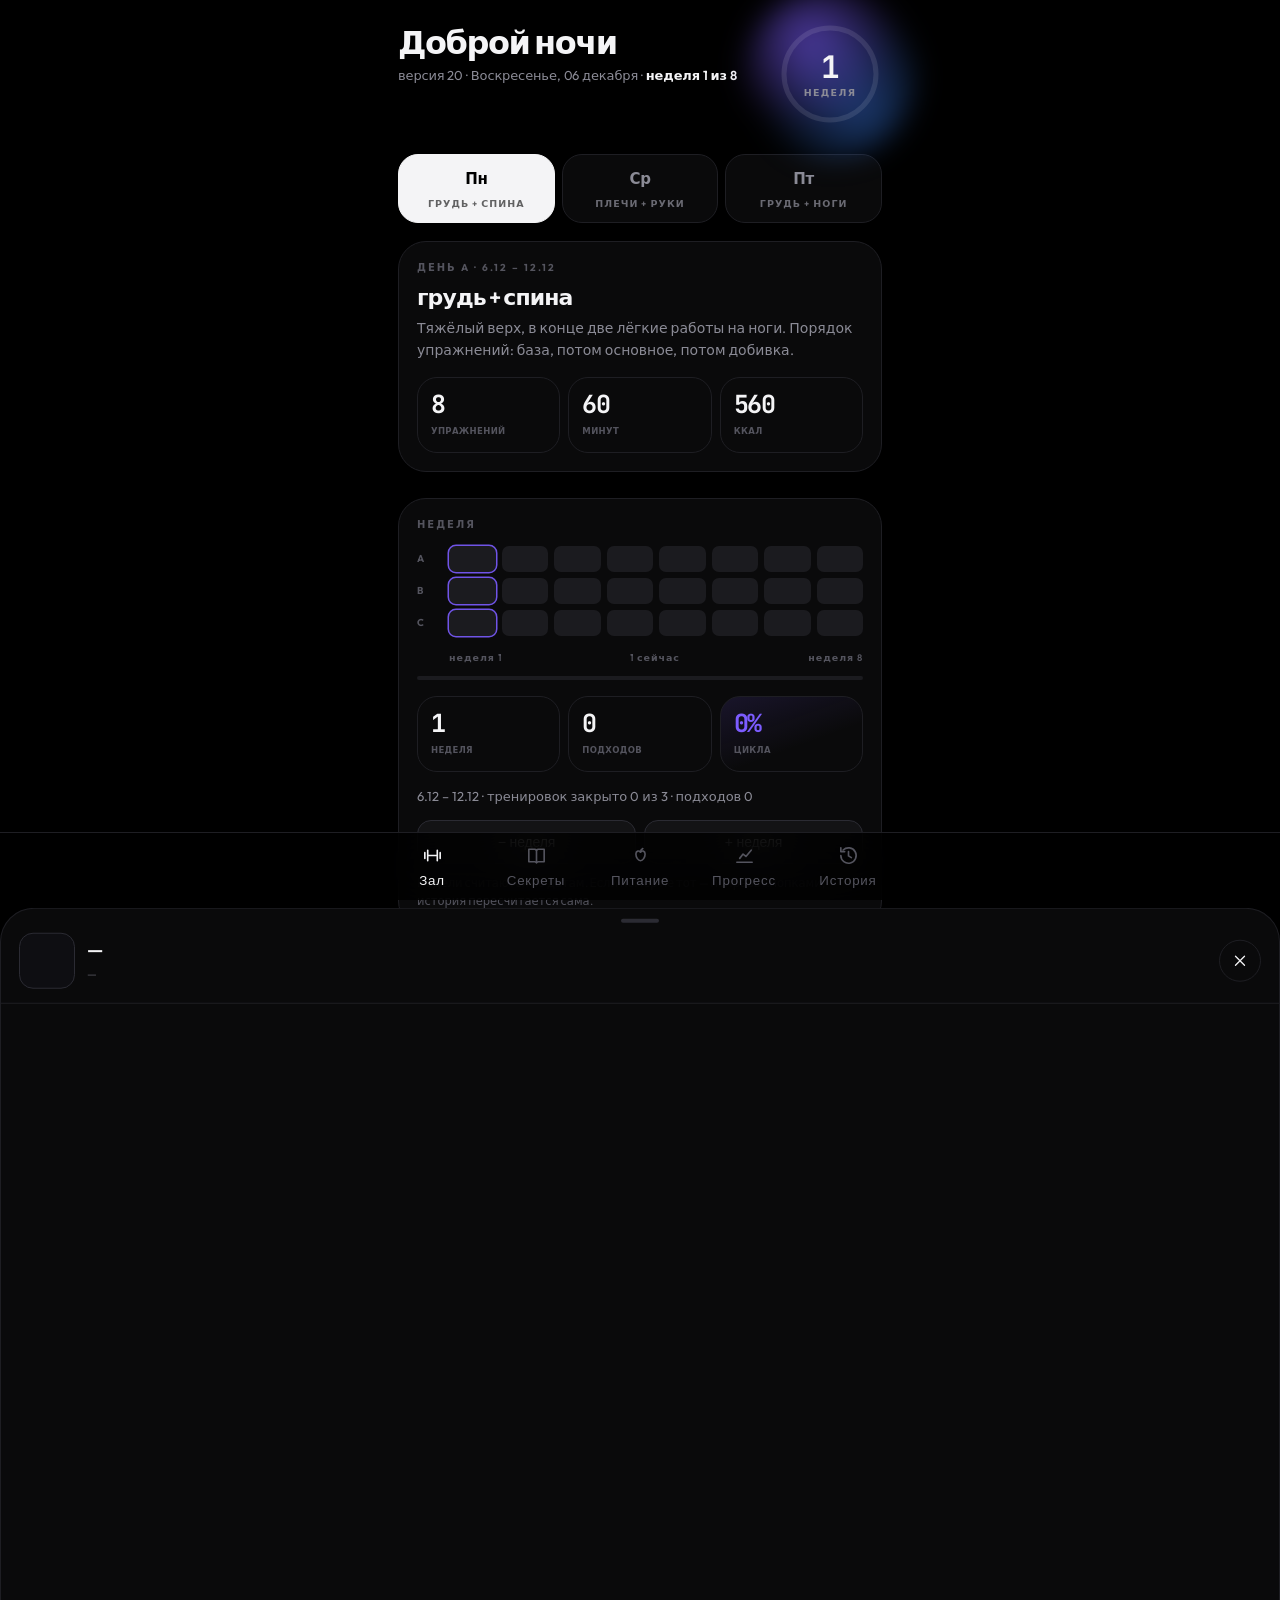
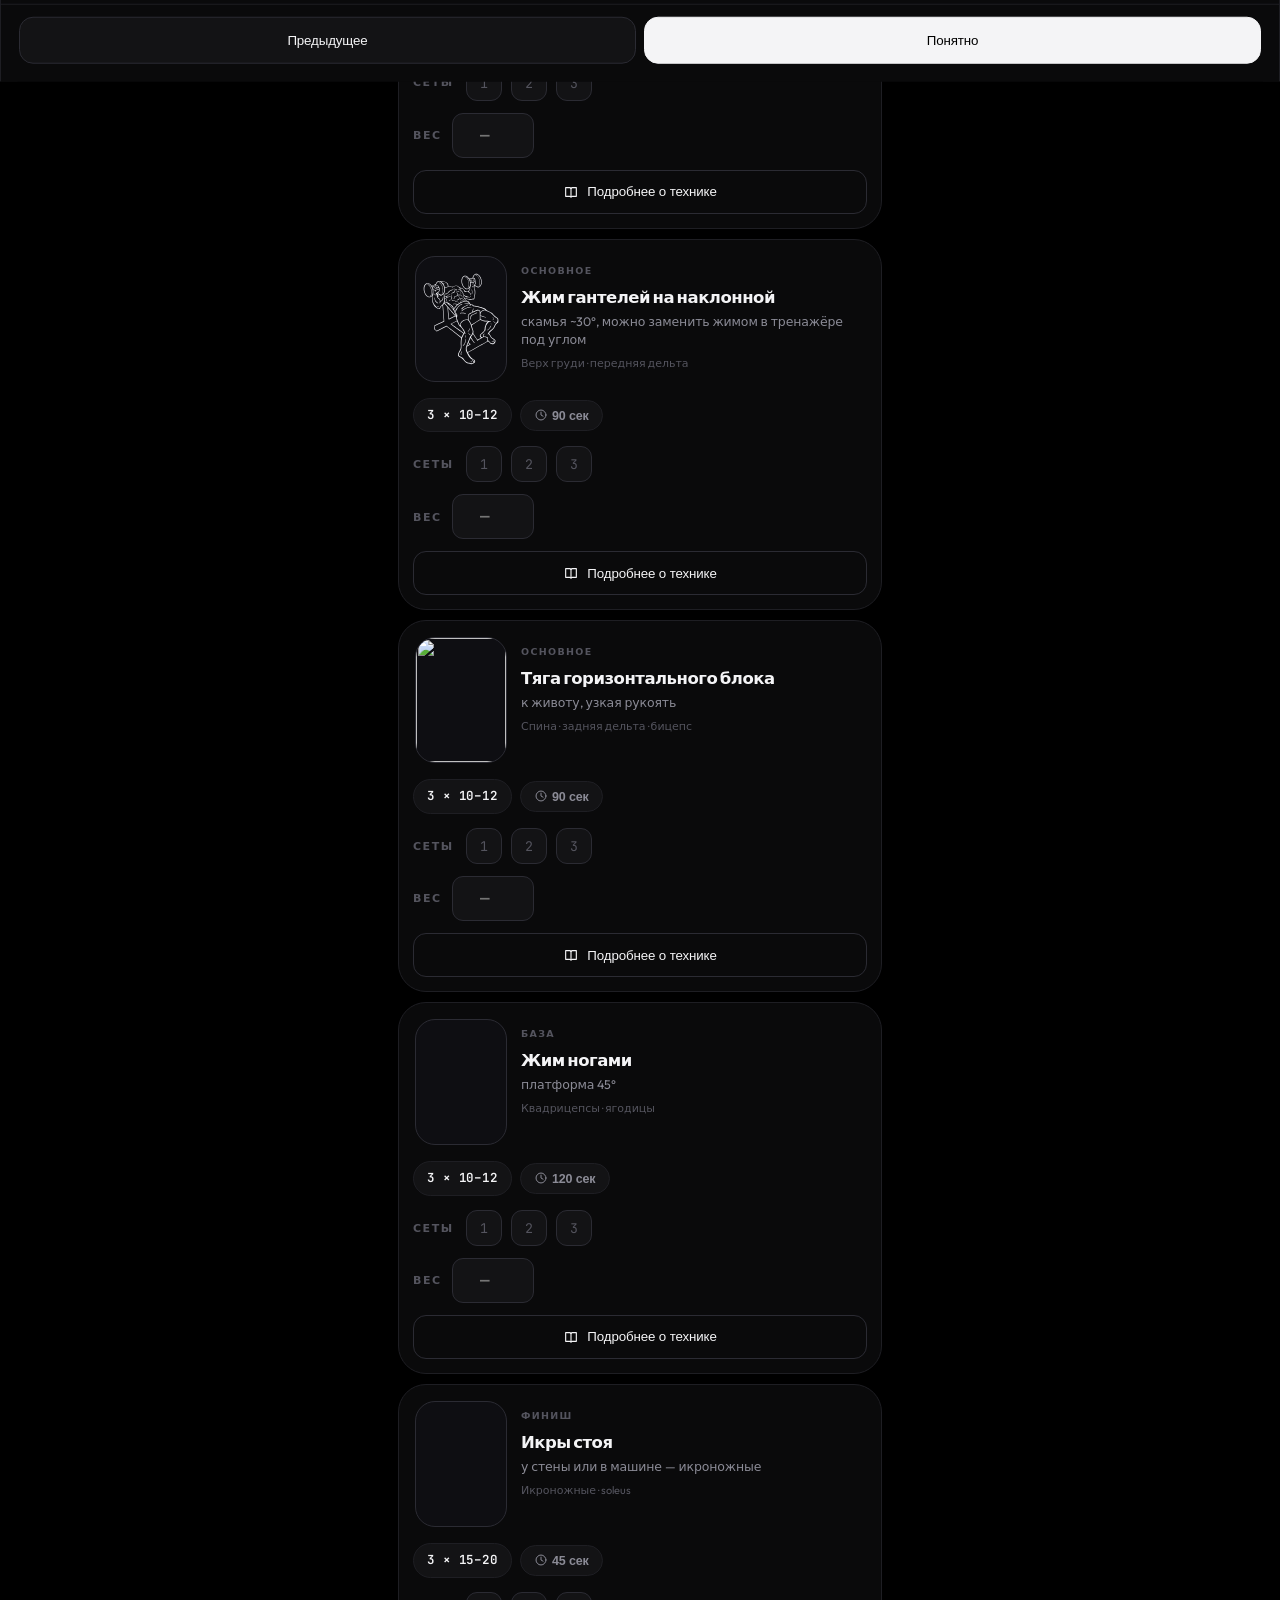
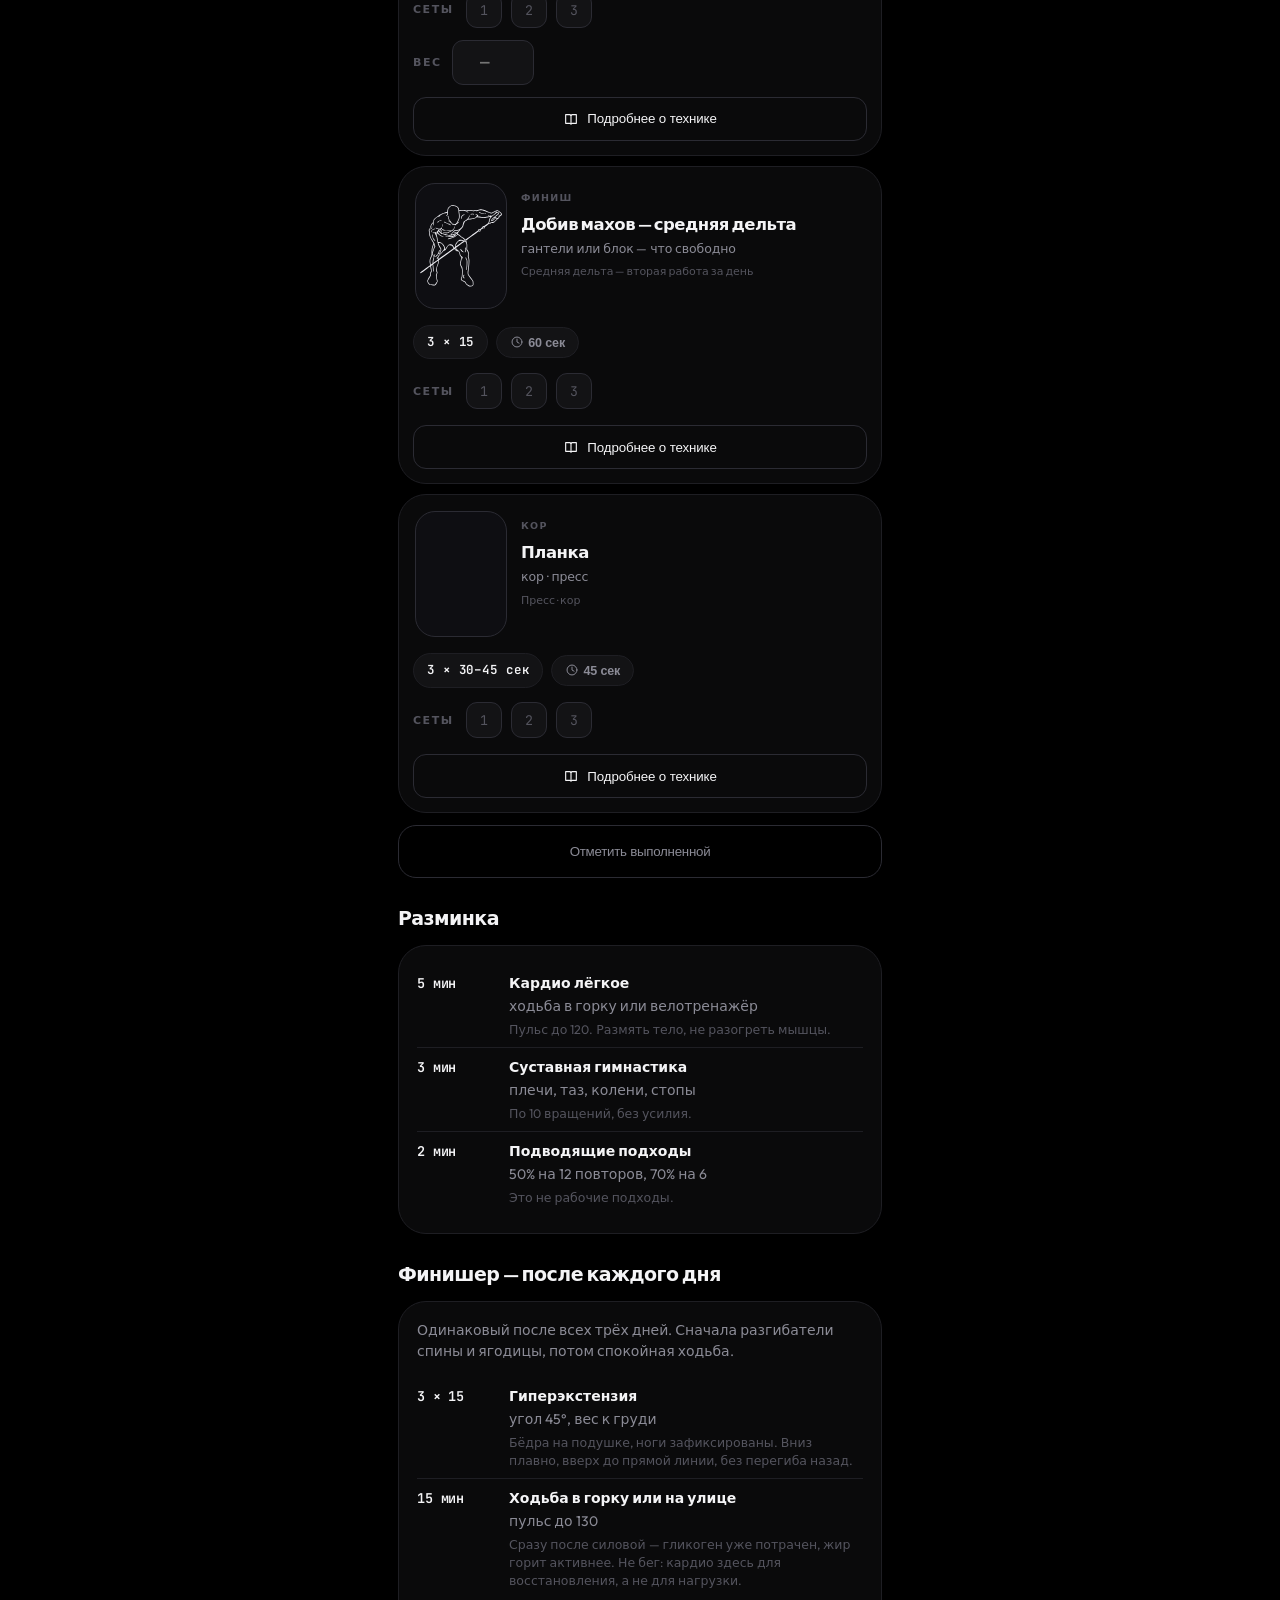
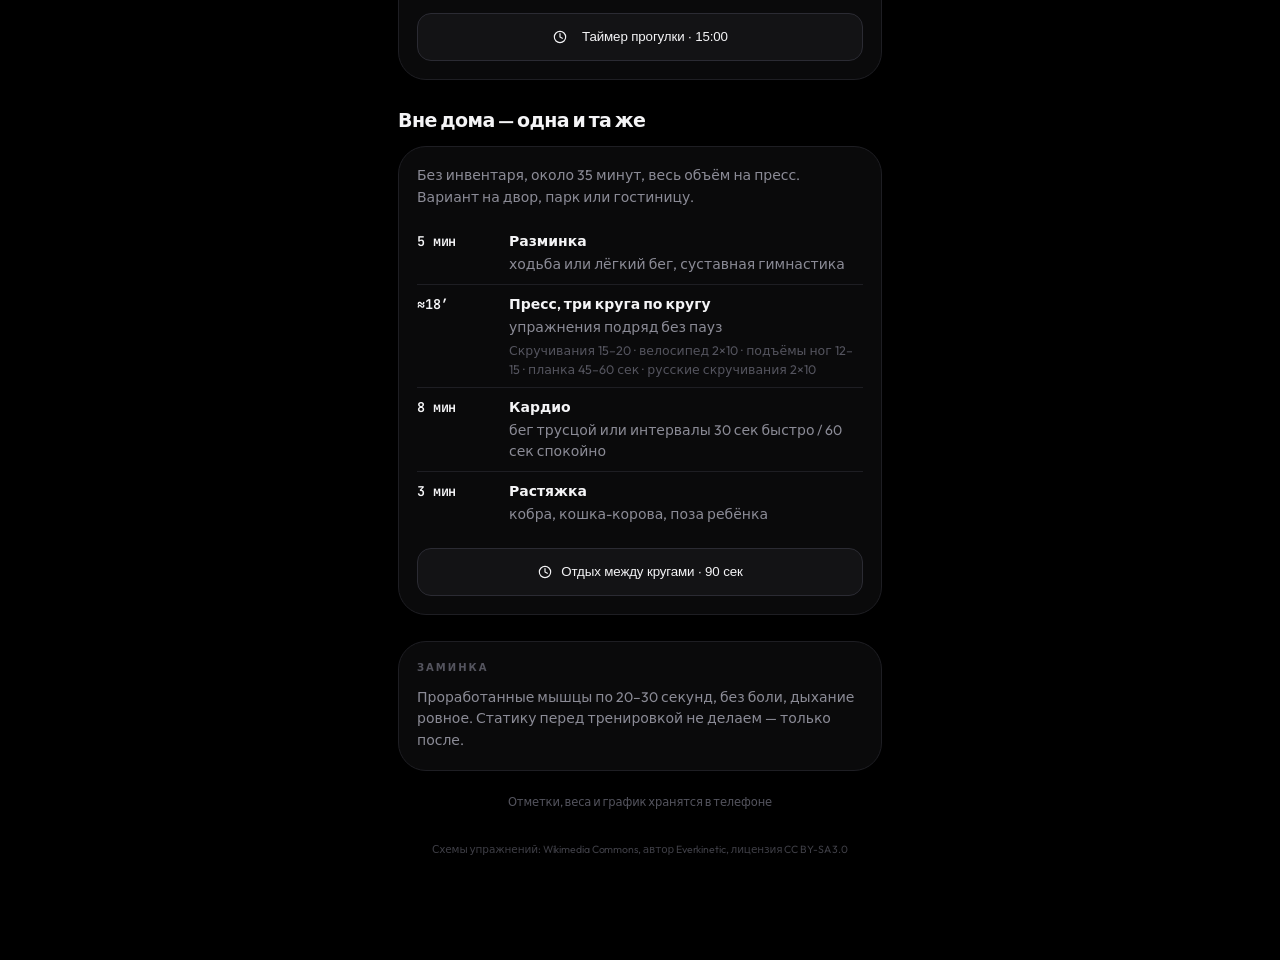
==== index.html @ 139bc6c7 "v21: Wikimedia Commons exercise diagrams (Everkinetic, CC BY-SA) with two-phase animation" ====
<!DOCTYPE html>
<html lang="ru">
<head>
<meta charset="UTF-8">
<meta name="viewport" content="width=device-width, initial-scale=1, viewport-fit=cover">
<meta name="theme-color" content="#000000">
<meta name="apple-mobile-web-app-capable" content="yes">
<meta name="apple-mobile-web-app-status-bar-style" content="black-translucent">
<title>Зал</title>
<link rel="apple-touch-icon" href="icon.png">
<meta name="apple-mobile-web-app-title" content="Зал">
<link rel="preconnect" href="https://fonts.googleapis.com">
<link rel="preconnect" href="https://fonts.gstatic.com" crossorigin>
<link href="https://fonts.googleapis.com/css2?family=Outfit:wght@300;400;500;600;700&family=JetBrains+Mono:wght@400;500;700&display=swap" rel="stylesheet">
<link rel="stylesheet" href="panel.css?v=20">
<meta http-equiv="Cache-Control" content="no-cache, no-store, must-revalidate">
<meta http-equiv="Pragma" content="no-cache">
<meta http-equiv="Expires" content="0">
</head>
<body>

<svg style="display:none" aria-hidden="true">
  <symbol id="i-play" viewBox="0 0 24 24"><path d="M7 4.5 19 12 7 19.5z"/></symbol>
  <symbol id="i-check" viewBox="0 0 24 24"><path d="m5 12.5 4.5 4.5L19 7"/></symbol>
  <symbol id="i-x" viewBox="0 0 24 24"><path d="M6 6l12 12M18 6 6 18"/></symbol>
  <symbol id="i-left" viewBox="0 0 24 24"><path d="m14.5 5-7 7 7 7"/></symbol>
  <symbol id="i-right" viewBox="0 0 24 24"><path d="m9.5 5 7 7-7 7"/></symbol>
  <symbol id="i-skip" viewBox="0 0 24 24"><path d="m5 5 7 7-7 7M14 5l7 7-7 7"/></symbol>
  <symbol id="i-clock" viewBox="0 0 24 24"><circle cx="12" cy="12" r="8.5"/><path d="M12 7v5l3.5 2"/></symbol>
  <symbol id="i-book" viewBox="0 0 24 24"><path d="M4 5.5h6a2.5 2.5 0 0 1 2 1 2.5 2.5 0 0 1 2-1h6v13h-6a2.5 2.5 0 0 0-2 1 2.5 2.5 0 0 0-2-1H4z"/><path d="M12 6.5v13"/></symbol>
  <symbol id="i-lift" viewBox="0 0 24 24"><path d="M4 9v6M7 6.5v11M17 6.5v11M20 9v6M7 12h10"/></symbol>
  <symbol id="i-food" viewBox="0 0 24 24"><path d="M12 8.5c-1.4-1.9-4.8-1.6-4.8 1.9 0 3.6 2.4 7.1 4.8 7.1s4.8-3.5 4.8-7.1c0-3.5-3.4-3.8-4.8-1.9z"/><path d="M12 8.5c0-1.9.8-3 2.4-3.8"/></symbol>
  <symbol id="i-chart" viewBox="0 0 24 24"><path d="M4 19h16M7 15l3.5-4.5 3 2.5L19 6.5"/></symbol>
  <symbol id="i-hist" viewBox="0 0 24 24"><path d="M4 12a8 8 0 1 0 2.4-5.7"/><path d="M4 4v4h4M12 8v4.4l3 1.8"/></symbol>
  <symbol id="i-flame" viewBox="0 0 24 24"><path d="M12 3.5c3.5 3.6 5.5 6 5.5 9.2A5.5 5.5 0 0 1 12 18.5a5.5 5.5 0 0 1-5.5-5.8c0-3.2 2-5.6 5.5-9.2z"/><path d="M12 20.5a3 3 0 0 0 3-3"/></symbol>
  <symbol id="i-dl" viewBox="0 0 24 24"><path d="M12 4v11m0 0 4-4m-4 4-4-4M5 19h14"/></symbol>
  <symbol id="i-ul" viewBox="0 0 24 24"><path d="M12 20V9m0 0 4 4m-4-4-4 4M5 5h14"/></symbol>
  <symbol id="i-plus" viewBox="0 0 24 24"><path d="M12 5v14M5 12h14"/></symbol>
  <symbol id="i-reset" viewBox="0 0 24 24"><path d="M4 12a8 8 0 1 1 2.4 5.7"/><path d="M4 20v-4h4"/></symbol>
  <symbol id="i-arrow" viewBox="0 0 24 24"><path d="M5 12h14m0 0-5-5m5 5-5 5"/></symbol>
</svg>

<div class="wrap">
<header>
  <div class="hd">
    <div class="hd-l">
      <h1 id="greet">Доброе утро</h1>
      <div class="date" id="dline">версия 20 · <span id="dline2">—</span></div>
    </div>
    <div class="orb">
      <div class="orb-glow"></div>
      <svg class="orb-ring" viewBox="0 0 104 104"><circle class="bg" cx="52" cy="52" r="46"/><circle class="fg" id="orbArc" cx="52" cy="52" r="46" stroke-dasharray="289" stroke-dashoffset="289"/></svg>
      <div class="orb-in"><b class="num" id="orbNum">1</b><span id="orbLbl">неделя</span></div>
    </div>
  </div>
</header>

<main>

<!-- ================= ТРЕНИРОВКА ================= -->
<section class="page on" id="p-today">
  <div class="daysel" id="daysel">
    <button data-day="A" class="on"><b>Пн</b><span>Грудь + спина</span></button>
    <button data-day="B"><b>Ср</b><span>Плечи + руки</span></button>
    <button data-day="C"><b>Пт</b><span>Грудь + ноги</span></button>
  </div>

  <div class="sect" style="margin-top:18px">
    <div class="tile">
      <div class="eyebrow" id="dTag">День A</div>
      <h3 id="dTitle" style="font-size:22px;font-weight:600;letter-spacing:-.04em;line-height:1.14;margin:10px 0 8px">Грудь и спина</h3>
      <p id="dDesc">—</p>
      <div class="mets" id="dMets" style="margin-top:16px"></div>
    </div>
  </div>

  <div class="sect">
    <div class="tile">
      <div class="eyebrow">Неделя</div>
      <div class="wkgrid" id="wkDots" style="margin-top:14px"></div>
      <div class="wkbar"><i id="wkBar" style="width:12.5%"></i></div>
      <div class="mets" style="margin-top:16px">
        <div class="met"><b class="num" id="wkIdx">1</b><span>неделя</span></div>
        <div class="met"><b class="num" id="wkSets">0</b><span>подходов</span></div>
        <div class="met hi"><b class="num" id="wkPct">0%</b><span>цикла</span></div>
      </div>
      <p style="margin-top:14px;font-size:13px" id="wkMsg">—</p>
      <div style="display:flex;gap:8px;margin-top:14px">
        <button class="btn alt" style="flex:1;font-size:14px;padding:13px" onclick="shiftWeek(-1)">− неделя</button>
        <button class="btn alt" style="flex:1;font-size:14px;padding:13px" onclick="shiftWeek(1)">+ неделя</button>
      </div>
      <p style="margin-top:10px;font-size:11.5px;color:var(--fg3)">Недели считаются по датам. Если номер не тот — поправь кнопками, история пересчитается сама.</p>
    </div>
  </div>

  <div class="sect">
    <button class="cta" onclick="runStart()"><svg class="ic s18"><use href="#i-play"/></svg><span id="ctaTxt">Начать тренировку</span><span class="num" id="ctaMin" style="font-size:13px;opacity:.55;margin-left:4px"></span></button>
  </div>

  <div class="sect">
    <div class="sect-hd"><h2>Упражнения</h2><span class="more" id="exCount"></span></div>
    <div id="exlist"></div>
    <button class="cta alt" id="doneBtn" style="margin-top:12px" onclick="markDone()">Отметить выполненной</button>
  </div>

  <div class="sect">
    <div class="sect-hd"><h2>Разминка</h2></div>
    <div class="tile">
      <div class="tl">
        <div class="row"><div class="k num">5 мин</div><div class="v"><b>Кардио лёгкое</b>ходьба в горку или велотренажёр<small>Пульс до 120. Размять тело, не разогреть мышцы.</small></div></div>
        <div class="row"><div class="k num">3 мин</div><div class="v"><b>Суставная гимнастика</b>плечи, таз, колени, стопы<small>По 10 вращений, без усилия.</small></div></div>
        <div class="row"><div class="k num">2 мин</div><div class="v"><b>Подводящие подходы</b>50% на 12 повторов, 70% на 6<small>Это не рабочие подходы.</small></div></div>
      </div>
    </div>
  </div>

  <div class="sect">
    <div class="sect-hd"><h2>Финишер — после каждого дня</h2></div>
    <div class="tile">
      <p style="margin-bottom:14px">Одинаковый после всех трёх дней. Сначала разгибатели спины и ягодицы, потом спокойная ходьба.</p>
      <div class="tl">
        <div class="row"><div class="k num">3 × 15</div><div class="v"><b>Гиперэкстензия</b>угол 45°, вес к груди<small>Бёдра на подушке, ноги зафиксированы. Вниз плавно, вверх до прямой линии, без перегиба назад.</small></div></div>
        <div class="row"><div class="k num">15 мин</div><div class="v"><b>Ходьба в горку или на улице</b>пульс до 130<small>Сразу после силовой — гликоген уже потрачен, жир горит активнее. Не бег: кардио здесь для восстановления, а не для нагрузки.</small></div></div>
      </div>
      <div style="margin-top:14px"><button class="btn" style="width:100%" onclick="tStart(900)"><svg class="ic s16" style="display:inline-block;vertical-align:-3px;margin-right:6px"><use href="#i-clock"/></svg>Таймер прогулки · 15:00</button></div>
    </div>
  </div>

<div class="sect">
    <div class="sect-hd"><h2>Вне дома — одна и та же</h2></div>
    <div class="tile">
      <p style="margin-bottom:14px">Без инвентаря, около 35 минут, весь объём на пресс. Вариант на двор, парк или гостиницу.</p>
      <div class="tl">
        <div class="row"><div class="k num">5 мин</div><div class="v"><b>Разминка</b>ходьба или лёгкий бег, суставная гимнастика</div></div>
        <div class="row"><div class="k num">≈18′</div><div class="v"><b>Пресс, три круга по кругу</b>упражнения подряд без пауз<small>Скручивания 15–20 · велосипед 2×10 · подъёмы ног 12–15 · планка 45–60 сек · русские скручивания 2×10</small></div></div>
        <div class="row"><div class="k num">8 мин</div><div class="v"><b>Кардио</b>бег трусцой или интервалы 30 сек быстро / 60 сек спокойно</div></div>
        <div class="row"><div class="k num">3 мин</div><div class="v"><b>Растяжка</b>кобра, кошка-корова, поза ребёнка</div></div>
      </div>
      <div style="margin-top:14px"><button class="btn" style="width:100%" onclick="tStart(90)"><svg class="ic s16"><use href="#i-clock"/></svg>Отдых между кругами · 90 сек</button></div>
    </div>
  </div>

  <div class="sect">
    <div class="tile">
      <div class="eyebrow" style="margin-bottom:12px">Заминка</div>
      <p>Проработанные мышцы по 20–30 секунд, без боли, дыхание ровное. Статику перед тренировкой не делаем — только после.</p>
    </div>
  </div>
  <p class="ft">Отметки, веса и график хранятся в телефоне</p>
  <p class="ft" style="font-size:10.5px;opacity:.75">Схемы упражнений: Wikimedia Commons, автор Everkinetic, лицензия CC BY-SA 3.0</p>
</section>

<!-- ================= СЕКРЕТЫ ================= -->
<section class="page" id="p-secrets">
  <div class="sect" style="margin-top:20px">
    <div class="tile">
      <h3>Как устроена программа</h3>
      <div class="tl" style="margin-top:6px">
        <div class="row"><div class="k">A → B → C</div><div class="v"><b>Три дня по кругу</b>верх, спина и руки, ноги<small>Каждая мышца получает 2 стимуса за 2 недели.</small></div></div>
        <div class="row"><div class="k">6–8 нед</div><div class="v"><b>Неделя разгрузки</b>те же упражнения, вес на 40% ниже<small>Суставы и нервная система восстанавливаются, сила растёт.</small></div></div>
        <div class="row"><div class="k">−0.5 кг</div><div class="v"><b>Цель по весу в неделю</b>жир уходит, мышцы остаются</div></div>
      </div>
    </div>
  </div>

  <div class="sect">
    <div class="sect-hd"><h2>Почему отдельного дня ног нет</h2></div>
    <div class="tile">
      <p style="margin-bottom:14px">Ноги разложены по два упражнения в каждом дне. Это не компромисс, а как раз рекомендуемый вариант: порог в одну тренировку — <b>10–12 подходов на мышцу</b>, дальше активация мотонейронов падает. При 18 подходах в неделю нужны минимум два стимуля, при 25–30 — три.</p>
      <div class="tl">
        <div class="row"><div class="k">18 подходов</div><div class="v"><b>Ноги в неделю, 3 стимуля</b>жим ногами и икры стоя в понедельник<small>В среду болгарский сплит-присед и икры сидя, в пятницу сгибания и разведение ног.</small></div></div>
        <div class="row"><div class="k">10–20</div><div class="v"><b>Рабочий диапазон на мышцу в неделю</b>Меньше 10 — мало, больше 20 — резерв тратится впустую</div></div>
        <div class="row"><div class="k">2–4 RIR</div><div class="v"><b>Останавливайся за 2–4 повтора до отказа</b>Лучшее соотношение стимула к усталости. До отказа — только последний подход изоляции</div></div>
        <div class="row"><div class="k">3–6 недель</div><div class="v"><b>Разгрузка раз в 3–6 недель</b>одна неделя, объём ниже на 40–60%, интенсивность та же<small>Восьмая неделя цикла у тебя уже разгрузочная.</small></div></div>
      </div>
    </div>
  </div>

<div class="sect">
    <div class="sect-hd"><h2>Двенадцать правил</h2></div>
    <div id="rules" class="tile" style="padding:0;border:0;background:transparent"></div>
  </div>

  <div class="sect">
    <div class="sect-hd"><h2>Сплиты</h2></div>
    <div class="tile">
      <p style="margin-bottom:14px">Сплит — способ разрезать тело по дням. Мышце важны две вещи за неделю: суммарный объём, 10–20 рабочих подходов на группу, и два стимуля. Название сплита вторично.</p>
      <div class="tl">
        <div class="row"><div class="k">Фулбади</div><div class="v"><b>Всё тело каждый раз, 3 раза в неделю</b>Проще всего для новичка: часто видишь технику каждого движения.</div></div>
        <div class="row"><div class="k">Верх / Низ</div><div class="v"><b>4 раза в неделю</b>Каждая половина тела работает дважды — золотая середина для среднего уровня.</div></div>
        <div class="row"><div class="k">A / B / C</div><div class="v"><b>Твой вариант: верх / спина и руки / ноги</b>Рабочий компромисс при трёх днях в зале, ноги добавлены в каждый день.</div></div>
        <div class="row"><div class="k">Главное</div><div class="v"><b>Ориентир — самочувствие, а не название</b>Если после дня C ноги не дают сделать следующий день — срежь объём.</div></div>
      </div>
    </div>
  </div>

  <div class="sect">
    <div class="sect-hd"><h2>Приёмы тренера</h2></div>
    <div class="tile">
      <div class="tl">
        <div class="row"><div class="k">01</div><div class="v"><b>Двойная прогрессия</b>Дошёл до верхней границы повторов во всех подходах — добавь 2.5 кг. Сначала растут повторы, потом вес.</div></div>
        <div class="row"><div class="k">02</div><div class="v"><b>Негатив 2–3 секунды</b>Бросил вес — потерял половину повтора. Медленное опускание даёт больше роста.</div></div>
        <div class="row"><div class="k">03</div><div class="v"><b>До отказа — только изоляция</b>На базе всегда 1–2 повтора в запасе. Отказ ломает технику.</div></div>
        <div class="row"><div class="k">04</div><div class="v"><b>Тренажёры — полноценный инструмент</b>Мета-анализ 13 работ, 1016 человек: между свободными весами и машинами на гипертрофию разницы нет. Разница только в силе.</div></div>
        <div class="row"><div class="k">05</div><div class="v"><b>Растяжка между подходами 20–30 сек</b>Свежие данные 2024–2025: добавляет гипертрофию.</div></div>
        <div class="row"><div class="k">06</div><div class="v"><b>Отдых 60–90 секунд на изоляции</b>Прокручивание телефона между подходами убивает плотность тренировки.</div></div>
        <div class="row"><div class="k">07</div><div class="v"><b>Сон 7–9 часов</b>Недосып повышает аппетит и частоту травм.</div></div>
      </div>
    </div>
  </div>

  <div class="sect">
    <div class="sect-hd"><h2>Если сил мало</h2></div>
    <div class="tile">
      <p>Сделай минимальную версию: одно упражнение на каждую крупную группу дня по 2 подхода. Двадцать минут — но день засчитан. Пропуск хуже короткой тренировки.</p>
    </div>
  </div>

  <div class="sect">
    <div class="sect-hd"><h2>Болит — это норма?</h2></div>
    <div class="tile">
      <p><b>Крепатура</b> — тупая боль в мышце через один-два дня. Тренироваться можно, разомнись. <b>Острая резкая боль в суставе</b> — стоп: убери упражнение, дай три-пять дней покоя. Не различаешь — не геройствуй.</p>
    </div>
  </div>
  <p class="ft">Программа рассчитана на 8–12 недель, потом пересмотр</p>
</section>

<!-- ================= ПИТАНИЕ ================= -->
<section class="page" id="p-food">
  <div class="sect" style="margin-top:20px">
    <div class="tile">
      <div class="eyebrow">Питание</div>
      <h3 style="font-size:22px;font-weight:600;letter-spacing:-.04em;margin:10px 0 8px">Поддержка около 3300–3400 ккал</h3>
      <p>Жир уходит только на дефиците. Всё остальное — детали.</p>
      <div class="mets" style="margin-top:16px">
        <div class="met hi"><b class="num">2700</b><span>ккал в день</span></div>
        <div class="met"><b class="num">0.5</b><span>кг в неделю</span></div>
        <div class="met"><b class="num">9k</b><span>шагов</span></div>
      </div>
    </div>
  </div>

  <div class="sect">
    <div class="sect-hd"><h2>Дневные цели</h2></div>
    <div class="tile">
      <div class="tl">
        <div class="row"><div class="k num">200 г</div><div class="v"><b>Белок</b>4 приёма по 45–55 г<small>Строит мышцы и спасает их на дефиците.</small></div></div>
        <div class="row"><div class="k num">75 г</div><div class="v"><b>Жиры</b>70–85 г<small>Гормоны: не резать ниже.</small></div></div>
        <div class="row"><div class="k num">220 г</div><div class="v"><b>Углеводы</b>200–240 г<small>Больше в дни тренировок.</small></div></div>
        <div class="row"><div class="k num">3.3 л</div><div class="v"><b>Вода</b>3–3.5 литра</div></div>
        <div class="row"><div class="k num">9 000</div><div class="v"><b>Шаги</b>8–10 тысяч<small>Это 300–400 ккал сверху — больше, чем любая тренировка.</small></div></div>
      </div>
    </div>
  </div>

  <div class="sect">
    <div class="sect-hd"><h2>Белок в граммах</h2></div>
    <div class="tile">
      <div class="tl">
        <div class="row"><div class="k num">46 г</div><div class="v">Куриная грудка 150 г</div></div>
        <div class="row"><div class="k num">34 г</div><div class="v">Творог 5%, 200 г</div></div>
        <div class="row"><div class="k num">31 г</div><div class="v">Говядина 150 г</div></div>
        <div class="row"><div class="k num">30 г</div><div class="v">Рыба 150 г</div></div>
        <div class="row"><div class="k num">24 г</div><div class="v">Протеин, 1 scoop</div></div>
        <div class="row"><div class="k num">20 г</div><div class="v">3 яйца</div></div>
      </div>
    </div>
  </div>

  <div class="sect">
    <div class="sect-hd"><h2>Правило тарелки</h2></div>
    <div class="tile"><p>Половина тарелки — овощи, четверть — белок, четверть — гарнир. Овощей 400 грамм в день: сытое брюхо при малых калориях и клетчатка 30–40 грамм.</p></div>
  </div>

  <div class="sect">
    <div class="sect-hd"><h2>Добавки</h2></div>
    <div class="tile">
      <div class="tl">
        <div class="row"><div class="k">Креатин</div><div class="v"><b>5 г каждый день</b>Больше силы и объёма, быстрее восстановление. Время не важно. Без загрузок и циклов.</div></div>
        <div class="row"><div class="k">Кофеин</div><div class="v"><b>200–300 мг за 30–45 минут</b>Не позже 16:00 — иначе испортишь сон. Больше 400 мг в день нельзя.</div></div>
        <div class="row"><div class="k">Протеин</div><div class="v"><b>1–2 scoop, когда не добрал белок едой</b>Это просто удобная еда. Окно в 30 минут — миф.</div></div>
        <div class="row"><div class="k">Витамин D3</div><div class="v"><b>2000 МЕ утром с едой</b>Жирорастворимый: натощак почти не усваивается. Курс с осени по весну.</div></div>
        <div class="row"><div class="k">Омега-3</div><div class="v"><b>1–2 г с едой</b>Обязательно, если рыба реже двух раз в неделю.</div></div>
      </div>
    </div>
  </div>

  <div class="sect">
    <div class="sect-hd"><h2>Не трать деньги</h2></div>
    <div class="tile">
      <div class="tl">
        <div class="row"><div class="k">BCAA</div><div class="v">Избыточны, если белка в еде хватает</div></div>
        <div class="row"><div class="k">Жиросжигатели</div><div class="v">Жир горит только на дефиците калорий</div></div>
        <div class="row"><div class="k">Тестобустеры</div><div class="v">Не работают. Если работают — это допинг</div></div>
        <div class="row"><div class="k">Глютамин</div><div class="v">Бесполезен здоровому человеку</div></div>
        <div class="row"><div class="k">Детоксы</div><div class="v">Маркетинг, а не медицина</div></div>
      </div>
      <p style="margin-top:14px;font-size:12.5px;color:var(--fg3)">Принимаешь лекарства или есть хронические болезни — сначала врач.</p>
    </div>
  </div>
  <p class="ft">Цель: −0.5 кг в неделю, белок 200 г, 9 000 шагов</p>
</section>

<!-- ================= ПРОГРЕСС ================= -->
<section class="page" id="p-progress">
  <div class="mets" style="margin-top:20px">
    <div class="met hi"><b class="num" id="mTrain">0</b><span>тренировок</span></div>
    <div class="met"><b class="num" id="mWeek">0</b><span>за 7 дней</span></div>
    <div class="met"><b class="num" id="mAvg">—</b><span>средняя</span></div>
  </div>

  <div class="sect">
    <div class="sect-hd"><h2>Вес тела</h2><span class="more" id="wDelta">—</span></div>
    <div class="tile">
      <input id="wIn" type="number" inputmode="decimal" step="0.1" placeholder="Вес утром, кг"
        style="width:100%;background:var(--s2);border:1.5px solid var(--line2);border-radius:14px;color:var(--fg);font:600 20px/1 'JetBrains Mono',monospace;padding:16px;text-align:center;outline:none">
      <div style="height:10px"></div>
      <button class="btn pri" style="width:100%" onclick="addWeight()"><svg class="ic s16"><use href="#i-plus"/></svg>Записать вес</button>
      <svg id="chart" viewBox="0 0 300 150" preserveAspectRatio="none"></svg>
      <div class="tl" id="wlist" style="margin-top:8px"></div>
    </div>
  </div>

  <div class="sect">
    <div class="sect-hd"><h2>Резервная копия</h2></div>
    <div class="tile">
      <p id="dataStatus" style="margin-bottom:14px">Считаю…</p>
      <div style="display:flex;gap:8px">
        <button class="btn" style="flex:1" onclick="exportData()"><svg class="ic s16"><use href="#i-dl"/></svg>Скачать</button>
        <label class="btn" style="flex:1;text-align:center;cursor:pointer"><svg class="ic s16" style="display:inline-block;vertical-align:-3px;margin-right:6px"><use href="#i-ul"/></svg>Восстановить<input type="file" accept=".json,application/json" style="display:none" onchange="importData(this)"></label>
      </div>
      <p style="margin-top:12px;font-size:12.5px;color:var(--fg3)">Данные живут в браузере телефона. Раз в пару недель выгружай файл — иначе при смене телефона потеряешь историю.</p>
    </div>
  </div>

  <div class="sect">
    <div class="sect-hd"><h2>Данные</h2></div>
    <div style="display:flex;flex-direction:column;gap:8px">
      <button class="btn alt" style="width:100%" onclick="freshUpdate()">Проверить обновления</button>
      <button class="btn alt" style="width:100%" onclick="clearToday()">Очистить отметки за сегодня</button>
      <button class="btn alt" style="width:100%" onclick="wipe()">Сбросить весь прогресс</button>
    </div>
  </div>
  <p class="ft">Всё хранится только в этом браузере</p>
</section>

<!-- ================= ИСТОРИЯ ================= -->
<section class="page" id="p-history">
  <div class="sect" style="margin-top:20px">
    <div class="tile">
      <div class="eyebrow">Всего</div>
      <h3 id="histSum" style="font-size:24px;font-weight:600;letter-spacing:-.04em;margin:10px 0 6px">—</h3>
      <p id="histSub">—</p>
    </div>
  </div>
  <div class="sect">
    <div class="sect-hd"><h2>Рост весов</h2></div>
    <div class="tile" id="prList"></div>
  </div>
  <div class="sect">
    <div class="sect-hd"><h2>Журнал</h2></div>
    <div class="tile"><div class="tl" id="histList"></div></div>
  </div>
  <p class="ft">Каждая отметка — это минимум один закрытый подход</p>
</section>

</main>
</div>

<nav><div class="nb" id="nb">
  <button data-page="today" class="on"><svg class="ic"><use href="#i-lift"/></svg>Зал</button>
  <button data-page="secrets"><svg class="ic"><use href="#i-book"/></svg>Секреты</button>
  <button data-page="food"><svg class="ic"><use href="#i-food"/></svg>Питание</button>
  <button data-page="progress"><svg class="ic"><use href="#i-chart"/></svg>Прогресс</button>
  <button data-page="history"><svg class="ic"><use href="#i-hist"/></svg>История</button>
</div></nav>

<div id="timer">
  <span class="tn" id="tNum">1:30</span>
  <span class="tl2" id="tLbl">отдых</span>
  <button class="tb" onclick="tAdd(30)">+30</button>
  <button class="tb pri" onclick="tStop()">Стоп</button>
</div>

<div class="scrim" id="scrim"></div>

<div class="sheet" id="sheet" role="dialog" aria-modal="true">
  <div class="sheet-grab"></div>
  <div class="sheet-hd">
    <div class="th" id="shThumb"></div>
    <div class="tt"><h3 id="shName">—</h3><div class="mu" id="shMus">—</div></div>
    <button class="ib" onclick="closeSheet()" aria-label="Закрыть"><svg class="ic s18"><use href="#i-x"/></svg></button>
  </div>
  <div class="sheet-bd" id="shBody"></div>
  <div class="sheet-ft">
    <button class="btn alt" style="flex:1" onclick="shPrev()">Предыдущее</button>
    <button class="btn pri" style="flex:1" onclick="closeSheet()">Понятно</button>
  </div>
</div>

<div id="focus">
  <div class="fc-top">
    <button class="ib" onclick="runStop(false)" aria-label="Выйти"><svg class="ic s18"><use href="#i-x"/></svg></button>
    <div class="mid"><b id="fcName">День A</b><span id="fcTime">00:00</span></div>
    <button class="ib" onclick="runSkip()" aria-label="Пропустить"><svg class="ic s18"><use href="#i-skip"/></svg></button>
  </div>
  <div class="fc-stage">
    <div class="fc-orb"><div class="o"></div></div>
    <div class="fc-track" id="fcTrack"></div>
  </div>
  <div class="fc-steps" id="fcSteps"></div>
  <div class="fc-nav">
    <button class="sm" onclick="runNav(-1)" aria-label="Назад"><svg class="ic s18"><use href="#i-left"/></svg></button>
    <button class="btn pri fc-nav pri" id="fcMain" onclick="runNext()">Дальше</button>
    <button class="sm" onclick="runNav(1)" aria-label="Вперёд"><svg class="ic s18"><use href="#i-right"/></svg></button>
  </div>
  <div class="fc-rest" id="fcRest">
    <span class="rn" id="fcRestN">1:30</span>
    <span class="rt">отдых</span>
    <button class="rb" onclick="tAdd(15)">+15</button>
    <button class="rb pri" onclick="tStop()">Пропустить</button>
  </div>
</div>

<div id="toast"></div>

<script src="frames.js?v=20"></script>
<script src="data.js?v=20"></script>
<script src="panel.js?v=20"></script>
<script>
/* Регистрируем сетевой-первый service worker: при каждом открытии
   страница сначала идёт в сеть, кеш используется только офлайн.
   Старые кеши чистим, но страницу не перезагружаем — это ловило
   цикл перезагрузок в iOS. */
(function(){
  try{
    if('serviceWorker' in navigator){
      navigator.serviceWorker.register('sw.js', {updateViaCache:'none'});
    }
  }catch(e){}
})();
</script>
<button id="upd" style="display:none;position:fixed;left:12px;right:12px;bottom:calc(96px + env(safe-area-inset-bottom));z-index:95;background:#fff;color:#000;border:0;border-radius:99px;padding:14px;font:600 14px/1 inherit;box-shadow:0 8px 24px rgba(0,0,0,.5);cursor:pointer">Есть обновление — нажми, чтобы обновить</button>
<script>
window.__freshUpdate=function(){
  try{
    if('serviceWorker' in navigator){
      navigator.serviceWorker.getRegistration().then(function(r){ if(r) r.update() });
    }
  }catch(e){}
  location.reload();
};
window.addEventListener('load',function(){
  try{
    var h=document.getElementById('upd');
    if('serviceWorker' in navigator){
      navigator.serviceWorker.addEventListener('controllerchange',function(){
        if(window.__navigating) return;
        h.style.display='block';
      });
    }
    h.addEventListener('click',function(){ window.__navigating=1; window.__freshUpdate() });
  }catch(e){}
});
</script>
</body>
</html>
---- panel.css ----
/* ============================================================
   ПАНЕЛЬ ЗАЛА — дизайн-система
   Основа: чёрный холст, стеклянные поверхности, крупные цифры,
   один акцентный объект — орб. Никаких эмодзи, только иконки.
   ============================================================ */

:root{
  --void:#000;
  --s1:#0A0A0B;
  --s2:#131315;
  --s3:#1B1B1F;
  --line:#1E1E23;
  --line2:#2B2B33;
  --fg:#F4F4F6;
  --fg2:#8B8B96;
  --fg3:#54545E;

  --v1:#7C5CFF;
  --v2:#3B82F6;
  --v3:#D94E86;

  --r-s:14px;
  --r-m:20px;
  --r-l:28px;
  --r-xl:34px;

  --pad:18px;
  --ease:cubic-bezier(.22,.9,.28,1);

  --vid-filter:invert(1) hue-rotate(180deg);
}

*,*::before,*::after{box-sizing:border-box;margin:0;padding:0}
html,body{max-width:100%;overflow-x:hidden}
html{-webkit-text-size-adjust:100%}
body{
  background:var(--void);
  color:var(--fg);
  font-family:Outfit,ui-sans-serif,-apple-system,"SF Pro Text",system-ui,sans-serif;
  font-size:16px;line-height:1.5;
  -webkit-font-smoothing:antialiased;
  padding:0 0 calc(92px + env(safe-area-inset-bottom));
  -webkit-tap-highlight-color:transparent;
}
body.lock{overflow:hidden}

.ic{width:22px;height:22px;fill:none;stroke:currentColor;stroke-width:1.7;stroke-linecap:round;stroke-linejoin:round;flex-shrink:0;display:block}
.ic.s14{width:14px;height:14px}
.ic.s16{width:16px;height:16px}
.ic.s18{width:18px;height:18px}
.ic.s28{width:28px;height:28px}
.num{font-family:"JetBrains Mono",ui-monospace,SFMono-Regular,Menlo,monospace;font-variant-numeric:tabular-nums;letter-spacing:-.03em}
.eyebrow{font-size:10px;font-weight:700;letter-spacing:.2em;text-transform:uppercase;color:var(--fg3)}
.wrap{width:100%;max-width:520px;margin:0 auto;padding:0 var(--pad)}
main{display:block;min-height:100vh}
.page{display:none}
.page.on{display:block;animation:rise .32s var(--ease)}
@keyframes rise{from{opacity:0;transform:translateY(10px)}to{opacity:1;transform:none}}

/* ---------- верх ---------- */
header{padding:calc(env(safe-area-inset-top) + 22px) 0 6px}
.hd{display:flex;align-items:flex-start;gap:16px}
.hd-l{flex:1 1 auto;min-width:0}
.hd-l{flex:1;min-width:0;padding-top:4px}
.hd-l h1{font-size:29px;font-weight:700;letter-spacing:-.045em;line-height:1.04}
.hd-l .date{font-size:13px;color:var(--fg2);margin-top:7px;letter-spacing:-.01em}
.hd-l .date b{color:var(--fg);font-weight:600}

/* ---------- ОРБ — подпись приложения ---------- */
.orb{position:relative;width:104px;height:104px;flex-shrink:0;display:grid;place-items:center}
.orb-glow{position:absolute;inset:-32%;border-radius:50%;
  background:radial-gradient(circle at 38% 30%,rgba(124,92,255,.60),transparent 58%),
             radial-gradient(circle at 70% 72%,rgba(59,130,246,.42),transparent 60%);
  filter:blur(14px);animation:breathe 7s ease-in-out infinite}
@keyframes breathe{0%,100%{opacity:.82;transform:scale(1)}50%{opacity:1;transform:scale(1.06)}}
.orb-ring{position:absolute;inset:0;transform:rotate(-90deg)}
.orb-ring circle{fill:none;stroke-linecap:round}
.orb-ring .bg{stroke:rgba(255,255,255,.10);stroke-width:5}
.orb-ring .fg{stroke:#fff;stroke-width:5;transition:stroke-dashoffset .6s var(--ease)}
.orb-in{position:relative;text-align:center;line-height:1}
.orb-in b{display:block;font-size:31px;font-weight:700;letter-spacing:-.05em}
.orb-in span{display:block;font-size:9.5px;font-weight:600;letter-spacing:.14em;text-transform:uppercase;color:var(--fg2);margin-top:6px}

/* ---------- выбор дня ---------- */
.daysel{display:flex;gap:7px;margin:22px 0 4px}
.daysel button{
  flex:1;min-width:0;border:1px solid var(--line);background:var(--s1);color:var(--fg2);
  border-radius:var(--r-m);padding:13px 6px 12px;cursor:pointer;font:inherit;text-align:center;
  transition:.2s var(--ease)}
.daysel button b{display:block;font-size:15px;font-weight:600;letter-spacing:-.02em}
.daysel button span{display:block;overflow-wrap:anywhere;font-size:9.5px;font-weight:600;letter-spacing:.11em;text-transform:uppercase;margin-top:5px;opacity:.75}
.daysel button.on{background:var(--fg);color:#000;border-color:var(--fg)}
.daysel button.on span{opacity:.6}

/* ---------- карточка-секция ---------- */
.sect{margin-top:26px}
.sect-hd{display:flex;align-items:center;gap:10px;margin-bottom:12px}
.sect-hd h2{font-size:19px;font-weight:600;letter-spacing:-.03em}
.sect-hd .more{margin-left:auto;font-size:12px;color:var(--fg3);letter-spacing:-.01em}

.tile{background:var(--s1);border:1px solid var(--line);border-radius:var(--r-l);padding:var(--pad)}
.tile+.tile{margin-top:10px}
.tile p{font-size:14px;color:var(--fg2);line-height:1.55}
.tile p b{color:var(--fg);font-weight:600}
.tile h3{font-size:15px;font-weight:600;letter-spacing:-.02em;margin-bottom:6px}

/* ---------- таймлайн ---------- */
.tl{display:flex;flex-direction:column}
.tl .row{display:flex;gap:14px;padding:9px 0;align-items:flex-start}
.tl .row+.row{border-top:1px solid var(--line)}
.tl .k{width:78px;flex-shrink:0;font-size:13.5px;font-weight:600;color:var(--fg);letter-spacing:-.01em}
.tl .v{flex:1;font-size:14px;color:var(--fg2);line-height:1.5;min-width:0}
.tl .v b{display:block;color:var(--fg);font-weight:600;font-size:14px;margin-bottom:2px}
.tl .v small{display:block;font-size:12.5px;color:var(--fg3);line-height:1.45;margin-top:3px}

/* ---------- точки недели ---------- */
.wkgrid{display:grid;grid-template-columns:26px repeat(8,minmax(0,1fr));gap:6px;align-items:center}
.wkgrid .rl{font-size:10px;font-weight:700;letter-spacing:.1em;color:var(--fg3)}
.wkgrid i{height:26px;border-radius:7px;background:var(--s3);display:block;transition:.3s}
.wkgrid i.full{background:var(--fg)}
.wkgrid i.now{box-shadow:0 0 0 1.5px rgba(124,92,255,.9)}
.wklegend{display:flex;justify-content:space-between;font-size:9.5px;font-weight:600;letter-spacing:.1em;color:var(--fg3);margin-top:8px}
.wkbar{height:4px;background:var(--s3);border-radius:99px;overflow:hidden;margin-top:12px}
.wkbar i{display:block;height:100%;background:linear-gradient(90deg,var(--v1),var(--v2));border-radius:99px;transition:width .5s var(--ease)}

/* ---------- УПРАЖНЕНИЕ ---------- */
.ex{
  background:var(--s1);border:1px solid var(--line);border-radius:var(--r-l);
  overflow:hidden;margin-bottom:10px;transition:border-color .25s}
.ex.done{border-color:rgba(255,255,255,.22)}
.ex-top{display:flex;gap:14px;padding:14px;align-items:flex-start}
.thumb{
  width:92px;height:126px;flex-shrink:0;border-radius:var(--r-m);overflow:hidden;
  background:#0E0E12;border:1px solid var(--line2);position:relative}
.media{position:absolute;inset:0}
.media svg{position:absolute;inset:0;width:100%;height:100%;display:block}
/* схемы перекрашены под тёмную тему */
.media svg .m{stroke:#3E3E4A;stroke-width:5;fill:none;stroke-linecap:round;stroke-linejoin:round}
.media svg .f{stroke:#F0F0F4;stroke-width:5;fill:none;stroke-linecap:round;stroke-linejoin:round}
.media svg .h{fill:#F0F0F4}
.media svg .p{fill:#3E3E4A}
.clip{margin:0 0 18px;border-radius:var(--r-m);overflow:hidden;background:#F2F2F0;border:1px solid var(--line2);position:relative;aspect-ratio:16/10}
.clip video{position:absolute;inset:0;width:100%;height:100%;object-fit:contain;background:#F2F2F0}
.clip svg{position:absolute;inset:0;width:100%;height:100%}
.clip svg .m{stroke:#C4C4C4}.clip svg .f{stroke:#141414}.clip svg .h{fill:#141414}.clip svg .p{fill:#C4C4C4}
/* видео поверх схемы: появляется только когда реально декодировалось */
.media video{position:absolute;inset:0;width:100%;height:100%;object-fit:cover;
  background:#F2F2F0;opacity:0;transition:opacity .35s}
.media video.ready{opacity:1}
.media svg{position:absolute;inset:0;width:100%;height:100%}
.media.img img.fr{position:absolute;inset:0;width:100%;height:100%;object-fit:contain}
.fr{position:absolute;inset:0;width:100%;height:100%;animation:frswap 2.6s ease-in-out infinite}
.fr.b{opacity:0}
@keyframes frswap{0%,42%{opacity:1}50%,92%{opacity:0}100%{opacity:1}}
.ex-b{flex:1;min-width:0}
.ex-b .tag{font-size:9.5px;font-weight:700;letter-spacing:.14em;text-transform:uppercase;color:var(--fg3)}
.ex-b h3{font-size:16.5px;font-weight:600;letter-spacing:-.03em;line-height:1.2;margin-top:7px}
.ex-b .sub{font-size:12.5px;color:var(--fg2);margin-top:5px;letter-spacing:-.01em}
.ex-b .mus{font-size:11px;color:var(--fg3);margin-top:6px}
.ex-row{display:flex;align-items:center;gap:8px;padding:0 14px 14px;flex-wrap:wrap}
.pill{font-size:12.5px;font-weight:600;color:var(--fg);background:var(--s2);border:1px solid var(--line);border-radius:99px;padding:7px 13px;letter-spacing:-.01em}
.pill.ghost{background:transparent;color:var(--fg2)}
.pill.act{background:var(--fg);color:#000;border-color:var(--fg);cursor:pointer}
.pill.rest{cursor:pointer;color:var(--fg2)}
.pill.rest:active{background:var(--s2)}
.sets{display:flex;align-items:center;gap:9px;padding:0 14px 4px}
.sets .lb{font-size:11px;font-weight:600;letter-spacing:.14em;text-transform:uppercase;color:var(--fg3);margin-right:3px}
.sdot{
  width:36px;height:36px;border-radius:11px;border:1.5px solid var(--line2);background:var(--s2);
  color:var(--fg3);font:600 14px/1 inherit;cursor:pointer;transition:.16s var(--ease);font-family:"JetBrains Mono",monospace}
.sdot.on{background:var(--fg);border-color:var(--fg);color:#000}
.wrow{display:flex;align-items:center;gap:10px;padding:8px 14px 0}
.wrow label{font-size:11px;font-weight:600;letter-spacing:.14em;text-transform:uppercase;color:var(--fg3)}
.wrow input{
  width:82px;background:var(--s2);border:1.5px solid var(--line2);border-radius:11px;color:var(--fg);
  font:600 16px/1 "JetBrains Mono",monospace;padding:11px 8px;text-align:center;outline:none}
.wrow input:focus{border-color:var(--fg)}
.wrow .pv{font-size:11.5px;color:var(--fg3)}
.ex-foot{display:flex;gap:8px;padding:12px 14px 14px;align-items:center}
.more-btn{
  width:100%;border:1px solid var(--line2);background:transparent;color:var(--fg);
  border-radius:13px;padding:13px;font:600 13.5px/1 inherit;cursor:pointer;display:flex;
  align-items:center;justify-content:center;gap:8px;letter-spacing:-.01em;transition:.16s}
.more-btn:active{background:var(--s2)}

/* ---------- ШТОРКА ТЕХНИКИ ---------- */
.scrim{position:fixed;inset:0;z-index:80;background:rgba(0,0,0,.72);backdrop-filter:blur(8px);opacity:0;pointer-events:none;transition:opacity .3s var(--ease)}
.scrim.on{opacity:1;pointer-events:auto;background:rgba(0,0,0,.8)}
.sheet{
  position:fixed;left:0;right:0;bottom:0;z-index:81;height:86vh;background:var(--s1);
  border:1px solid var(--line);border-bottom:0;border-radius:var(--r-xl) var(--r-xl) 0 0;
  transform:translateY(101%);transition:transform .38s var(--ease);
  max-height:88vh;display:flex;flex-direction:column;padding-bottom:env(safe-area-inset-bottom)}
.sheet.on{transform:translateY(0)}
.sheet-grab{width:38px;height:4px;border-radius:99px;background:var(--line2);margin:10px auto 4px;flex-shrink:0}
.sheet-hd{display:flex;align-items:center;gap:12px;padding:6px 18px 14px;border-bottom:1px solid var(--line);flex-shrink:0}
.sheet-hd .tt{flex:1;min-width:0}
.sheet-hd h3{font-size:19px;font-weight:600;letter-spacing:-.035em;line-height:1.15}
.sheet-hd .mu{font-size:11.5px;color:var(--fg3);margin-top:4px}
.sheet-hd .th{width:56px;height:56px;border-radius:var(--r-s);overflow:hidden;background:#0E0E12;border:1px solid var(--line2);flex-shrink:0;position:relative}
.sheet-bd{flex:1 1 auto;min-height:0;overflow-y:auto;padding:16px 18px 24px;-webkit-overflow-scrolling:touch}
.sheet-bd .grp+.grp{margin-top:20px}
.sheet-bd .lb{font-size:10px;font-weight:700;letter-spacing:.2em;text-transform:uppercase;color:var(--fg3);margin-bottom:10px}
.steps{list-style:none;counter-reset:s}
.steps li{counter-increment:s;position:relative;padding:7px 0 7px 34px;font-size:14.5px;color:var(--fg2);line-height:1.5}
.steps li::before{content:counter(s);position:absolute;left:0;top:7px;width:23px;height:23px;border-radius:8px;
  border:1px solid var(--line2);color:var(--fg);font:600 11px/1 "JetBrains Mono",monospace;
  display:flex;align-items:center;justify-content:center}
.mist{list-style:none}
.mist li{position:relative;padding:7px 0 7px 26px;font-size:14px;color:var(--fg2);line-height:1.5}
.mist li::before{content:"";position:absolute;left:4px;top:15px;width:9px;height:1.5px;background:var(--v3);border-radius:2px}
.swaps{display:flex;flex-direction:column;gap:8px}
.swaps div{background:var(--s2);border:1px solid var(--line);border-radius:var(--r-s);padding:13px 14px}
.swaps b{display:block;font-size:14px;font-weight:600;letter-spacing:-.02em}
.swaps span{display:block;font-size:12.5px;color:var(--fg3);margin-top:4px;line-height:1.45}
.sheet-ft{flex-shrink:0;padding:12px 18px 18px;border-top:1px solid var(--line);display:flex;gap:8px;flex-shrink:0}
.btn{flex:1;display:inline-flex;align-items:center;justify-content:center;gap:8px;
  border:1px solid var(--line2);background:var(--s2);color:var(--fg);border-radius:14px;
  padding:15px;font:600 15px/1 inherit;cursor:pointer;letter-spacing:-.01em;text-align:center}
.btn.pri{background:var(--fg);color:#000;border-color:var(--fg)}
.btn:active{opacity:.85}

/* ---------- РЕЖИМ ТРЕНИРОВКИ ---------- */
#focus{position:fixed;inset:0;z-index:70;background:var(--void);display:none;flex-direction:column}
#focus.on{display:flex}
.fc-top{display:flex;align-items:center;gap:12px;padding:calc(env(safe-area-inset-top) + 16px) 18px 8px}
.ib{width:42px;height:42px;border-radius:50%;background:var(--s1);border:1px solid var(--line);color:var(--fg);
  cursor:pointer;display:grid;place-items:center;flex-shrink:0}
.fc-top .mid{flex:1;text-align:center;min-width:0}
.fc-top .mid b{display:block;font-size:14px;font-weight:600;letter-spacing:-.02em}
.fc-top .mid span{display:block;font-size:10px;font-weight:600;letter-spacing:.16em;text-transform:uppercase;color:var(--fg3);margin-top:4px}

.fc-stage{flex:1;display:flex;align-items:center;justify-content:center;padding:6px 0;position:relative}
.fc-orb{position:absolute;inset:0;display:grid;place-items:center;pointer-events:none;opacity:.16}
.fc-orb .o{width:270px;height:270px;border-radius:50%;background:radial-gradient(circle at 40% 32%,var(--v1),transparent 62%),radial-gradient(circle at 72% 70%,var(--v2),transparent 62%);filter:blur(34px)}
.fc-track{display:flex;gap:12px;overflow-x:auto;scroll-snap-type:x mandatory;padding:0 18px;
  align-items:stretch;-webkit-overflow-scrolling:touch;scrollbar-width:none;width:100%}
.fc-track::-webkit-scrollbar{display:none}
.fcard{
  flex:0 0 calc(100vw - 36px);max-width:484px;scroll-snap-align:center;
  background:var(--s1);border:1px solid var(--line);border-radius:var(--r-xl);overflow:hidden;
  display:flex;flex-direction:column;max-height:100%}
.fcard .vh{width:100%;aspect-ratio:16/10;background:#0E0E12;border-bottom:1px solid var(--line);overflow:hidden;flex-shrink:0;position:relative}
.fcard .vb{padding:16px 18px 18px;overflow-y:auto;flex:1;min-height:0}
.fcard .tg{font-size:9.5px;font-weight:700;letter-spacing:.16em;text-transform:uppercase;color:var(--fg3)}
.fcard h2{font-size:23px;font-weight:600;letter-spacing:-.04em;line-height:1.12;margin-top:8px}
.fcard .sb{font-size:13px;color:var(--fg2);margin-top:6px;line-height:1.45}
.fcard .ms{font-size:11px;color:var(--fg3);margin-top:7px}
.fcard .pr{display:flex;align-items:baseline;gap:10px;margin-top:16px}
.fcard .pr b{font:700 30px/1 "JetBrains Mono",monospace;letter-spacing:-.05em}
.fcard .pr span{font-size:11px;font-weight:600;letter-spacing:.14em;text-transform:uppercase;color:var(--fg3)}
.fcard .sets{display:flex;gap:10px;padding:0;margin-top:16px}
.fcard .sdot{width:52px;height:52px;border-radius:15px;font-size:17px}
.fcard .wrow{padding:14px 0 0}
.fcard .fbtns{display:flex;gap:8px;padding:14px 0 0}
.fcard .fbtns .btn{padding:14px;font-size:14px}
.fc-steps{display:flex;gap:5px;justify-content:center;padding:10px 18px 4px;flex-shrink:0}
.fc-steps i{width:6px;height:6px;border-radius:50%;background:var(--s3);display:block;transition:.25s}
.fc-steps i.part{background:rgba(124,92,255,.7)}
.fc-steps i.on{background:var(--fg)}
.fc-steps i.cur{width:20px;border-radius:99px;background:var(--fg)}
.fc-nav{display:flex;gap:9px;align-items:center;padding:8px 18px calc(env(safe-area-inset-bottom) + 18px);flex-shrink:0}
.fc-nav .sm{width:52px;height:52px;border-radius:16px;border:1px solid var(--line2);background:var(--s1);color:var(--fg);
  cursor:pointer;display:grid;place-items:center;flex-shrink:0}
.fc-nav .pri{flex:1;padding:17px;font-size:15.5px}
.fc-rest{
  position:absolute;left:14px;right:14px;bottom:calc(env(safe-area-inset-bottom) + 124px);z-index:5;
  background:rgba(19,19,22,.86);border:1px solid rgba(124,92,255,.45);border-radius:var(--r-m);
  padding:13px 16px;display:none;align-items:center;gap:12px;backdrop-filter:blur(18px)}
.fc-rest.on{display:flex}
.fc-rest .rn{font:700 27px/1 "JetBrains Mono",monospace;letter-spacing:-.04em}
.fc-rest .rt{flex:1;font-size:11px;font-weight:600;letter-spacing:.14em;text-transform:uppercase;color:var(--fg3)}
.fc-rest .rb{border:1px solid var(--line2);background:transparent;color:var(--fg);border-radius:11px;
  font:600 12px/1 inherit;padding:11px 13px;cursor:pointer}
.fc-rest .rb.pri{background:var(--fg);color:#000;border-color:var(--fg)}

/* ---------- метрики ---------- */
.mets{display:grid;grid-template-columns:repeat(3,minmax(0,1fr));gap:8px;margin-top:4px}
.met{min-width:0;overflow:hidden;background:var(--s1);border:1px solid var(--line);border-radius:var(--r-m);padding:14px 13px}
.met b{display:block;font:700 25px/1 "JetBrains Mono",monospace;letter-spacing:-.05em}
.met span{display:block;font-size:8.5px;font-weight:600;letter-spacing:.04em;text-transform:uppercase;color:var(--fg3);margin-top:8px;white-space:nowrap;overflow:hidden;text-overflow:ellipsis}
.met.hi b{color:var(--v1)}
.met.hi{background:linear-gradient(160deg,rgba(124,92,255,.13),transparent 62%)}
#chart{width:100%;height:132px;display:block;margin-top:14px;overflow:visible}

/* ---------- кнопки действий ---------- */
.cta{width:100%;border:0;background:var(--fg);color:#000;border-radius:18px;padding:18px;
  font:600 16px/1 inherit;letter-spacing:-.02em;cursor:pointer;display:flex;align-items:center;justify-content:center;gap:10px;text-align:center}
.cta.alt{background:transparent;border:1px solid var(--line2);color:var(--fg2)}
.cta.hit{background:transparent;border:1px solid var(--line2);color:var(--fg)}
.cta:active{opacity:.88}

/* ---------- нижняя навигация ---------- */
nav{position:fixed;left:0;right:0;bottom:0;z-index:60;
  background:rgba(0,0,0,.82);backdrop-filter:blur(20px);-webkit-backdrop-filter:blur(20px);
  border-top:1px solid var(--line);padding-bottom:env(safe-area-inset-bottom)}
.nb{max-width:520px;margin:0 auto;display:flex}
.nb button{flex:1;min-width:0;background:0;border:0;color:var(--fg3);font:600 9.5px/1 inherit;letter-spacing:.06em;
  padding:11px 0 12px;cursor:pointer;display:flex;flex-direction:column;align-items:center;gap:6px;transition:.2s}
.nb button.on{color:var(--fg)}
.nb .ic{width:23px;height:23px}

/* ---------- таймер отдыха (вне фокуса) ---------- */
#timer{position:fixed;left:14px;right:14px;bottom:calc(76px + env(safe-area-inset-bottom));z-index:55;
  background:rgba(19,19,22,.9);border:1px solid var(--line2);border-radius:var(--r-m);
  backdrop-filter:blur(18px);-webkit-backdrop-filter:blur(18px);
  display:none;align-items:center;gap:12px;padding:13px 16px;
  transform:translateY(140%);transition:transform .34s var(--ease)}
#timer.on{display:flex}
#timer.run{transform:translateY(0)}
#timer .tn{font:700 26px/1 "JetBrains Mono",monospace;letter-spacing:-.04em;flex-shrink:0}
#timer .tl2{flex:1;font-size:11px;font-weight:600;letter-spacing:.14em;text-transform:uppercase;color:var(--fg3)}
#timer .tb{border:1px solid var(--line2);background:transparent;color:var(--fg);border-radius:11px;
  font:600 12px/1 inherit;padding:11px 13px;cursor:pointer}
#timer .tb.pri{background:var(--fg);color:#000;border-color:var(--fg)}

#toast{position:fixed;left:50%;bottom:calc(96px + env(safe-area-inset-bottom));transform:translateX(-50%) translateY(16px);
  opacity:0;background:var(--fg);color:#000;font-size:13.5px;font-weight:600;padding:12px 18px;border-radius:99px;
  z-index:90;transition:.28s var(--ease);pointer-events:none;white-space:nowrap;max-width:90vw}
#toast.on{opacity:1;transform:translateX(-50%) translateY(0)}

.ft{text-align:center;color:var(--fg3);font-size:11.5px;padding:22px 0 10px;letter-spacing:-.01em}

/* ---------- адаптив ---------- */
@media (min-width:560px){
  .hd-l h1{font-size:32px}
  .ex-top{padding:16px}
}
@media (prefers-reduced-motion:reduce){
  *{animation:none!important;transition-duration:.01ms!important}
}
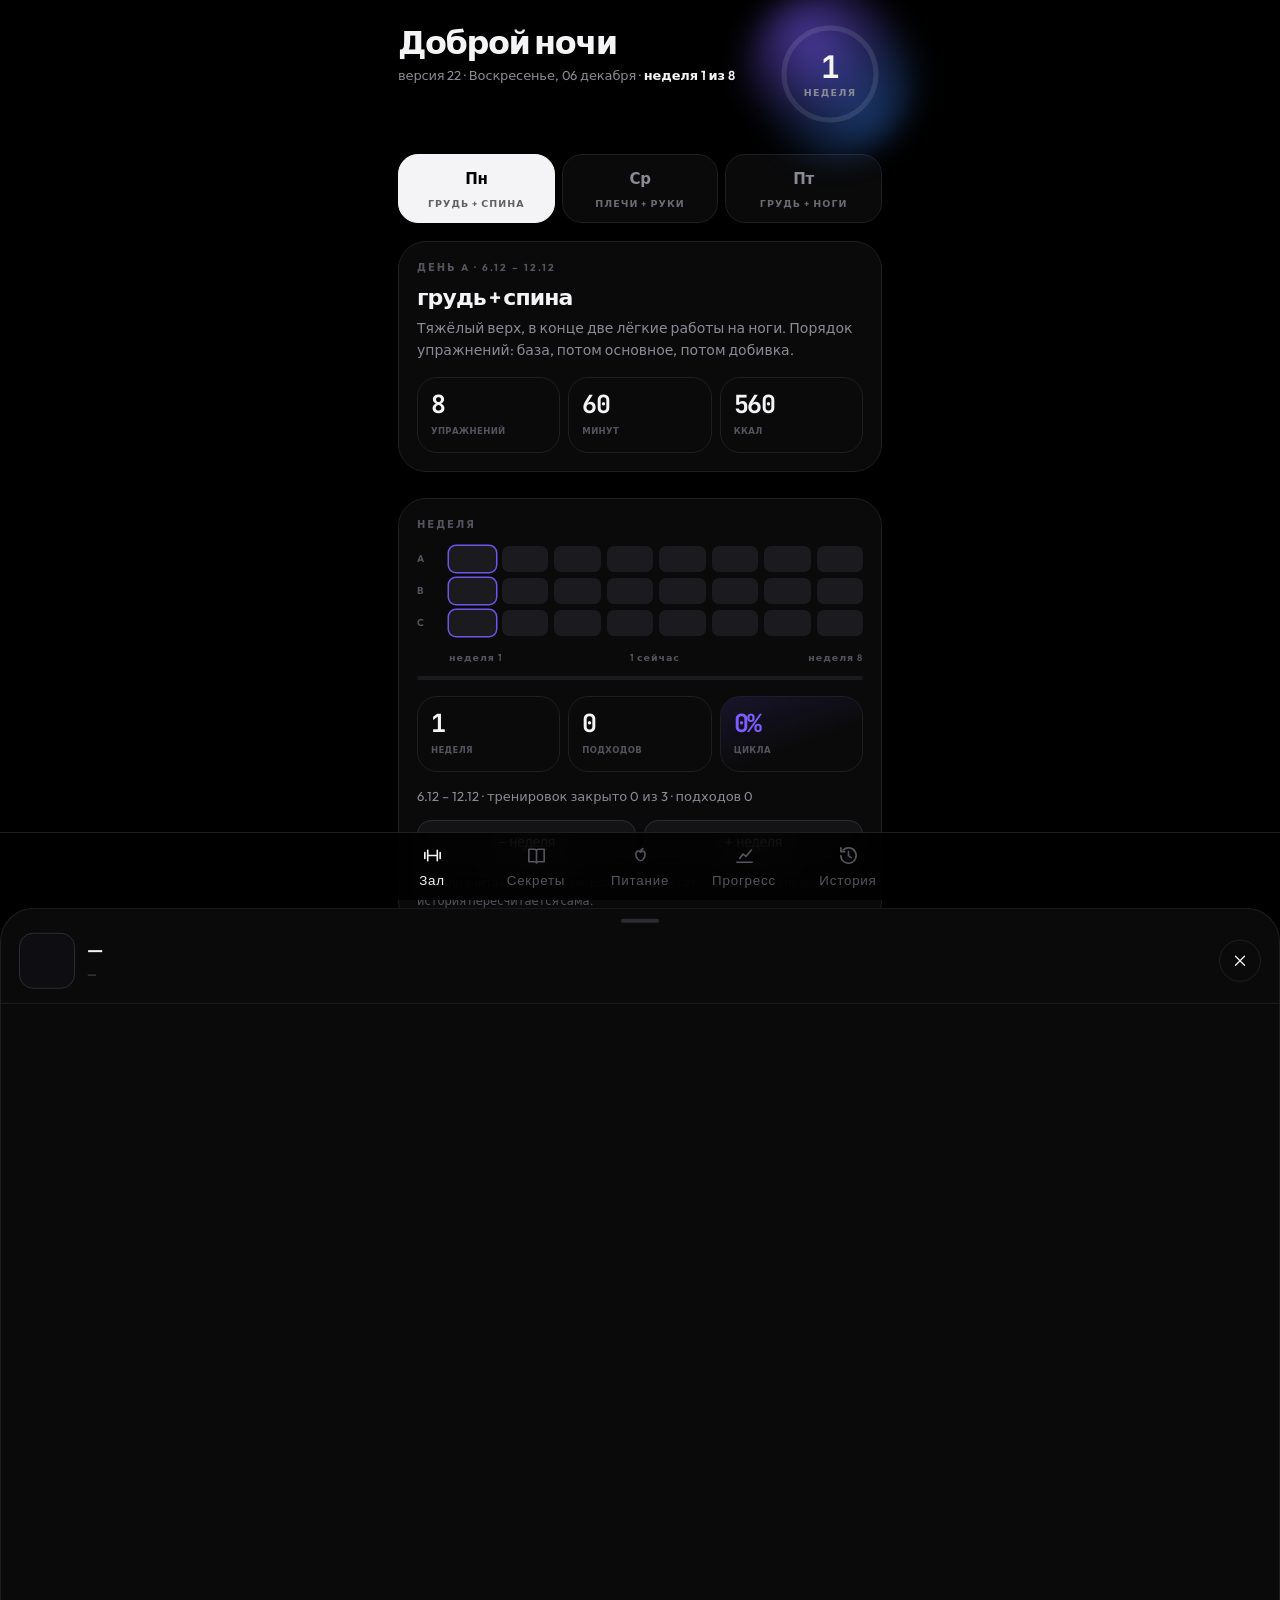
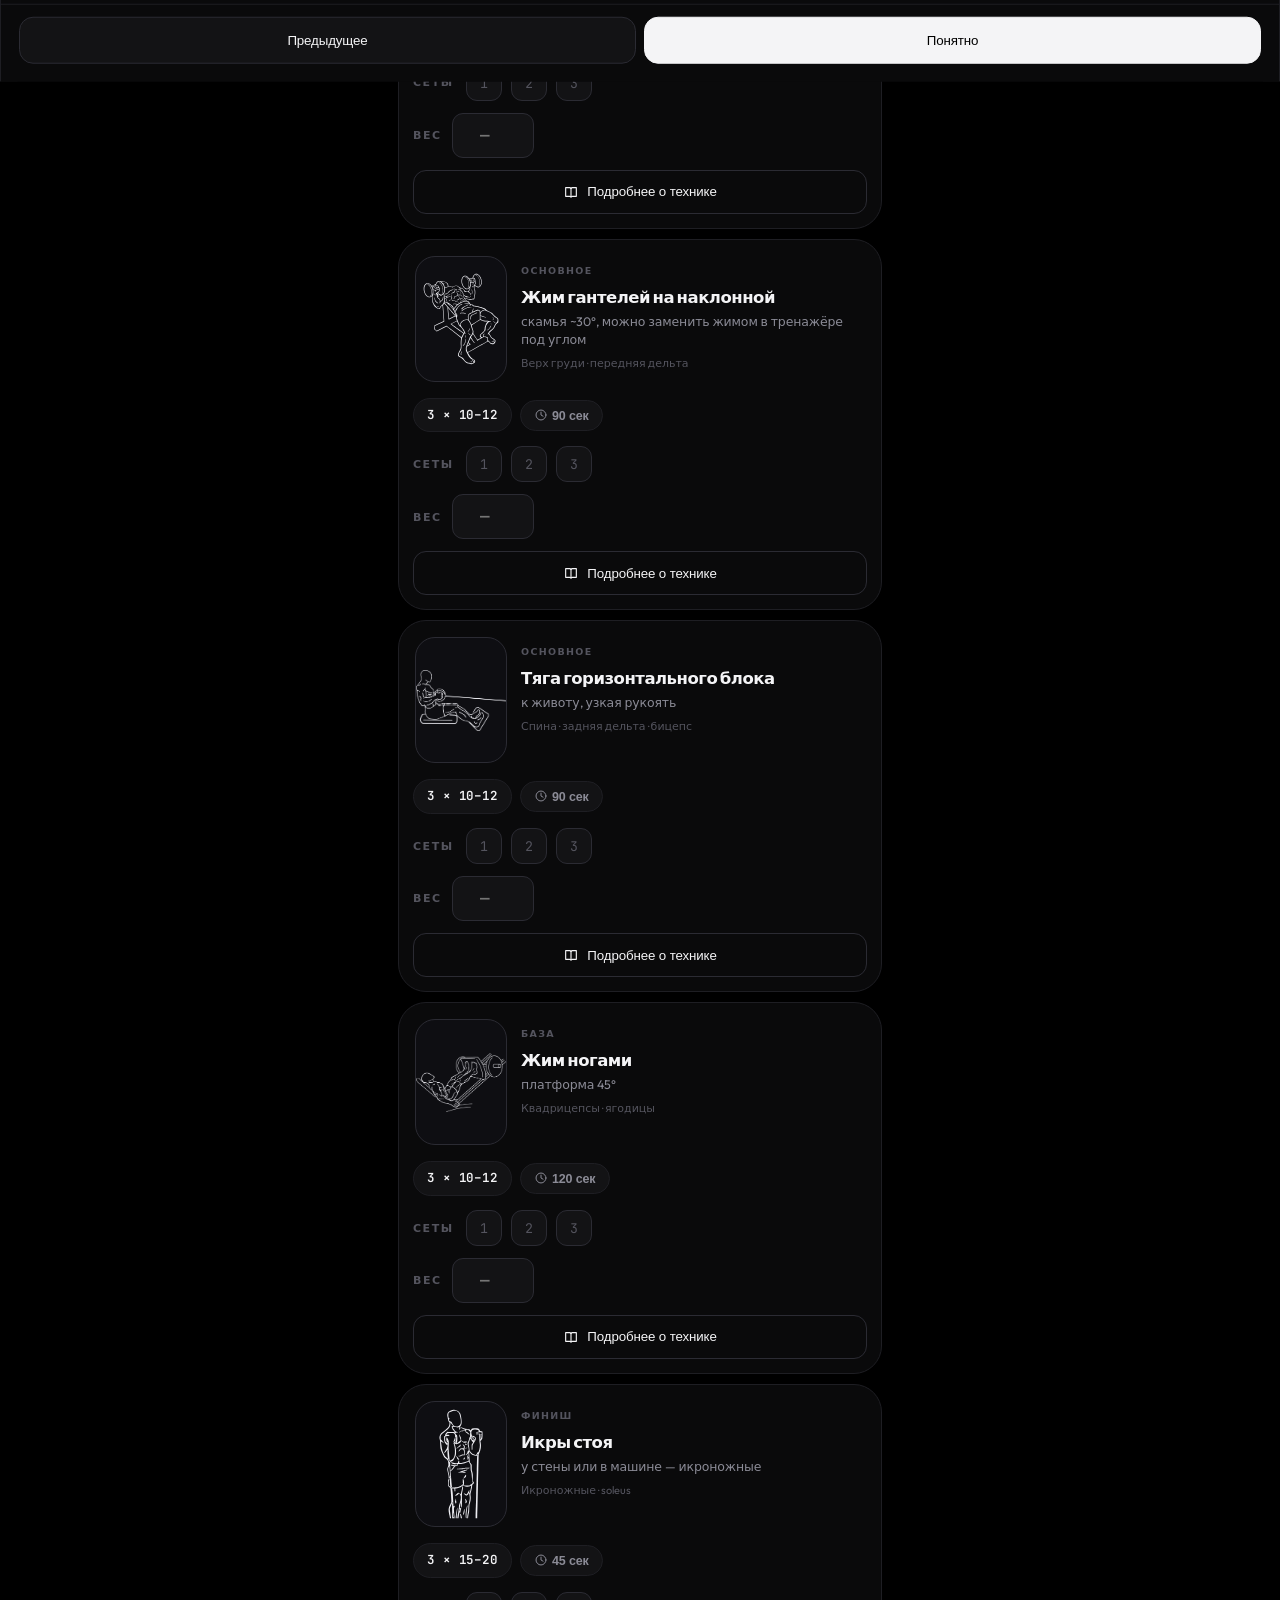
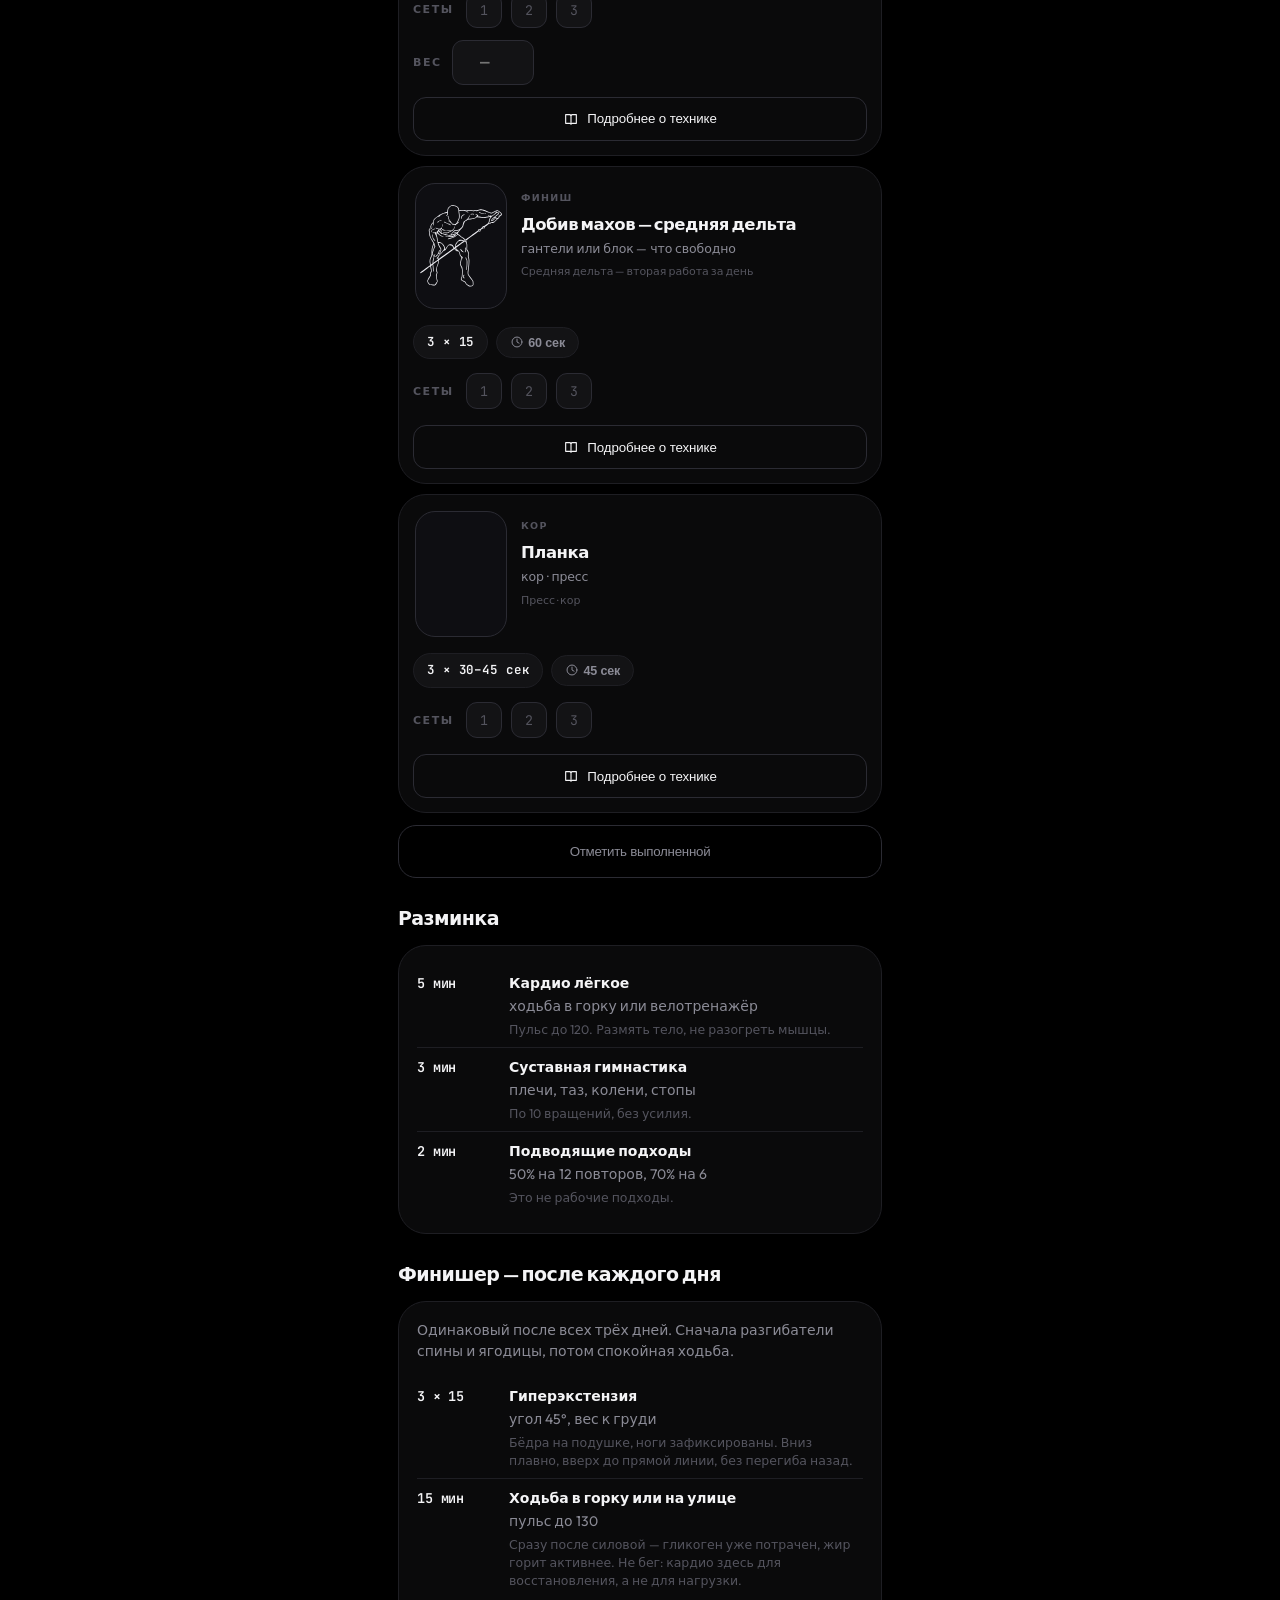
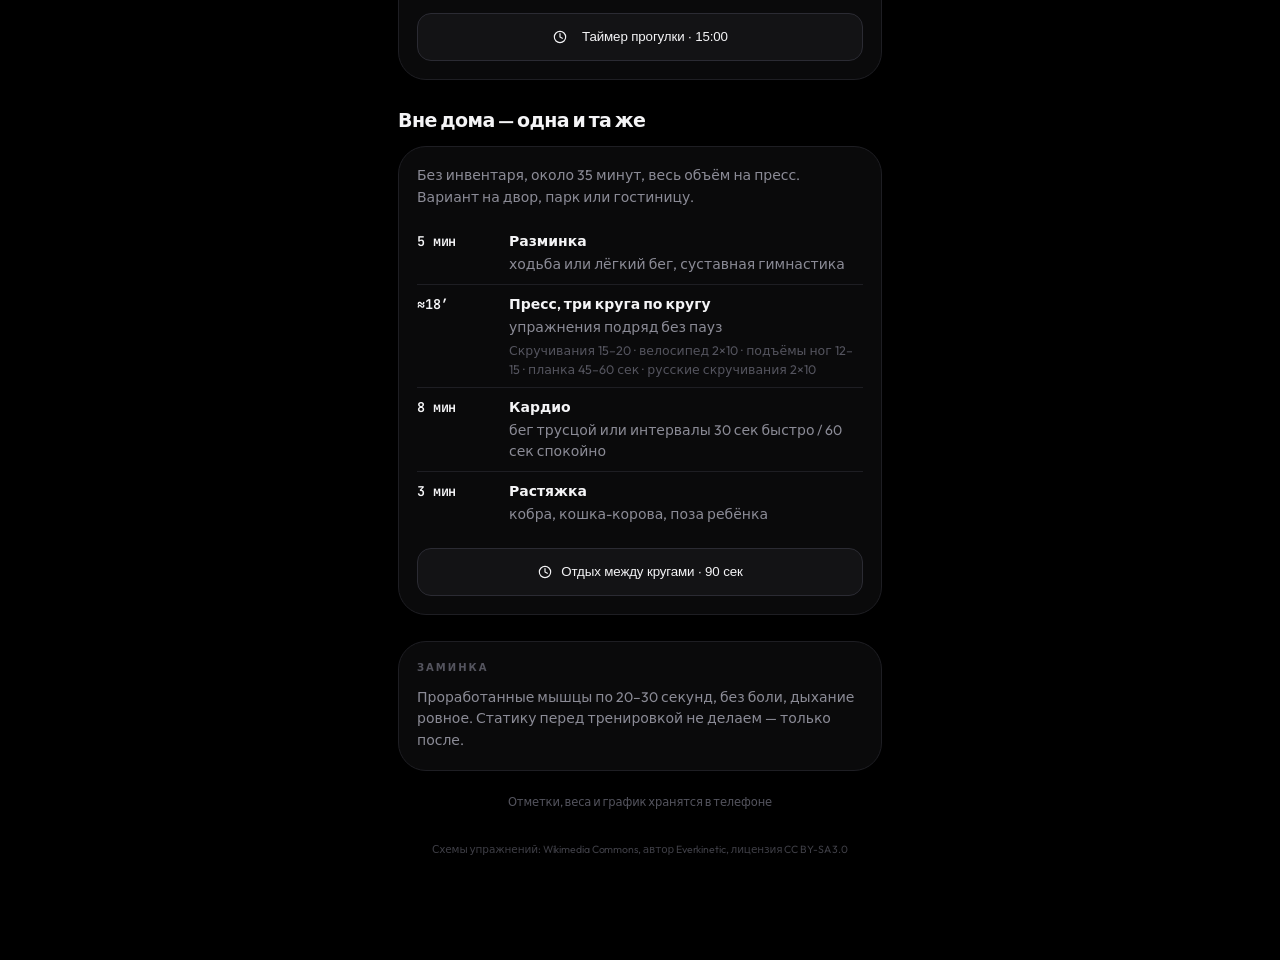
==== commit 2eb3e94c: "v22: точные схемы жима ногами, PNG-схемы в стиле темы, чистка репозитория - b1 -> Leg press (вместо " ====
--- a/index.html
+++ b/index.html
@@ -12,7 +12,7 @@
 <link rel="preconnect" href="https://fonts.googleapis.com">
 <link rel="preconnect" href="https://fonts.gstatic.com" crossorigin>
 <link href="https://fonts.googleapis.com/css2?family=Outfit:wght@300;400;500;600;700&family=JetBrains+Mono:wght@400;500;700&display=swap" rel="stylesheet">
-<link rel="stylesheet" href="panel.css?v=20">
+<link rel="stylesheet" href="panel.css?v=22">
 <meta http-equiv="Cache-Control" content="no-cache, no-store, must-revalidate">
 <meta http-equiv="Pragma" content="no-cache">
 <meta http-equiv="Expires" content="0">
@@ -45,7 +45,7 @@
   <div class="hd">
     <div class="hd-l">
       <h1 id="greet">Доброе утро</h1>
-      <div class="date" id="dline">версия 20 · <span id="dline2">—</span></div>
+      <div class="date" id="dline">версия 22 · <span id="dline2">—</span></div>
     </div>
     <div class="orb">
       <div class="orb-glow"></div>
@@ -424,9 +424,9 @@
 
 <div id="toast"></div>
 
-<script src="frames.js?v=20"></script>
-<script src="data.js?v=20"></script>
-<script src="panel.js?v=20"></script>
+<script src="frames.js?v=22"></script>
+<script src="data.js?v=22"></script>
+<script src="panel.js?v=22"></script>
 <script>
 /* Регистрируем сетевой-первый service worker: при каждом открытии
    страница сначала идёт в сеть, кеш используется только офлайн.
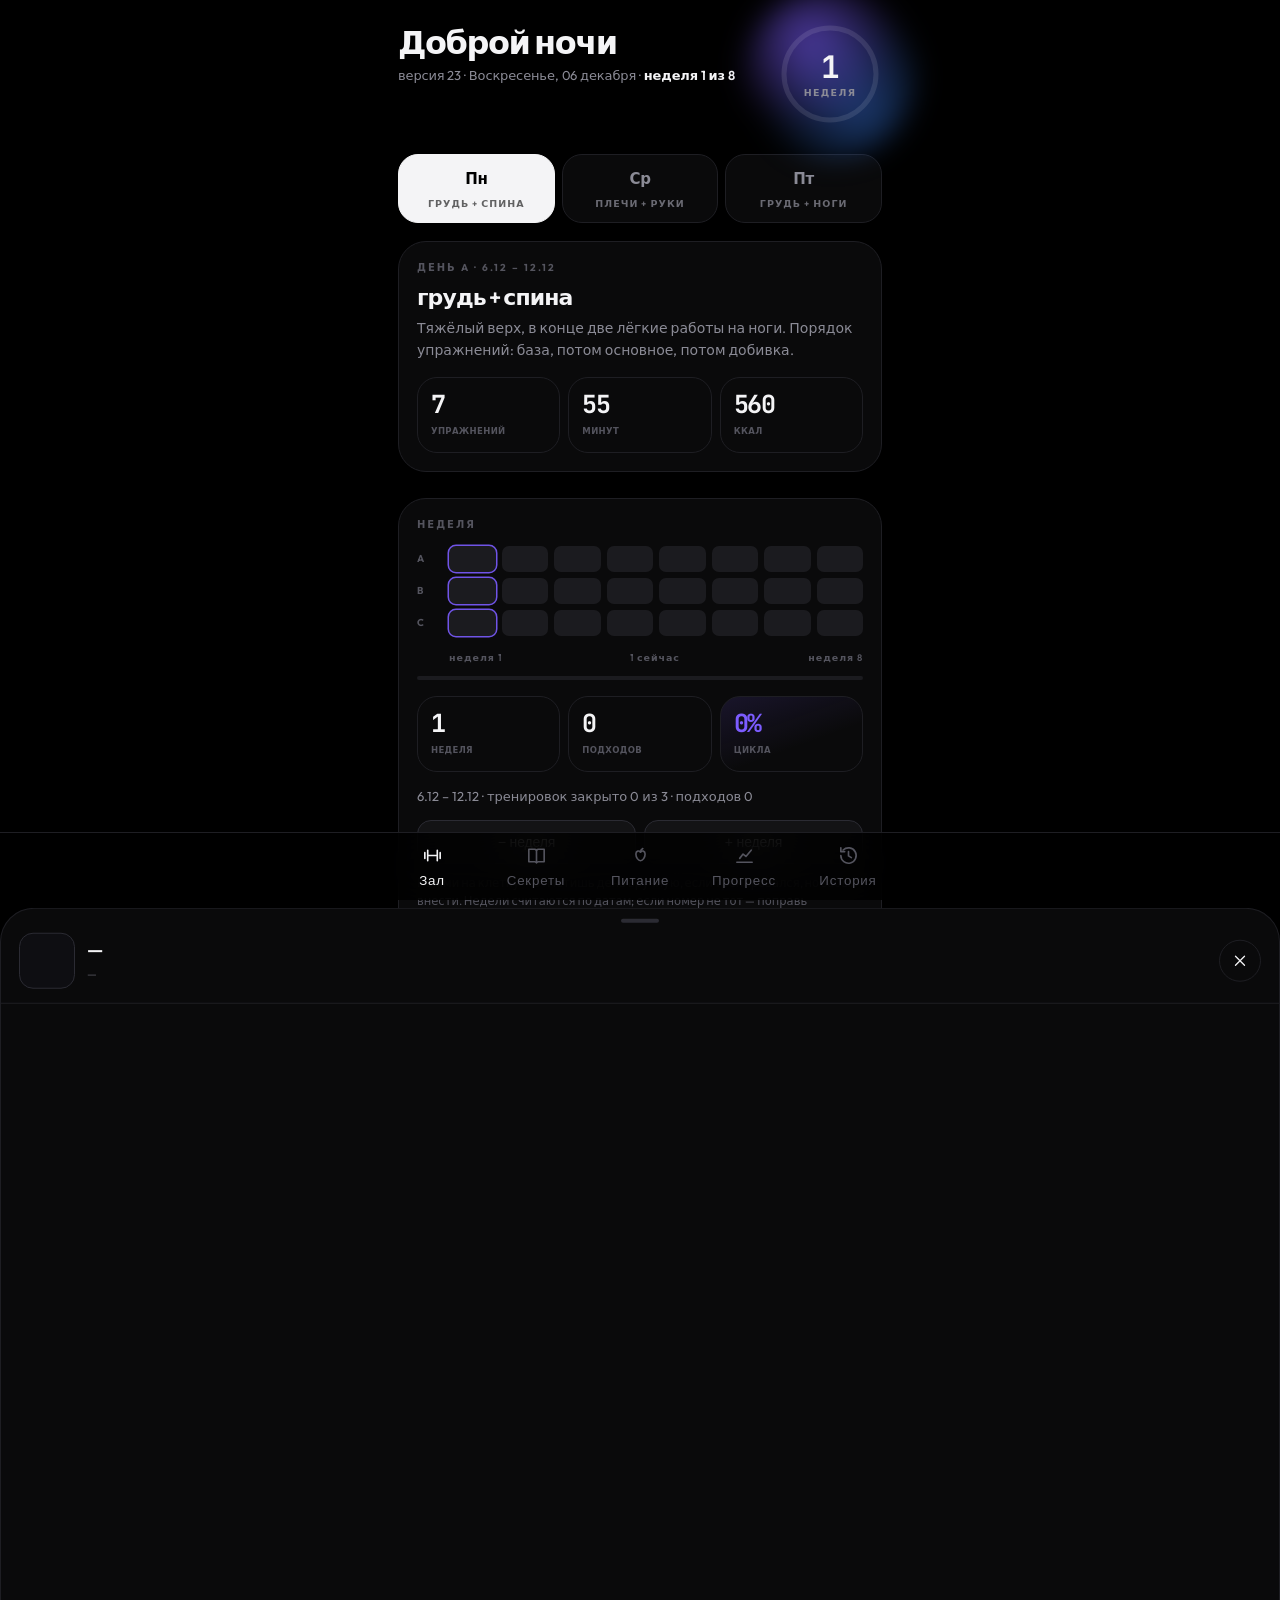
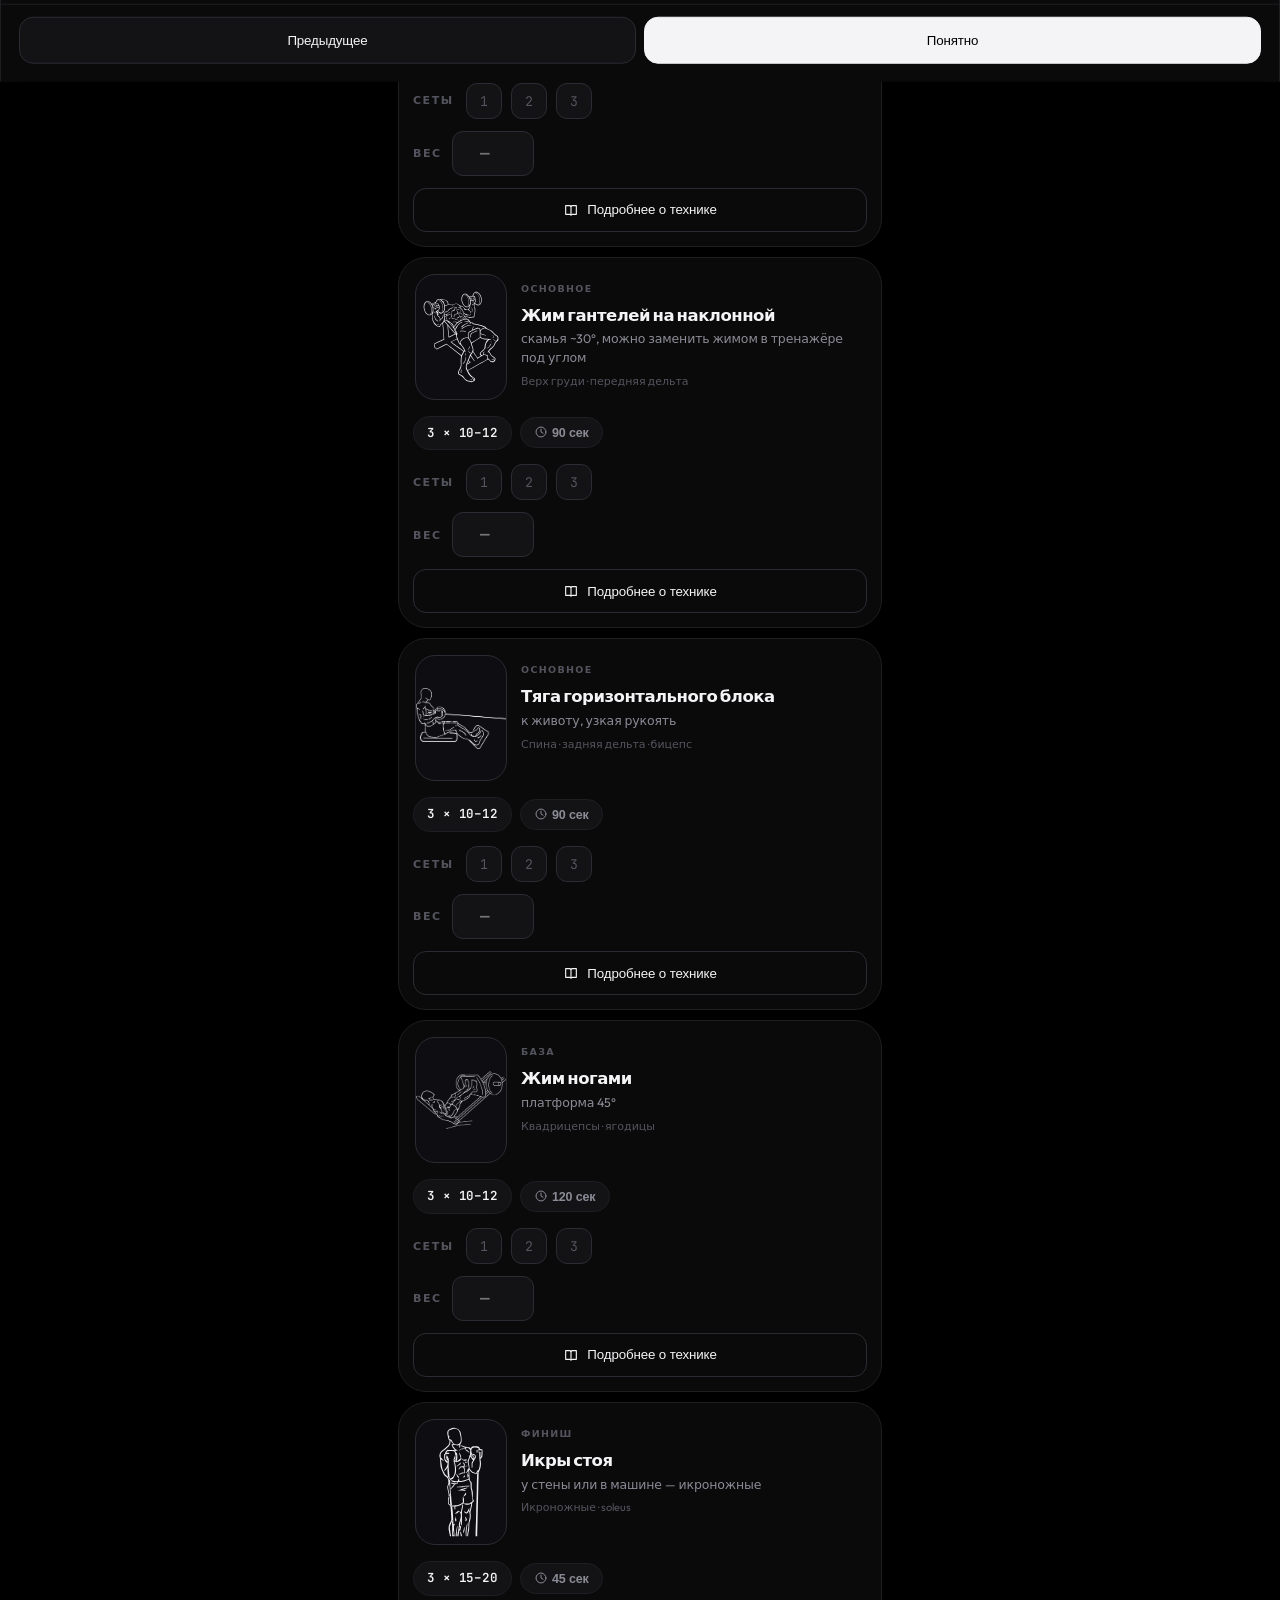
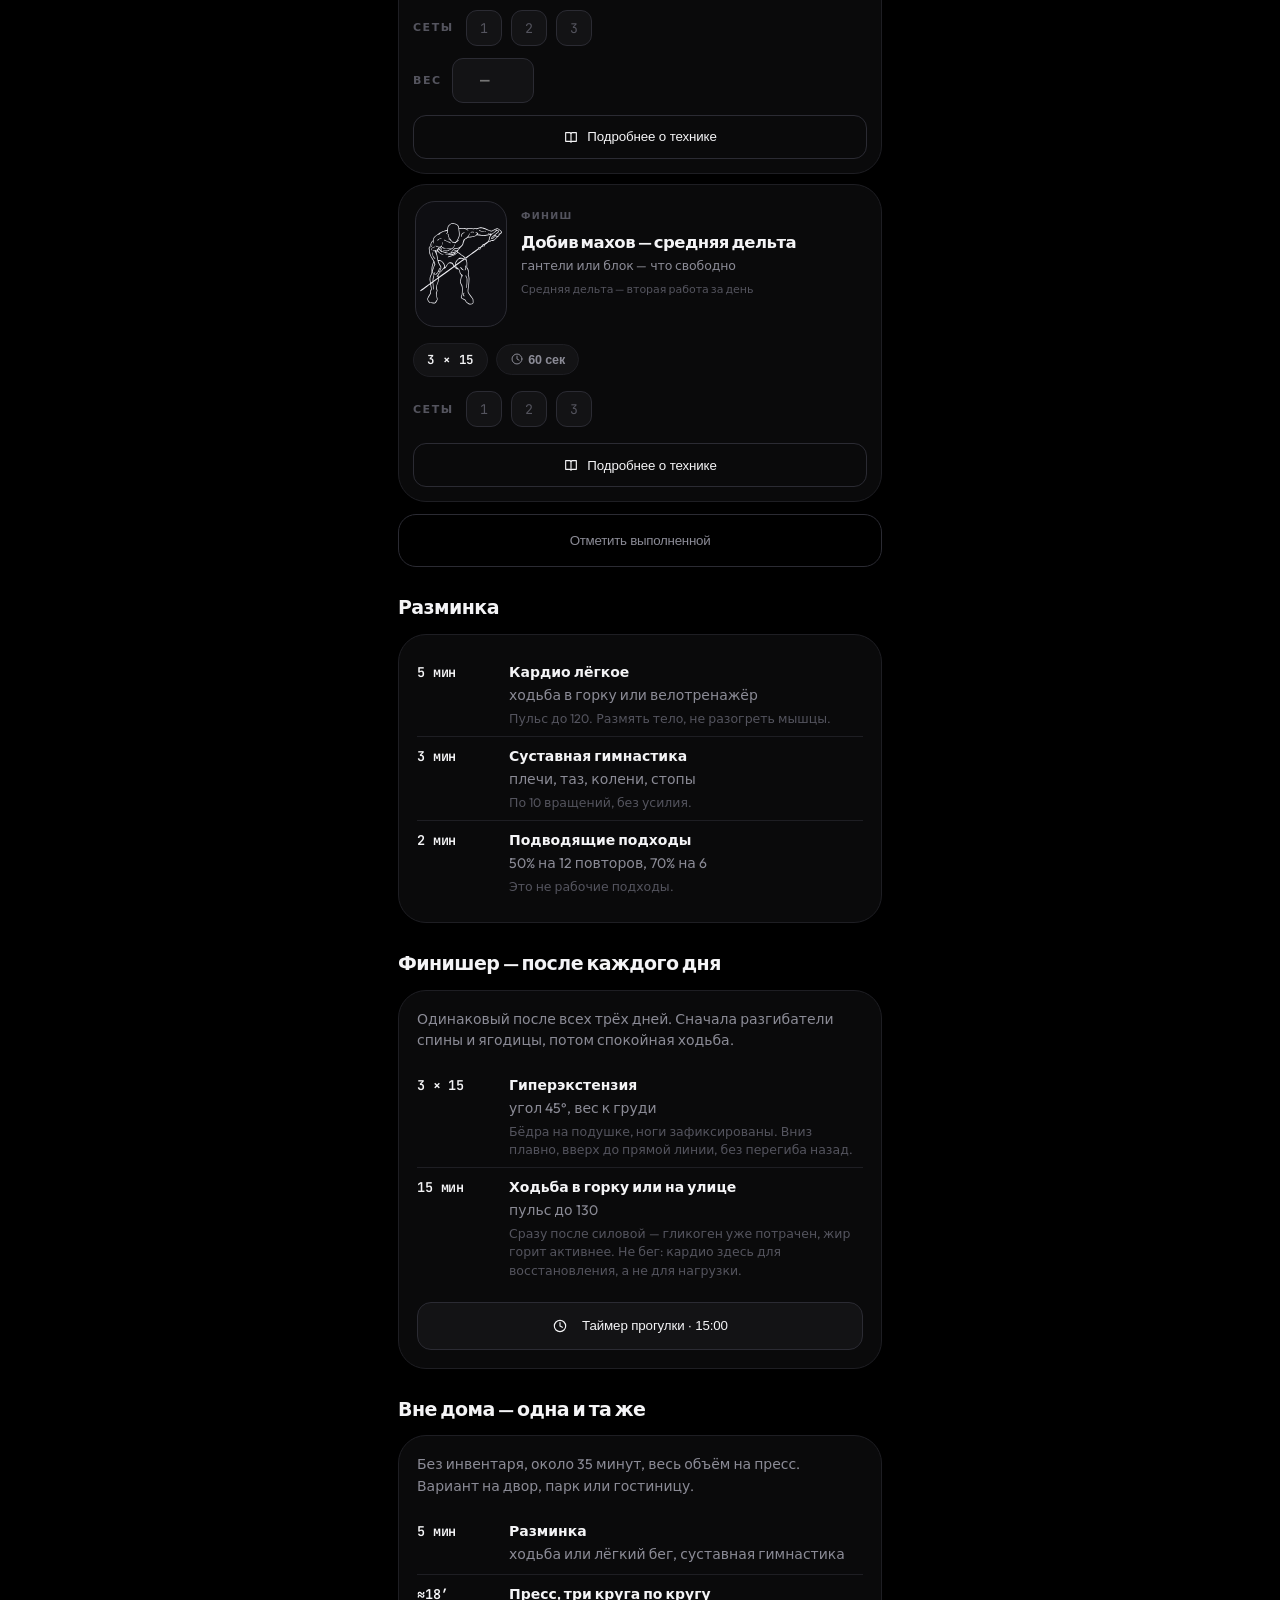
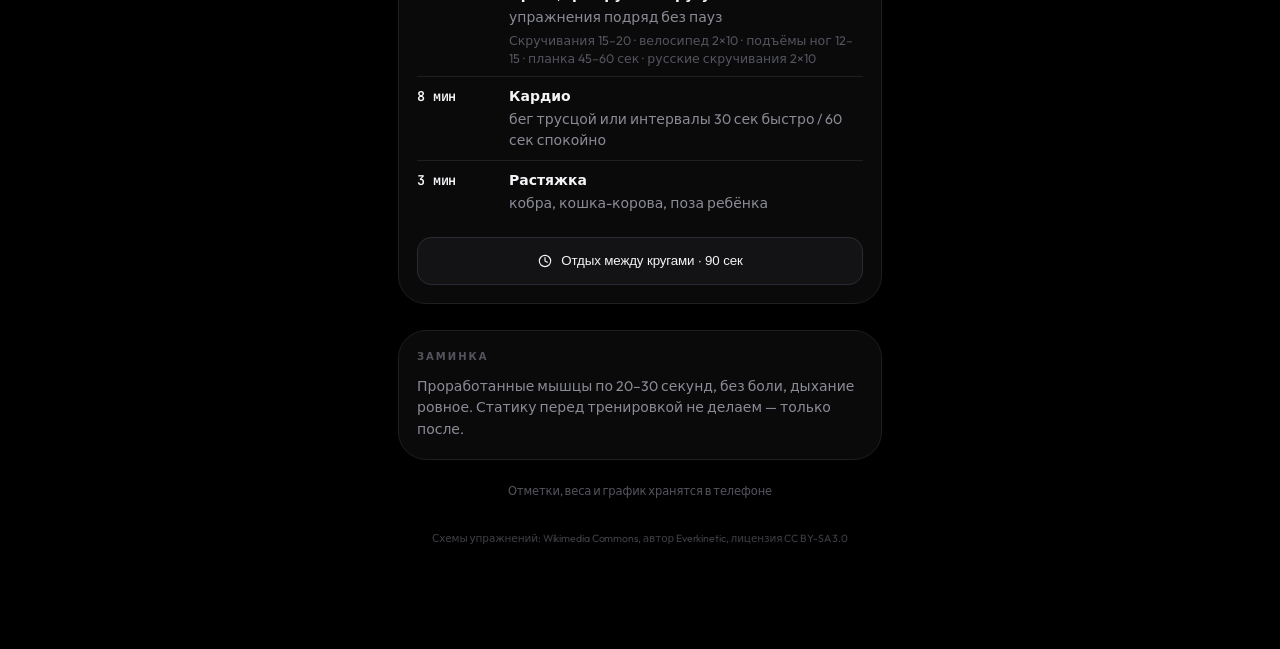
==== commit bac9c384: "v23: анимация всем упражнениям, фикс +неделя, ручные отметки недель, планка убрана - media(): приори" ====
--- a/index.html
+++ b/index.html
@@ -12,7 +12,7 @@
 <link rel="preconnect" href="https://fonts.googleapis.com">
 <link rel="preconnect" href="https://fonts.gstatic.com" crossorigin>
 <link href="https://fonts.googleapis.com/css2?family=Outfit:wght@300;400;500;600;700&family=JetBrains+Mono:wght@400;500;700&display=swap" rel="stylesheet">
-<link rel="stylesheet" href="panel.css?v=22">
+<link rel="stylesheet" href="panel.css?v=23">
 <meta http-equiv="Cache-Control" content="no-cache, no-store, must-revalidate">
 <meta http-equiv="Pragma" content="no-cache">
 <meta http-equiv="Expires" content="0">
@@ -45,7 +45,7 @@
   <div class="hd">
     <div class="hd-l">
       <h1 id="greet">Доброе утро</h1>
-      <div class="date" id="dline">версия 22 · <span id="dline2">—</span></div>
+      <div class="date" id="dline">версия 23 · <span id="dline2">—</span></div>
     </div>
     <div class="orb">
       <div class="orb-glow"></div>
@@ -89,7 +89,7 @@
         <button class="btn alt" style="flex:1;font-size:14px;padding:13px" onclick="shiftWeek(-1)">− неделя</button>
         <button class="btn alt" style="flex:1;font-size:14px;padding:13px" onclick="shiftWeek(1)">+ неделя</button>
       </div>
-      <p style="margin-top:10px;font-size:11.5px;color:var(--fg3)">Недели считаются по датам. Если номер не тот — поправь кнопками, история пересчитается сама.</p>
+      <p style="margin-top:10px;font-size:11.5px;color:var(--fg3)">Нажми на клетку — отметишь день вручную, если тренировался, но забыл внести. Недели считаются по датам; если номер не тот — поправь кнопками, история пересчитается сама.</p>
     </div>
   </div>
 
@@ -424,9 +424,9 @@
 
 <div id="toast"></div>
 
-<script src="frames.js?v=22"></script>
-<script src="data.js?v=22"></script>
-<script src="panel.js?v=22"></script>
+<script src="frames.js?v=23"></script>
+<script src="data.js?v=23"></script>
+<script src="panel.js?v=23"></script>
 <script>
 /* Регистрируем сетевой-первый service worker: при каждом открытии
    страница сначала идёт в сеть, кеш используется только офлайн.
--- a/panel.css
+++ b/panel.css
@@ -116,9 +116,12 @@
 /* ---------- точки недели ---------- */
 .wkgrid{display:grid;grid-template-columns:26px repeat(8,minmax(0,1fr));gap:6px;align-items:center}
 .wkgrid .rl{font-size:10px;font-weight:700;letter-spacing:.1em;color:var(--fg3)}
-.wkgrid i{height:26px;border-radius:7px;background:var(--s3);display:block;transition:.3s}
-.wkgrid i.full{background:var(--fg)}
-.wkgrid i.now{box-shadow:0 0 0 1.5px rgba(124,92,255,.9)}
+.wkgrid button{height:26px;border-radius:7px;background:var(--s3);display:block;transition:.3s;
+  border:1px solid transparent;padding:0;-webkit-tap-highlight-color:transparent;cursor:pointer}
+.wkgrid button:active{transform:scale(.9)}
+.wkgrid button.full{background:var(--fg)}
+.wkgrid button.mk{background:var(--s3);border-color:rgba(255,255,255,.3)}
+.wkgrid button.now{box-shadow:0 0 0 1.5px rgba(124,92,255,.9)}
 .wklegend{display:flex;justify-content:space-between;font-size:9.5px;font-weight:600;letter-spacing:.1em;color:var(--fg3);margin-top:8px}
 .wkbar{height:4px;background:var(--s3);border-radius:99px;overflow:hidden;margin-top:12px}
 .wkbar i{display:block;height:100%;background:linear-gradient(90deg,var(--v1),var(--v2));border-radius:99px;transition:width .5s var(--ease)}
@@ -149,9 +152,10 @@
 .media video.ready{opacity:1}
 .media svg{position:absolute;inset:0;width:100%;height:100%}
 .media.img img.fr{position:absolute;inset:0;width:100%;height:100%;object-fit:contain}
-.fr{position:absolute;inset:0;width:100%;height:100%;animation:frswap 2.6s ease-in-out infinite}
-.fr.b{opacity:0}
-@keyframes frswap{0%,42%{opacity:1}50%,92%{opacity:0}100%{opacity:1}}
+.fr{position:absolute;inset:0;width:100%;height:100%;opacity:1;animation:frA 3.4s ease-in-out infinite}
+.fr.b{opacity:0;animation-name:frB}
+@keyframes frA{0%,45%{opacity:1}55%,95%{opacity:0}100%{opacity:1}}
+@keyframes frB{0%,45%{opacity:0}55%,95%{opacity:1}100%{opacity:0}}
 .ex-b{flex:1;min-width:0}
 .ex-b .tag{font-size:9.5px;font-weight:700;letter-spacing:.14em;text-transform:uppercase;color:var(--fg3)}
 .ex-b h3{font-size:16.5px;font-weight:600;letter-spacing:-.03em;line-height:1.2;margin-top:7px}
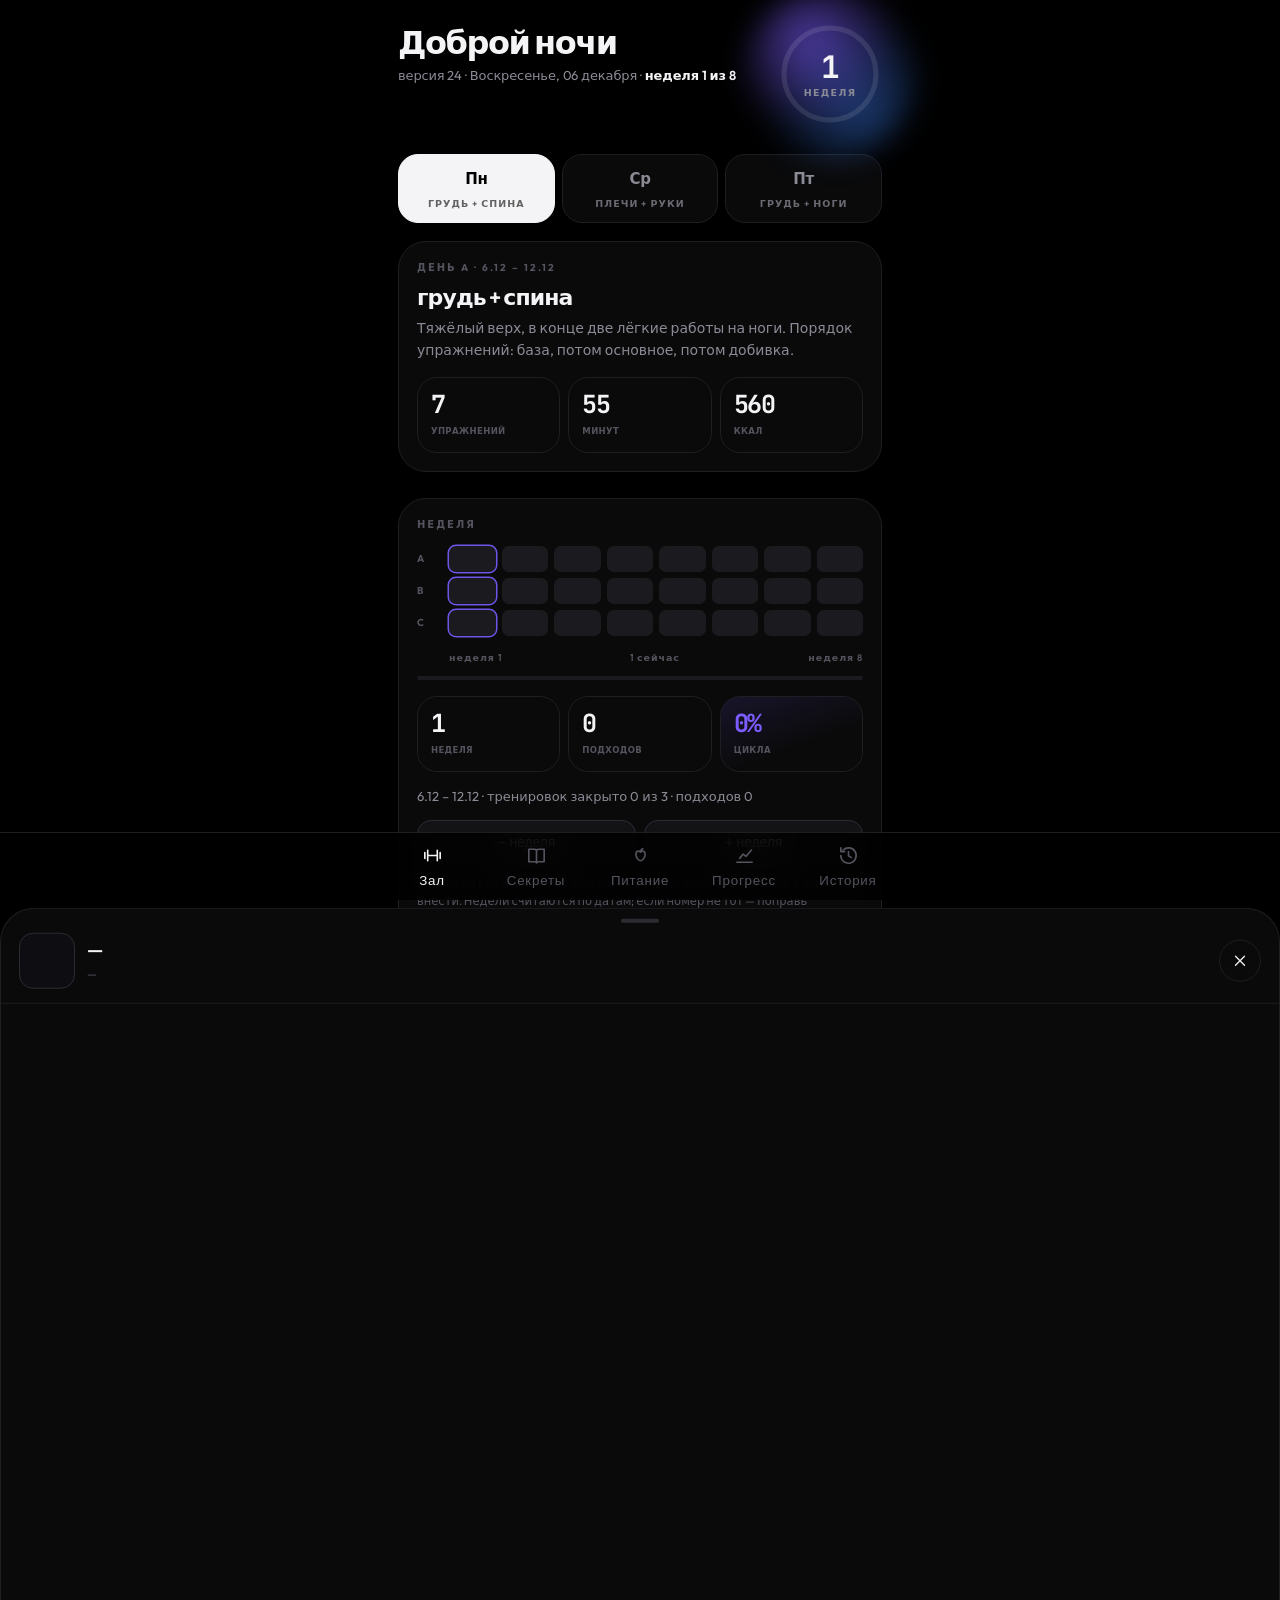
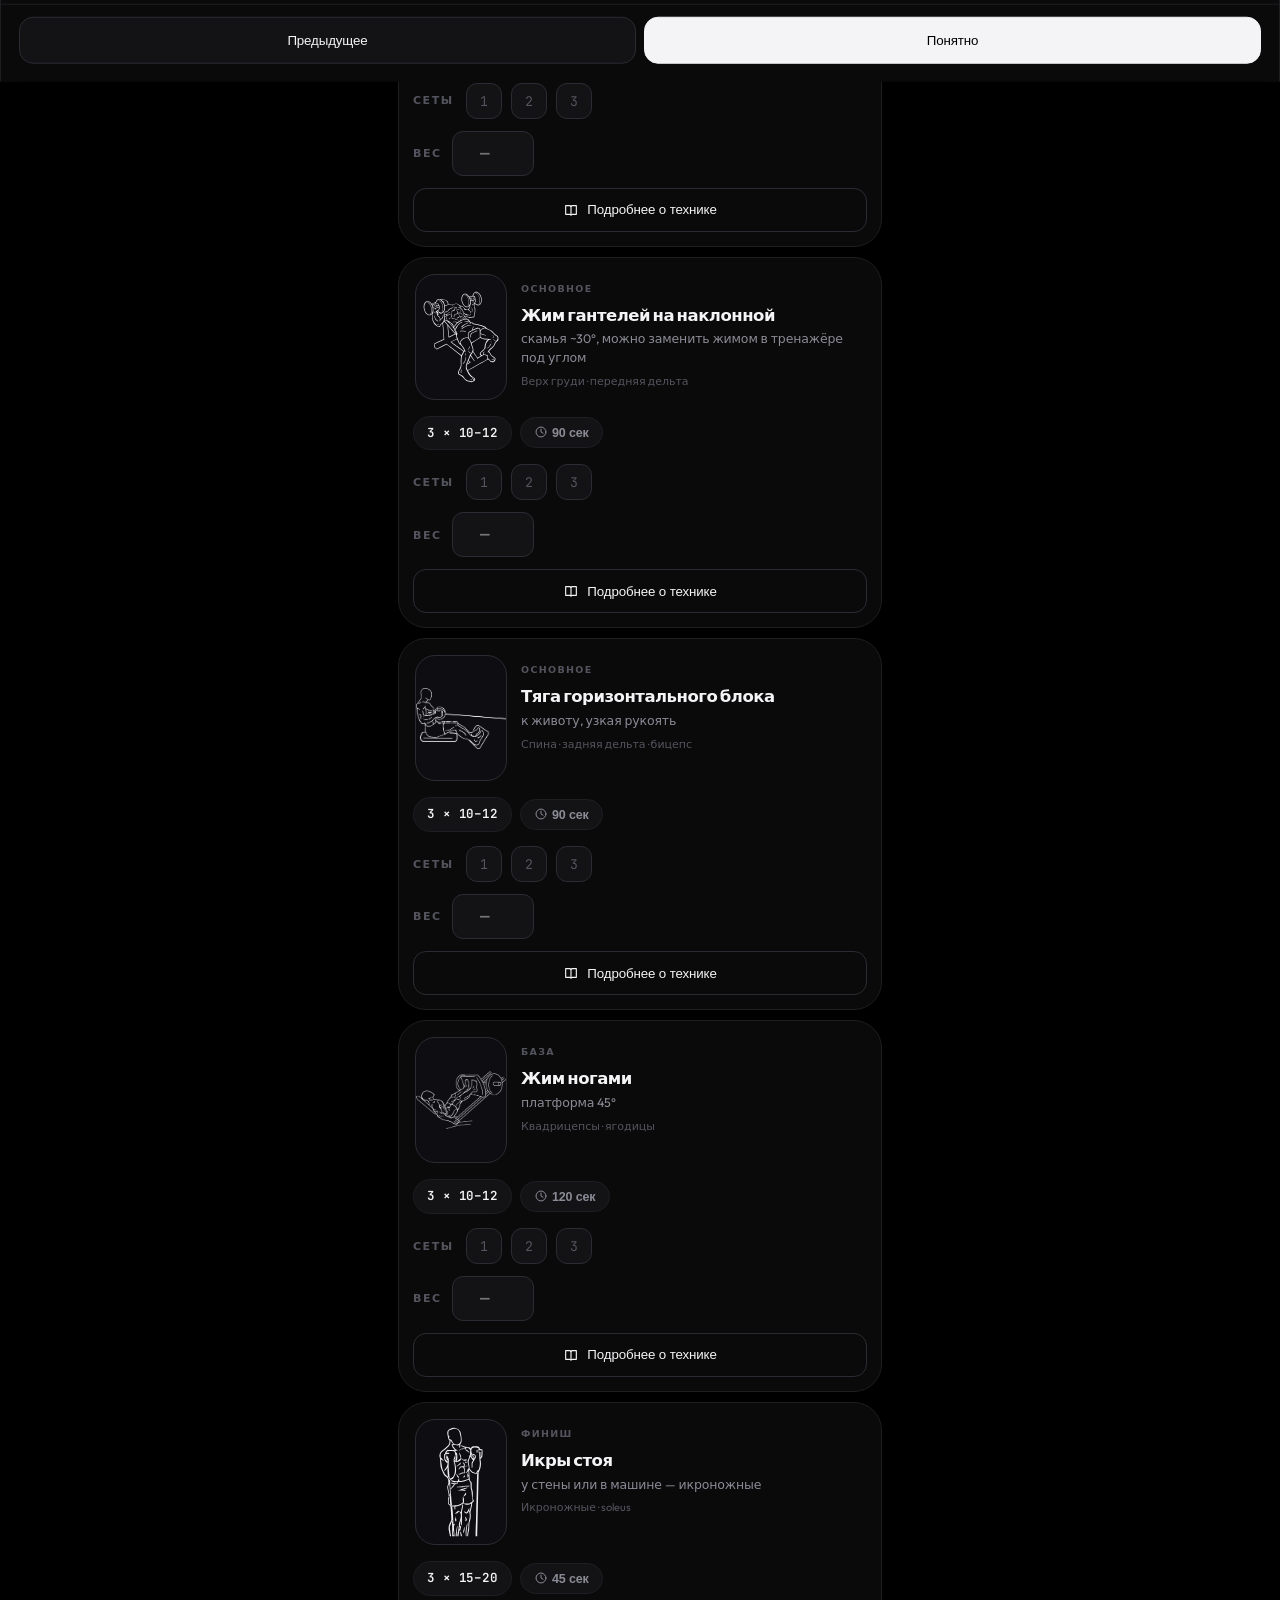
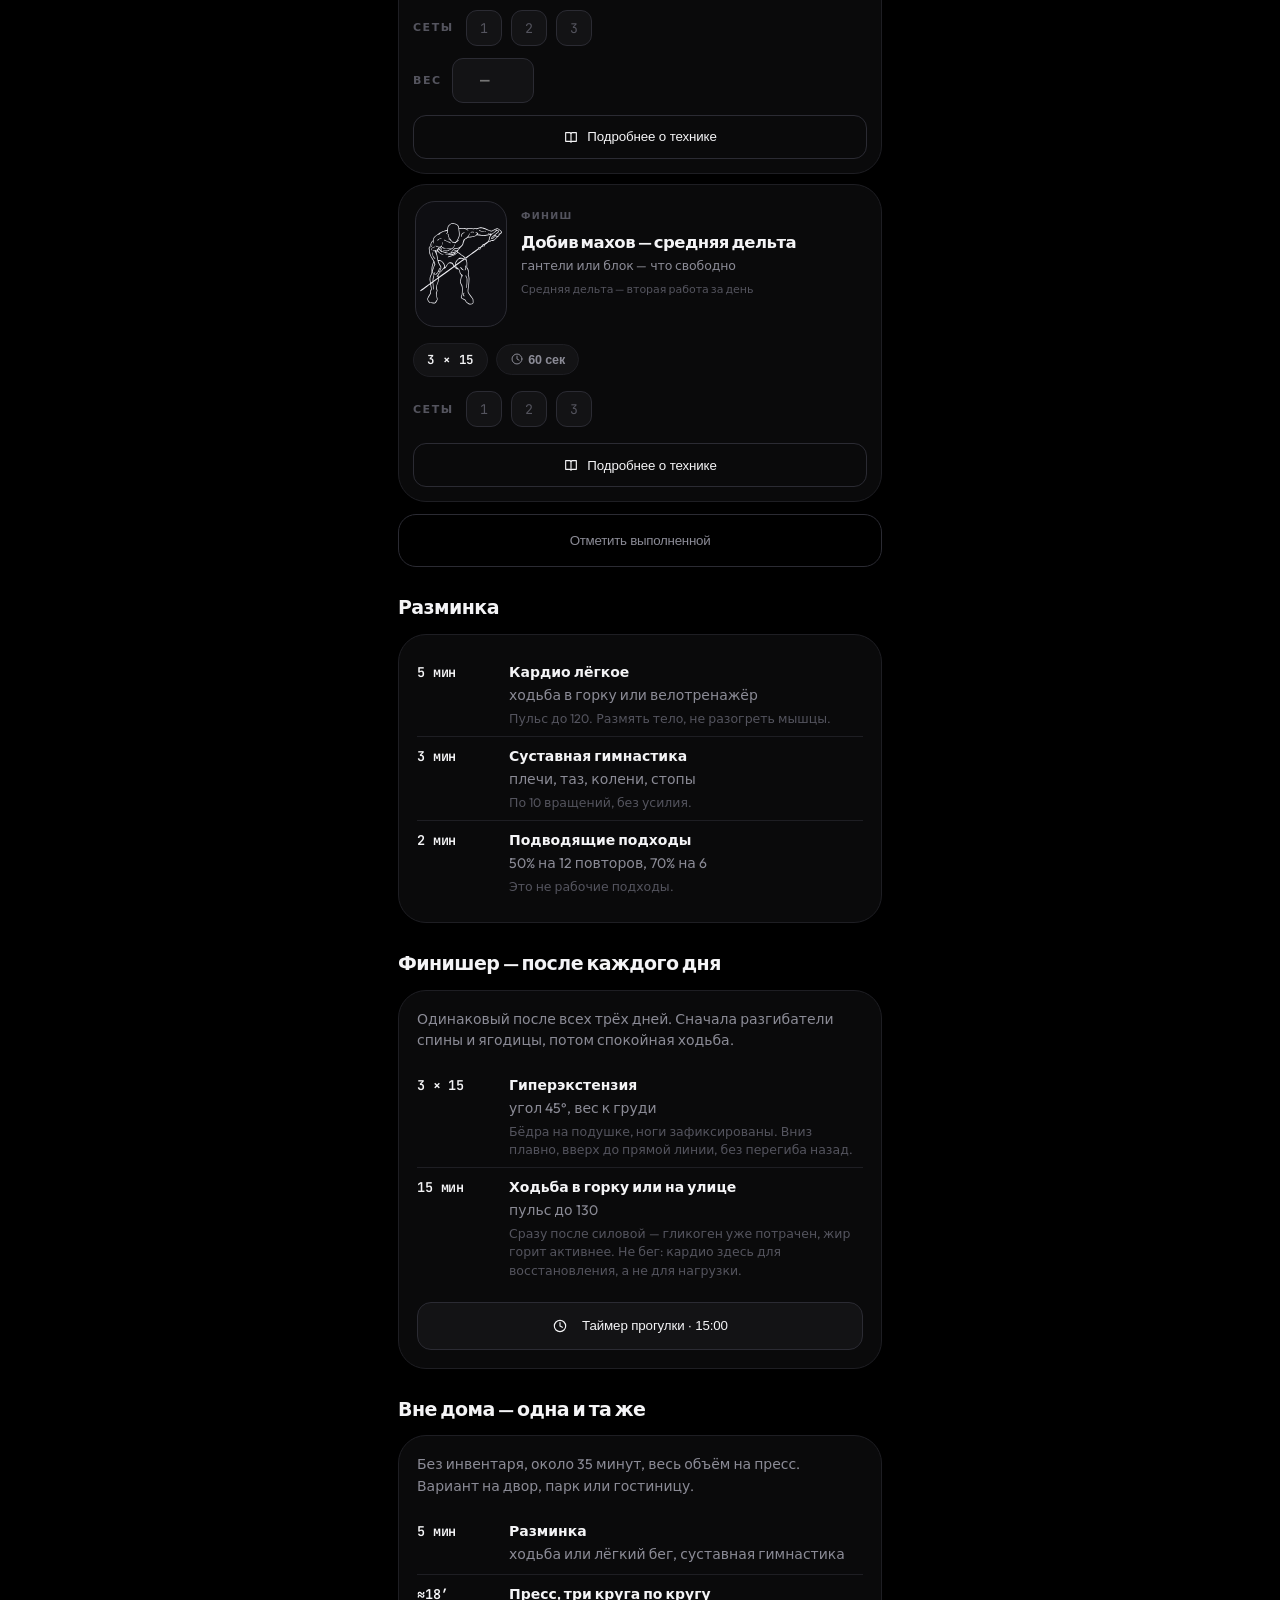
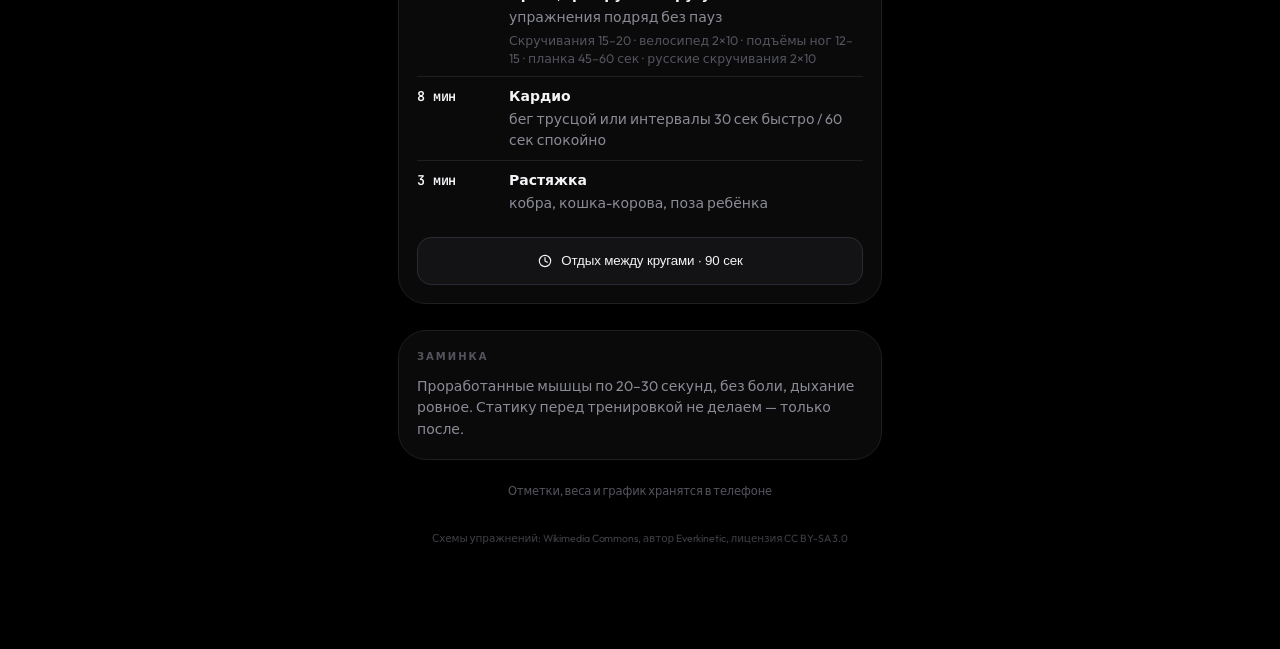
==== commit b30ee41f: "v24: отмеченные вручную дни недели загораются белым .mk держал background:var(--s3) — клетка оставал" ====
--- a/index.html
+++ b/index.html
@@ -12,7 +12,7 @@
 <link rel="preconnect" href="https://fonts.googleapis.com">
 <link rel="preconnect" href="https://fonts.gstatic.com" crossorigin>
 <link href="https://fonts.googleapis.com/css2?family=Outfit:wght@300;400;500;600;700&family=JetBrains+Mono:wght@400;500;700&display=swap" rel="stylesheet">
-<link rel="stylesheet" href="panel.css?v=23">
+<link rel="stylesheet" href="panel.css?v=24">
 <meta http-equiv="Cache-Control" content="no-cache, no-store, must-revalidate">
 <meta http-equiv="Pragma" content="no-cache">
 <meta http-equiv="Expires" content="0">
@@ -45,7 +45,7 @@
   <div class="hd">
     <div class="hd-l">
       <h1 id="greet">Доброе утро</h1>
-      <div class="date" id="dline">версия 23 · <span id="dline2">—</span></div>
+      <div class="date" id="dline">версия 24 · <span id="dline2">—</span></div>
     </div>
     <div class="orb">
       <div class="orb-glow"></div>
@@ -424,9 +424,9 @@
 
 <div id="toast"></div>
 
-<script src="frames.js?v=23"></script>
-<script src="data.js?v=23"></script>
-<script src="panel.js?v=23"></script>
+<script src="frames.js?v=24"></script>
+<script src="data.js?v=24"></script>
+<script src="panel.js?v=24"></script>
 <script>
 /* Регистрируем сетевой-первый service worker: при каждом открытии
    страница сначала идёт в сеть, кеш используется только офлайн.
--- a/panel.css
+++ b/panel.css
@@ -120,7 +120,7 @@
   border:1px solid transparent;padding:0;-webkit-tap-highlight-color:transparent;cursor:pointer}
 .wkgrid button:active{transform:scale(.9)}
 .wkgrid button.full{background:var(--fg)}
-.wkgrid button.mk{background:var(--s3);border-color:rgba(255,255,255,.3)}
+.wkgrid button.mk{background:var(--fg)}
 .wkgrid button.now{box-shadow:0 0 0 1.5px rgba(124,92,255,.9)}
 .wklegend{display:flex;justify-content:space-between;font-size:9.5px;font-weight:600;letter-spacing:.1em;color:var(--fg3);margin-top:8px}
 .wkbar{height:4px;background:var(--s3);border-radius:99px;overflow:hidden;margin-top:12px}
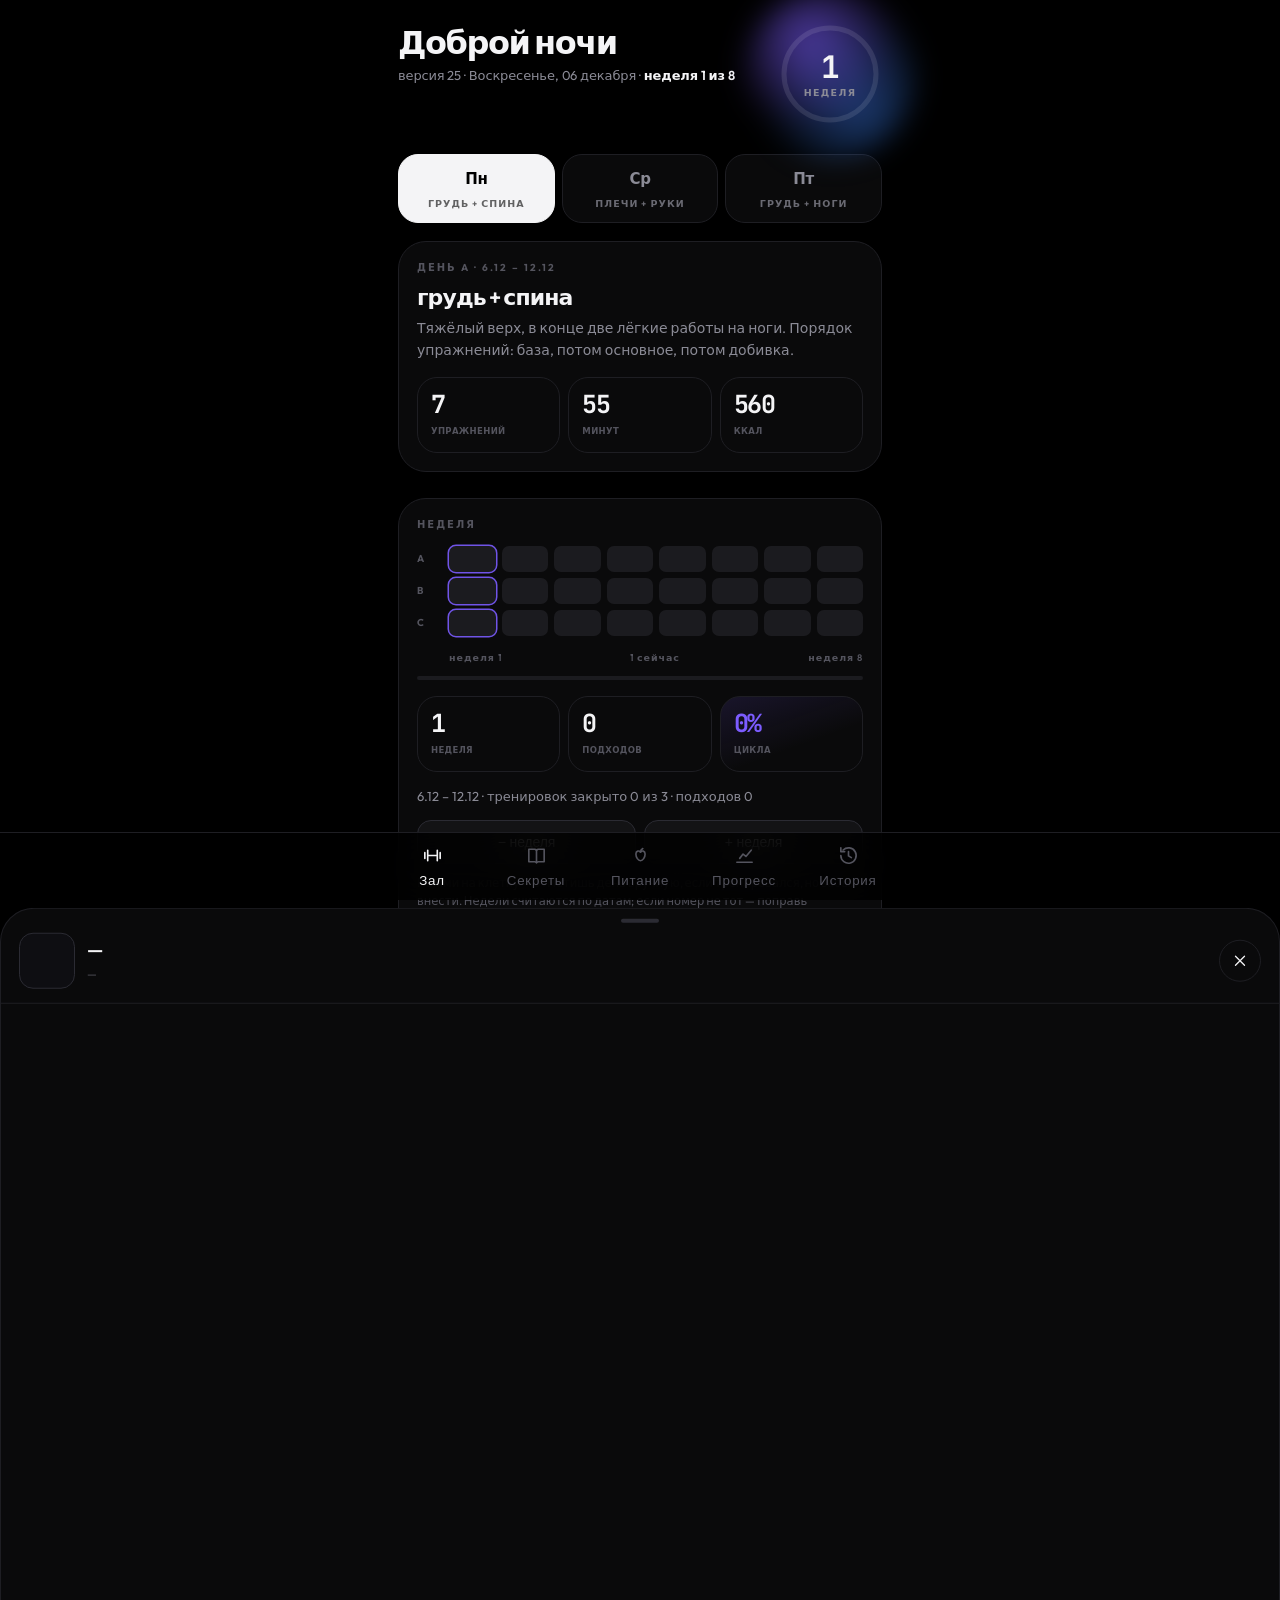
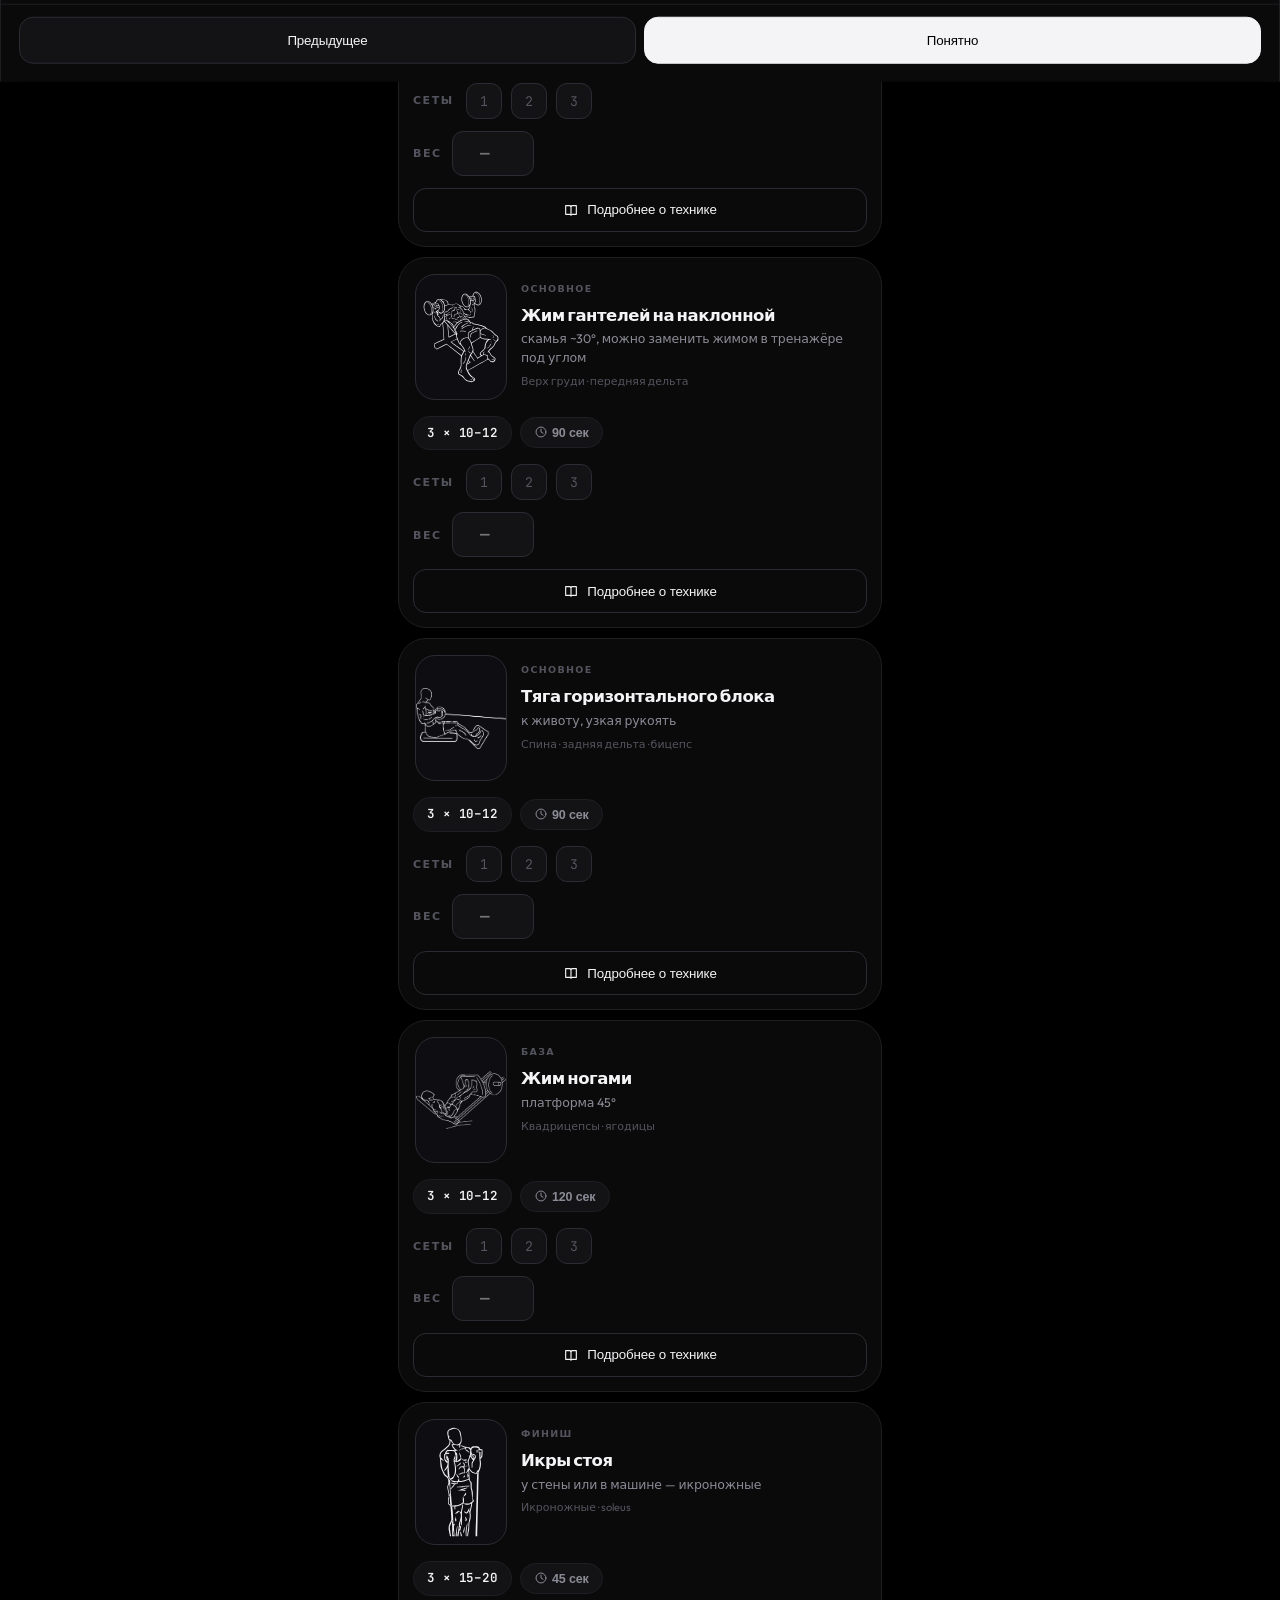
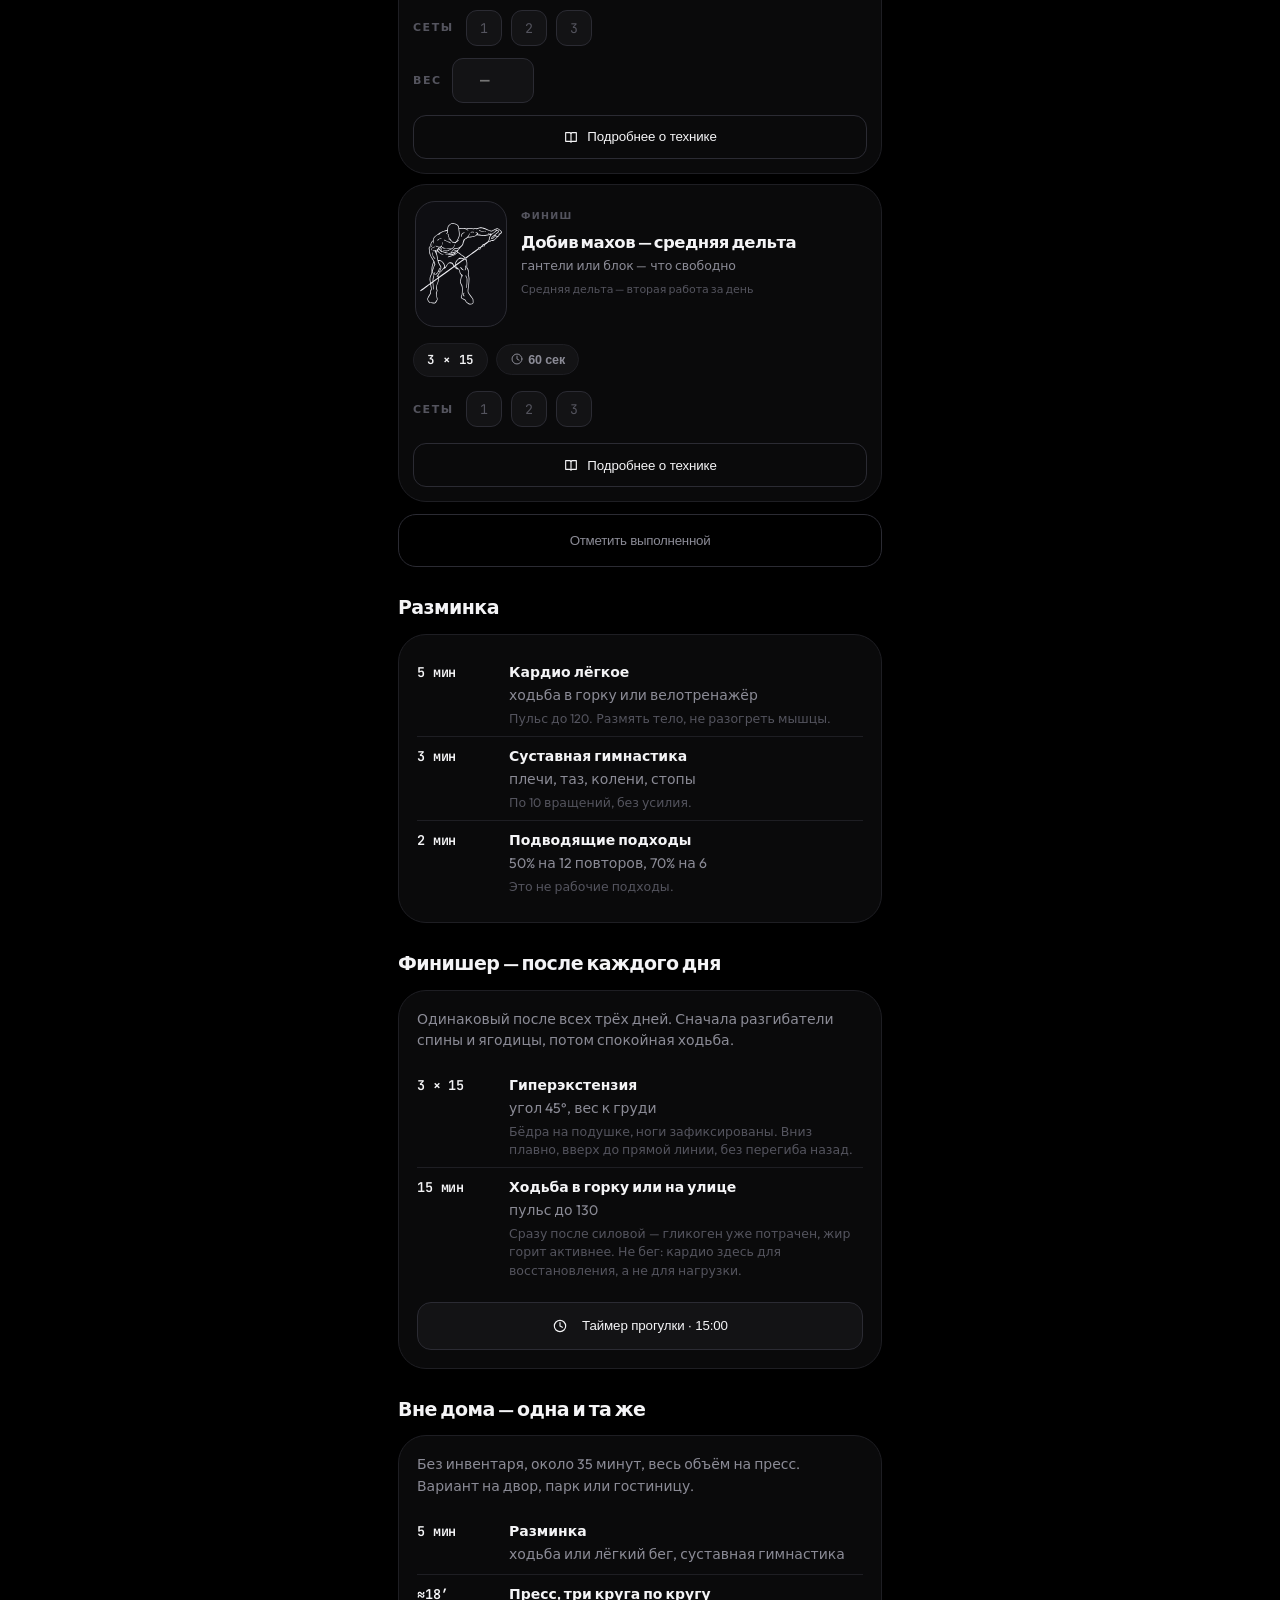
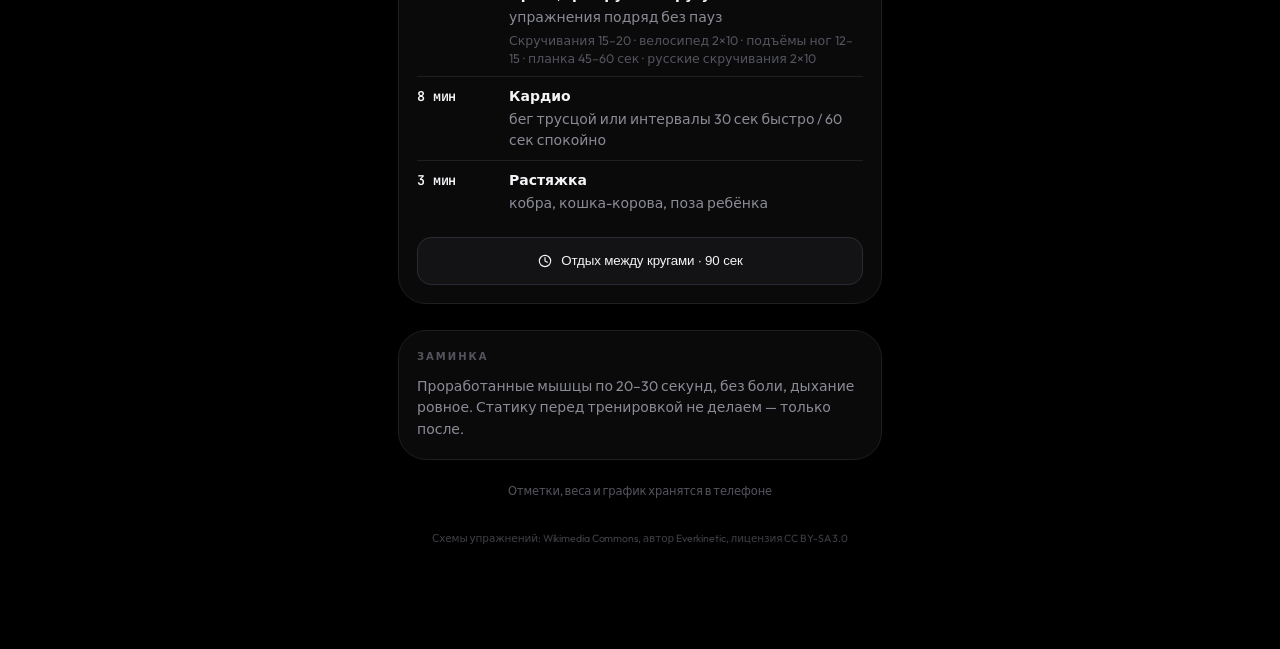
==== commit be6786f4: "v25: схема разведения ног и болгарского сплит-приседа, «болгарский» - c9: Thigh abductor с Commons, " ====
--- a/index.html
+++ b/index.html
@@ -12,7 +12,7 @@
 <link rel="preconnect" href="https://fonts.googleapis.com">
 <link rel="preconnect" href="https://fonts.gstatic.com" crossorigin>
 <link href="https://fonts.googleapis.com/css2?family=Outfit:wght@300;400;500;600;700&family=JetBrains+Mono:wght@400;500;700&display=swap" rel="stylesheet">
-<link rel="stylesheet" href="panel.css?v=24">
+<link rel="stylesheet" href="panel.css?v=25">
 <meta http-equiv="Cache-Control" content="no-cache, no-store, must-revalidate">
 <meta http-equiv="Pragma" content="no-cache">
 <meta http-equiv="Expires" content="0">
@@ -45,7 +45,7 @@
   <div class="hd">
     <div class="hd-l">
       <h1 id="greet">Доброе утро</h1>
-      <div class="date" id="dline">версия 24 · <span id="dline2">—</span></div>
+      <div class="date" id="dline">версия 25 · <span id="dline2">—</span></div>
     </div>
     <div class="orb">
       <div class="orb-glow"></div>
@@ -424,9 +424,9 @@
 
 <div id="toast"></div>
 
-<script src="frames.js?v=24"></script>
-<script src="data.js?v=24"></script>
-<script src="panel.js?v=24"></script>
+<script src="frames.js?v=25"></script>
+<script src="data.js?v=25"></script>
+<script src="panel.js?v=25"></script>
 <script>
 /* Регистрируем сетевой-первый service worker: при каждом открытии
    страница сначала идёт в сеть, кеш используется только офлайн.
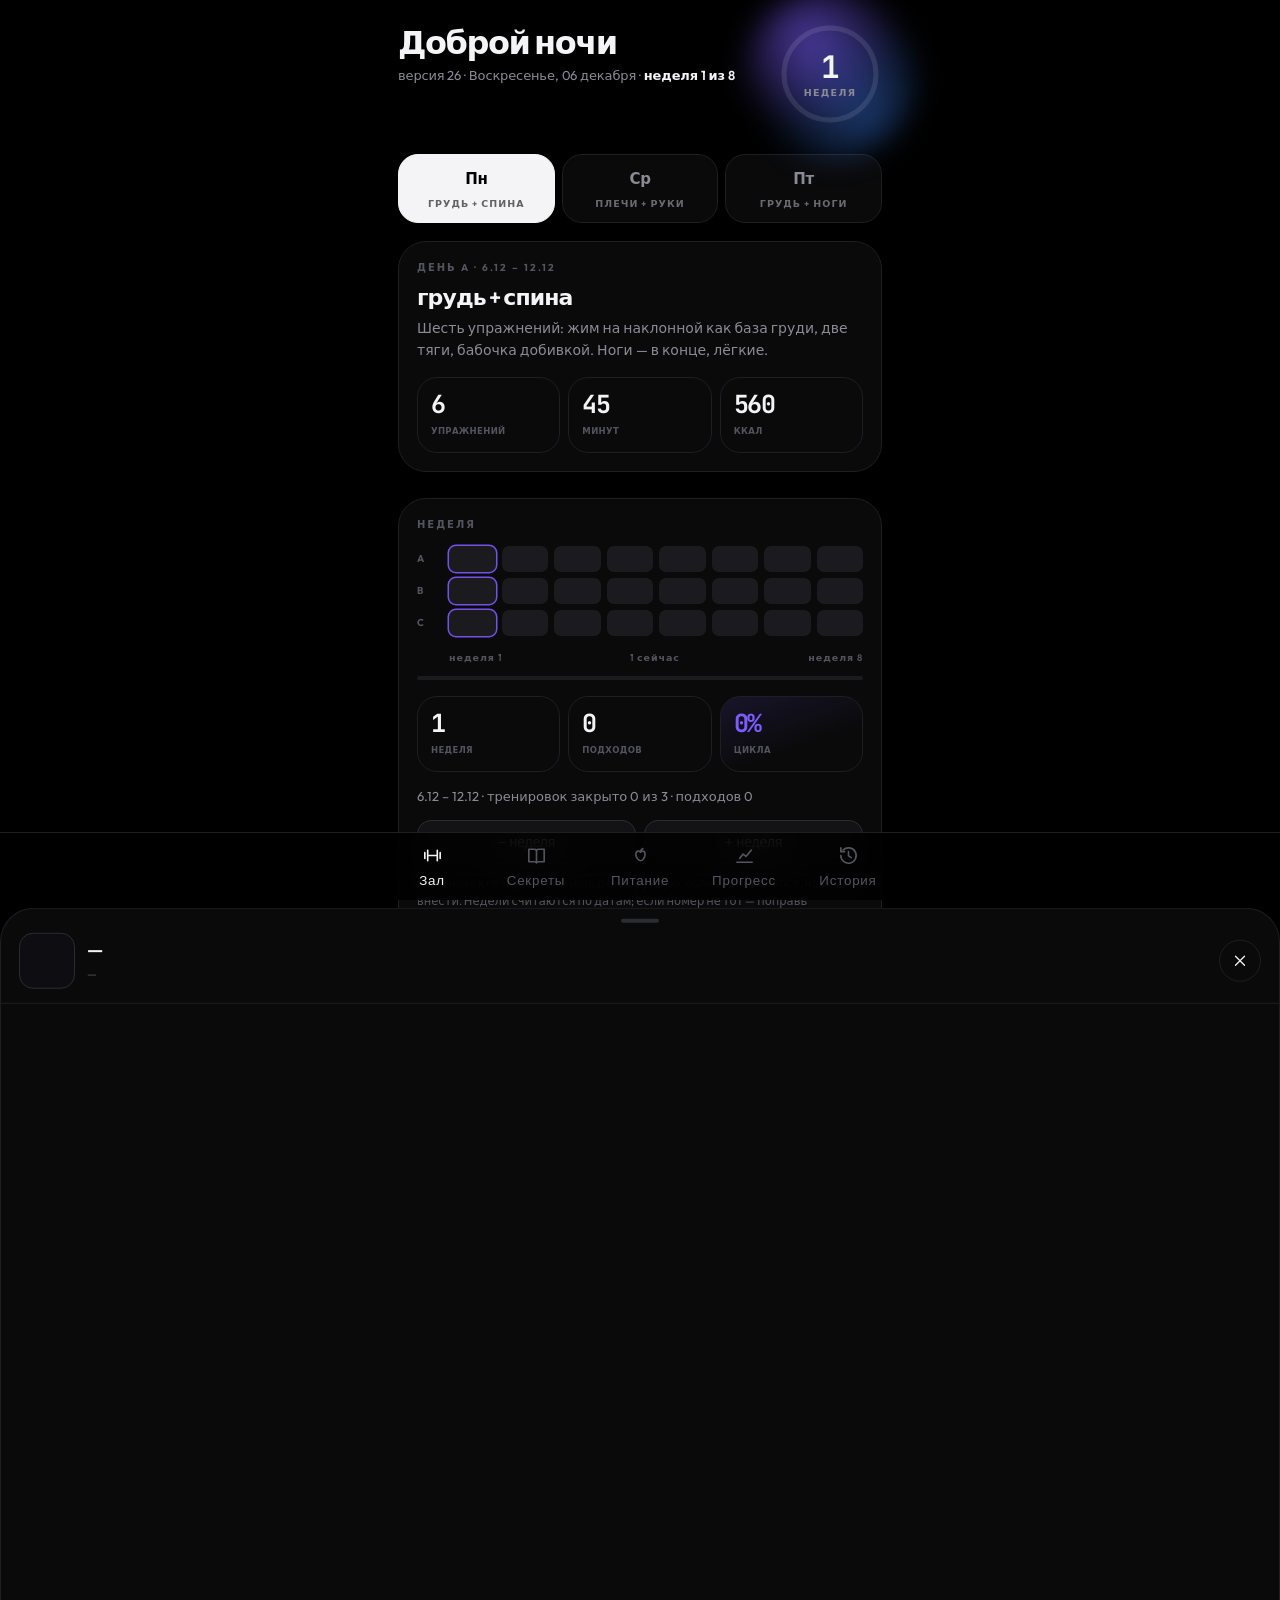
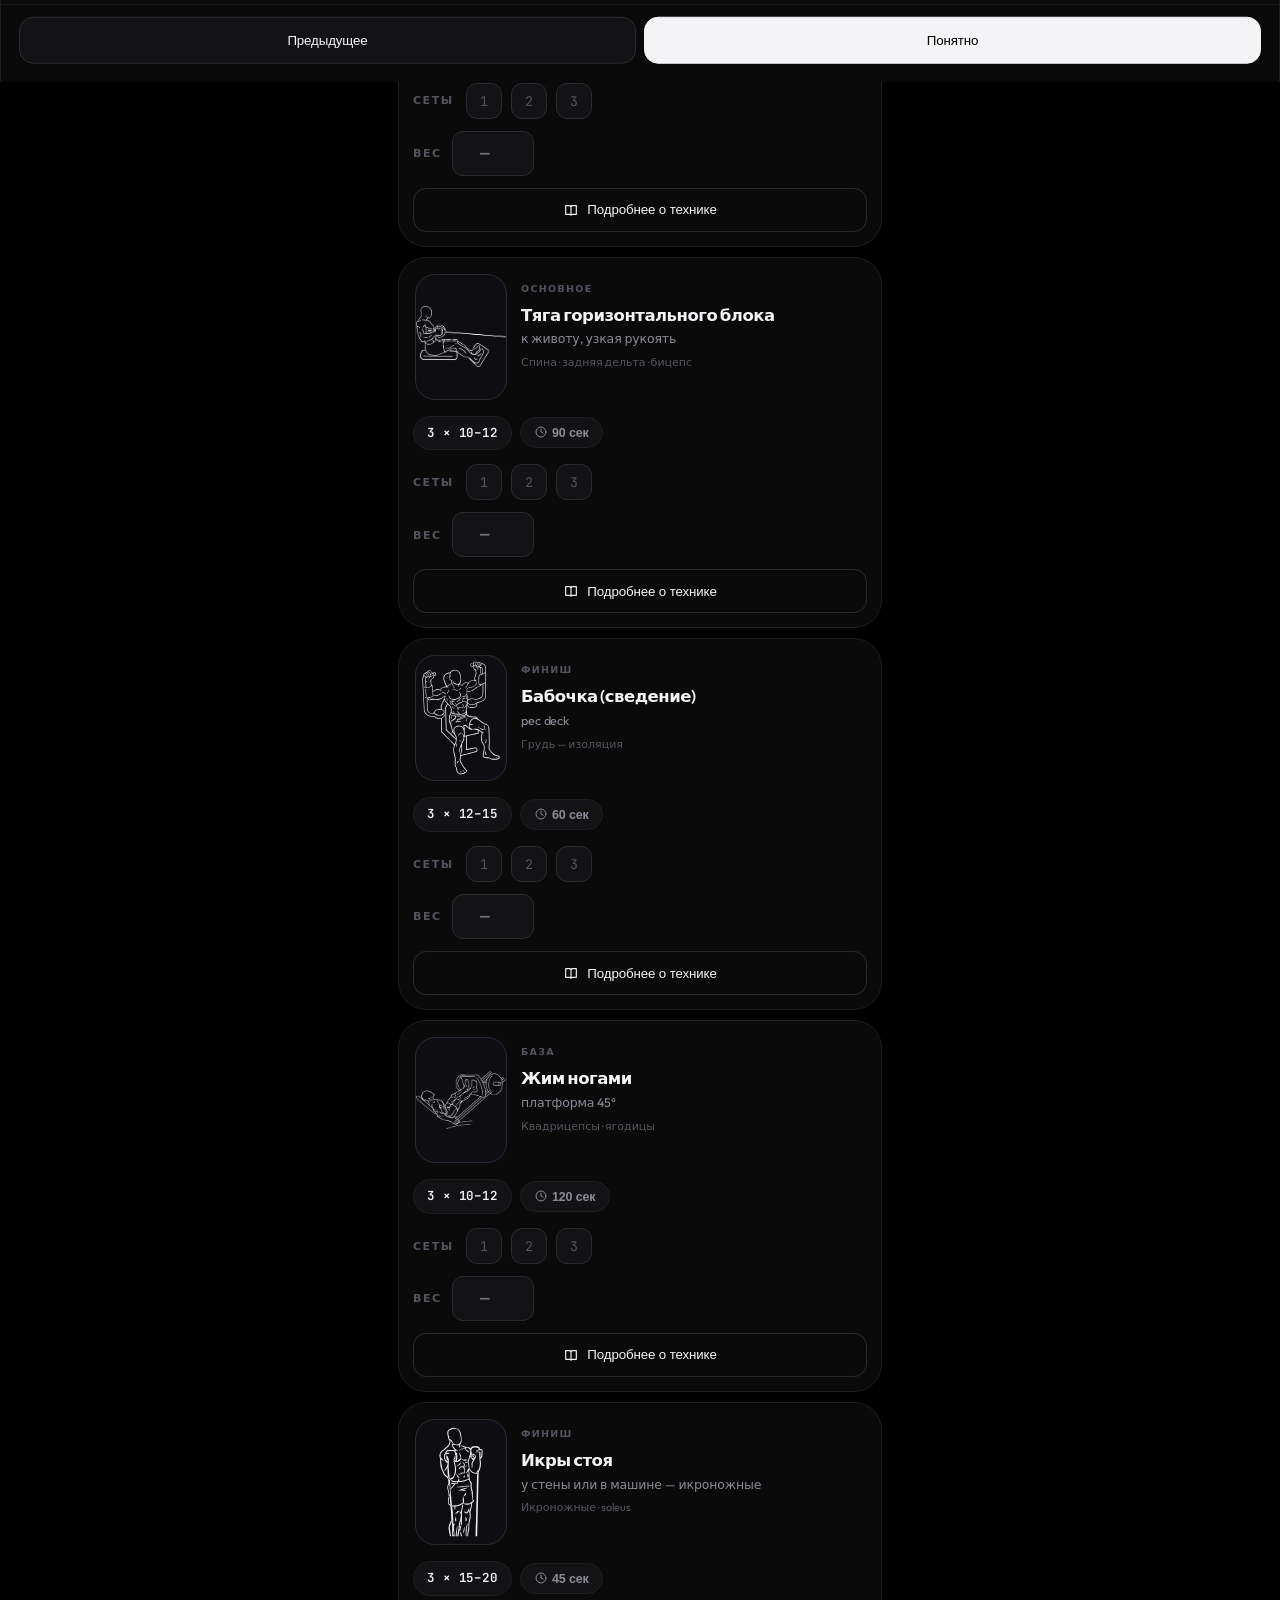
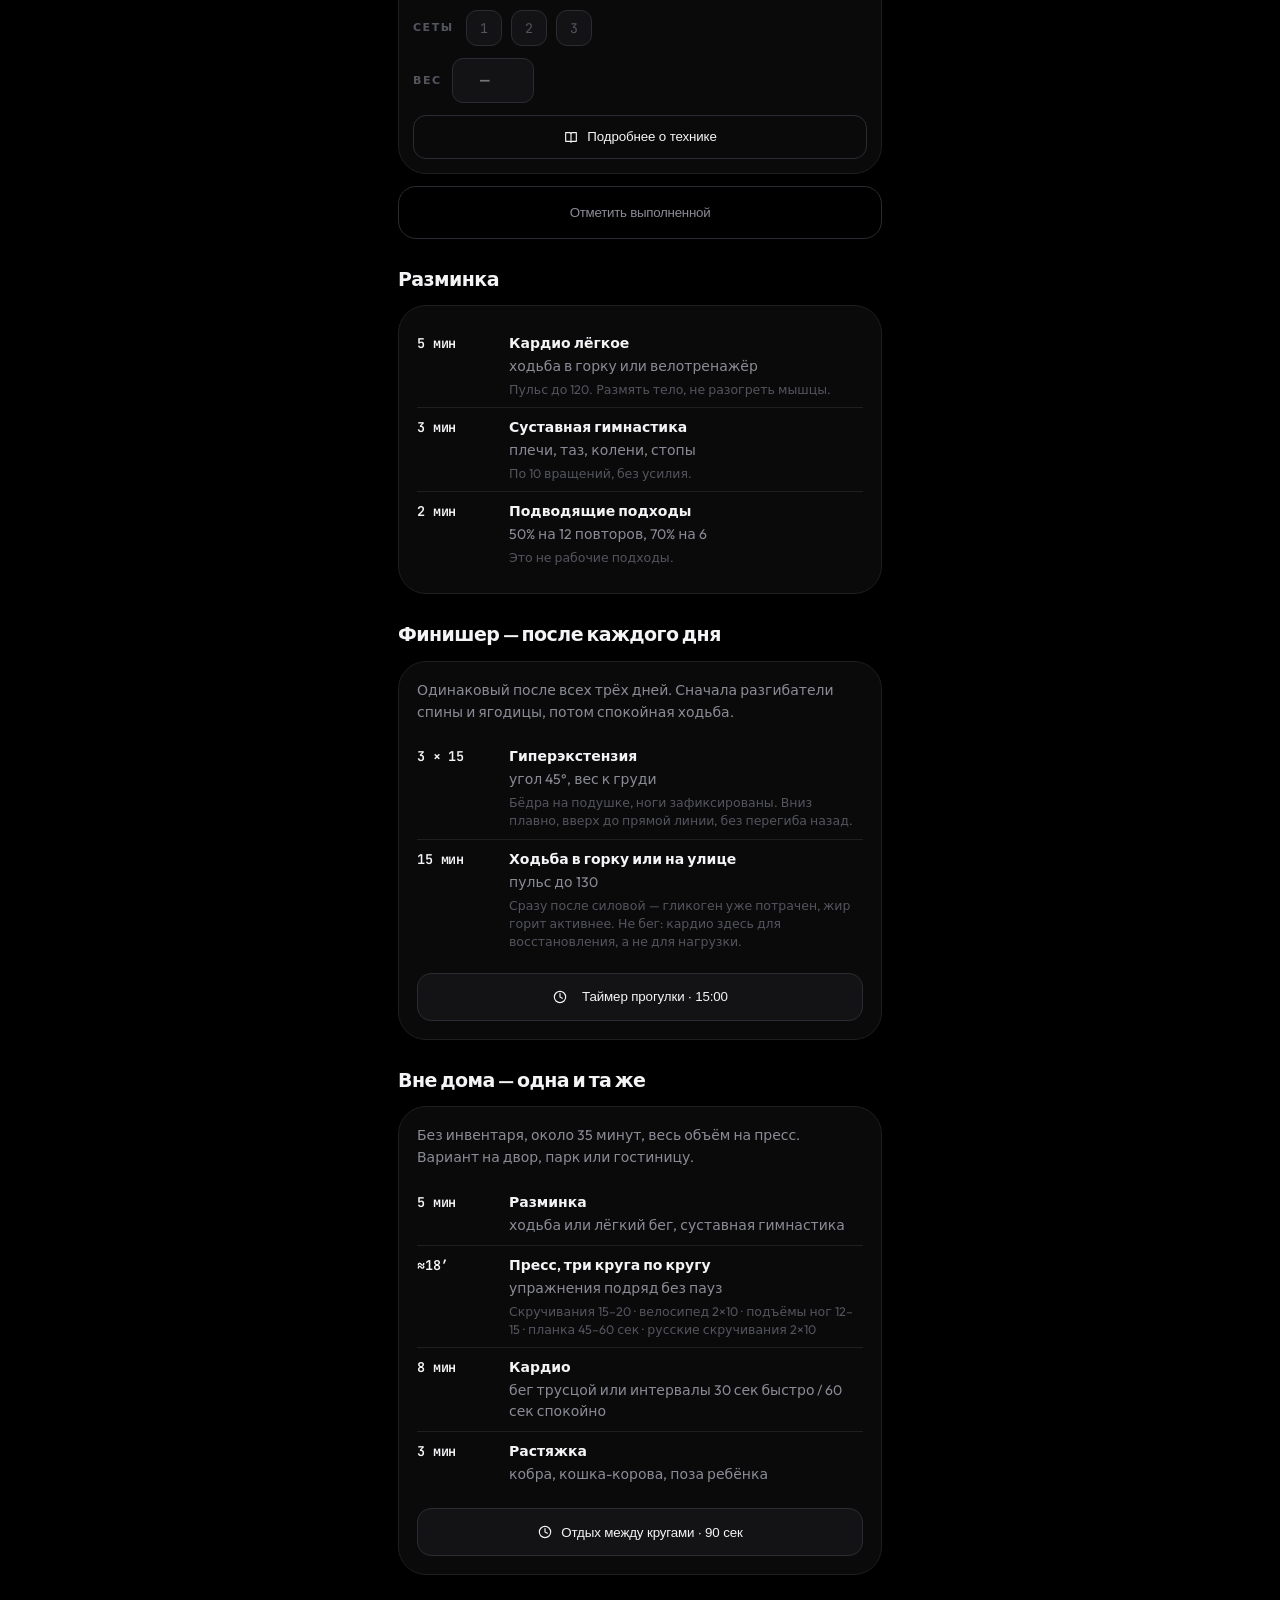
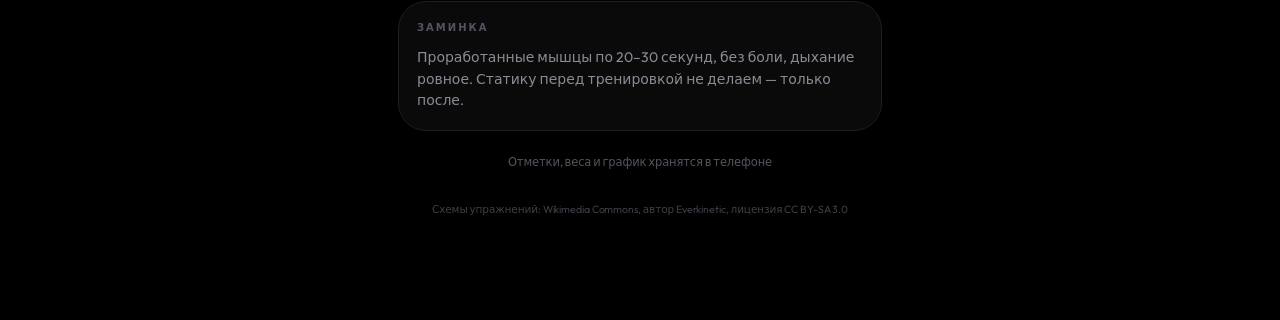
==== commit 0b27be77: "v26: программа по 6 упражнений в день, правки по замечаниям тренера - A: жим наклонной, 2 тяги, бабо" ====
--- a/index.html
+++ b/index.html
@@ -12,7 +12,7 @@
 <link rel="preconnect" href="https://fonts.googleapis.com">
 <link rel="preconnect" href="https://fonts.gstatic.com" crossorigin>
 <link href="https://fonts.googleapis.com/css2?family=Outfit:wght@300;400;500;600;700&family=JetBrains+Mono:wght@400;500;700&display=swap" rel="stylesheet">
-<link rel="stylesheet" href="panel.css?v=25">
+<link rel="stylesheet" href="panel.css?v=26">
 <meta http-equiv="Cache-Control" content="no-cache, no-store, must-revalidate">
 <meta http-equiv="Pragma" content="no-cache">
 <meta http-equiv="Expires" content="0">
@@ -45,7 +45,7 @@
   <div class="hd">
     <div class="hd-l">
       <h1 id="greet">Доброе утро</h1>
-      <div class="date" id="dline">версия 25 · <span id="dline2">—</span></div>
+      <div class="date" id="dline">версия 26 · <span id="dline2">—</span></div>
     </div>
     <div class="orb">
       <div class="orb-glow"></div>
@@ -424,9 +424,9 @@
 
 <div id="toast"></div>
 
-<script src="frames.js?v=25"></script>
-<script src="data.js?v=25"></script>
-<script src="panel.js?v=25"></script>
+<script src="frames.js?v=26"></script>
+<script src="data.js?v=26"></script>
+<script src="panel.js?v=26"></script>
 <script>
 /* Регистрируем сетевой-первый service worker: при каждом открытии
    страница сначала идёт в сеть, кеш используется только офлайн.
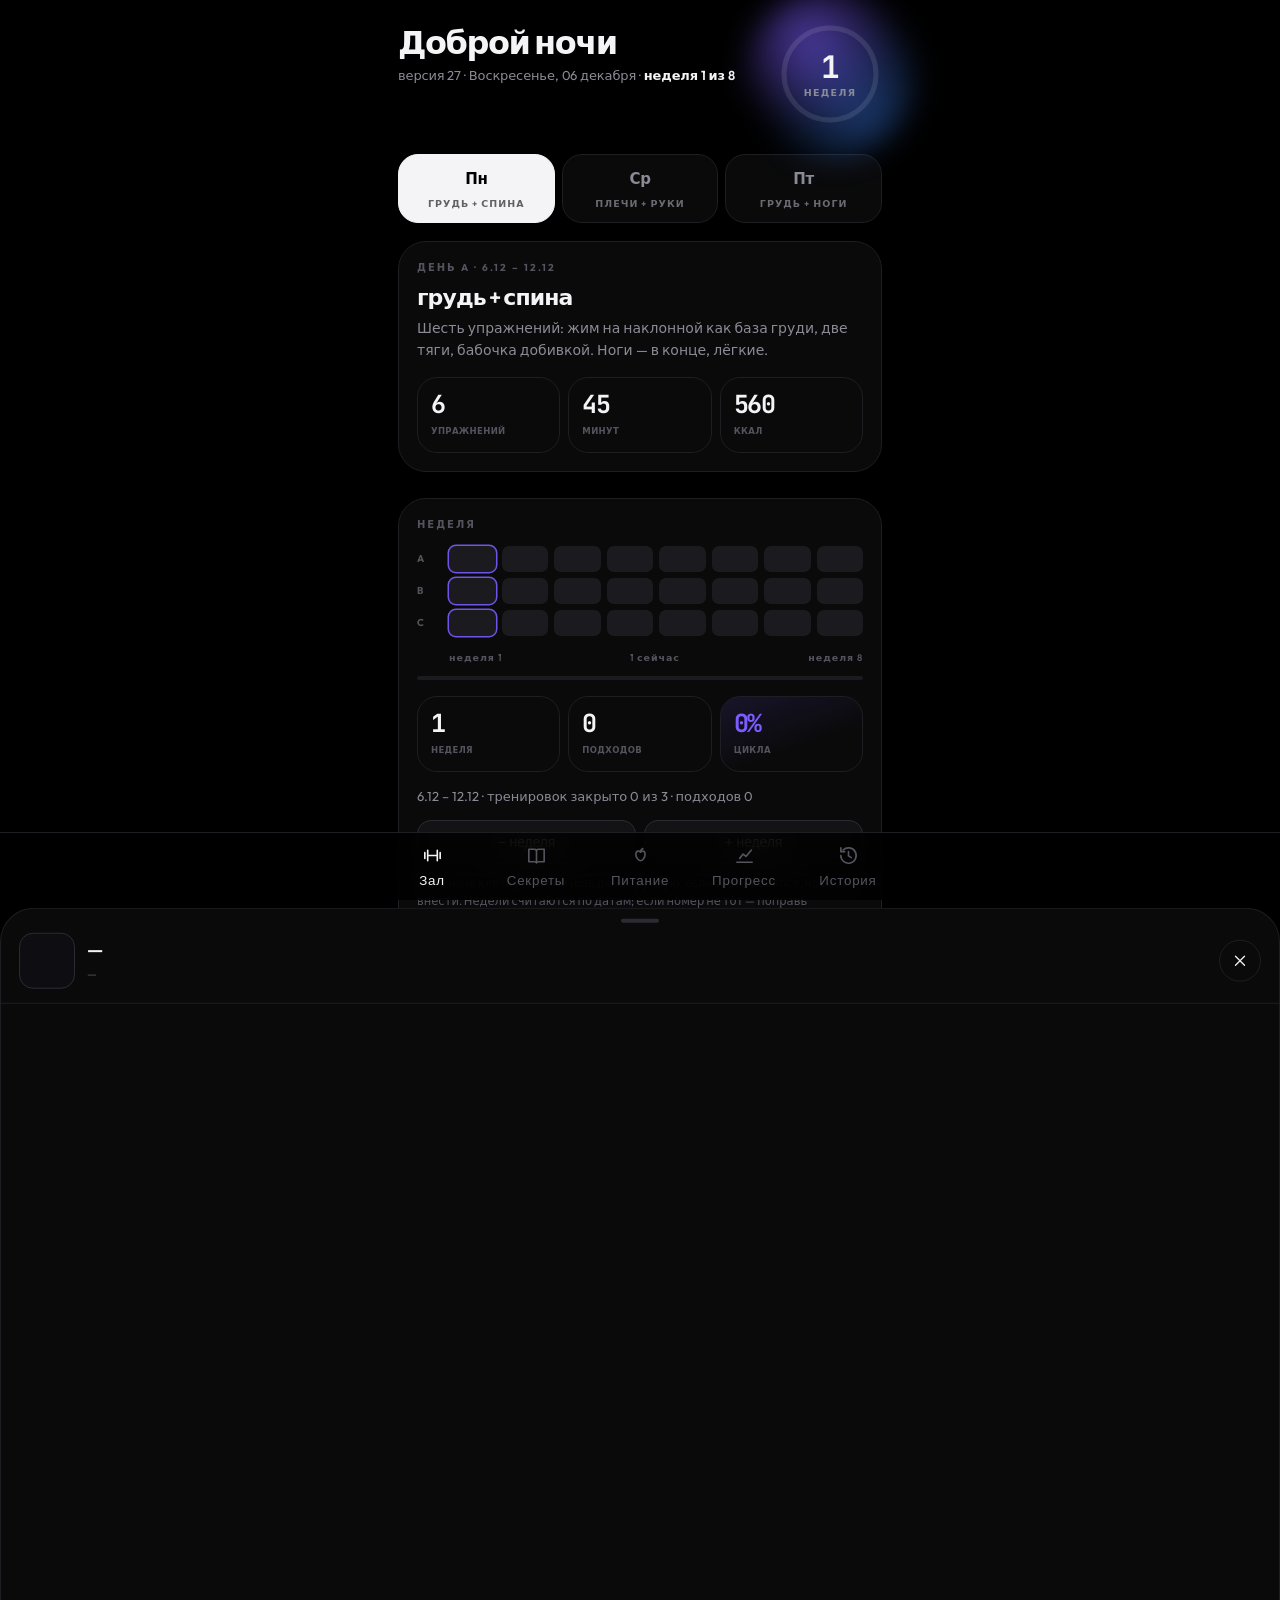
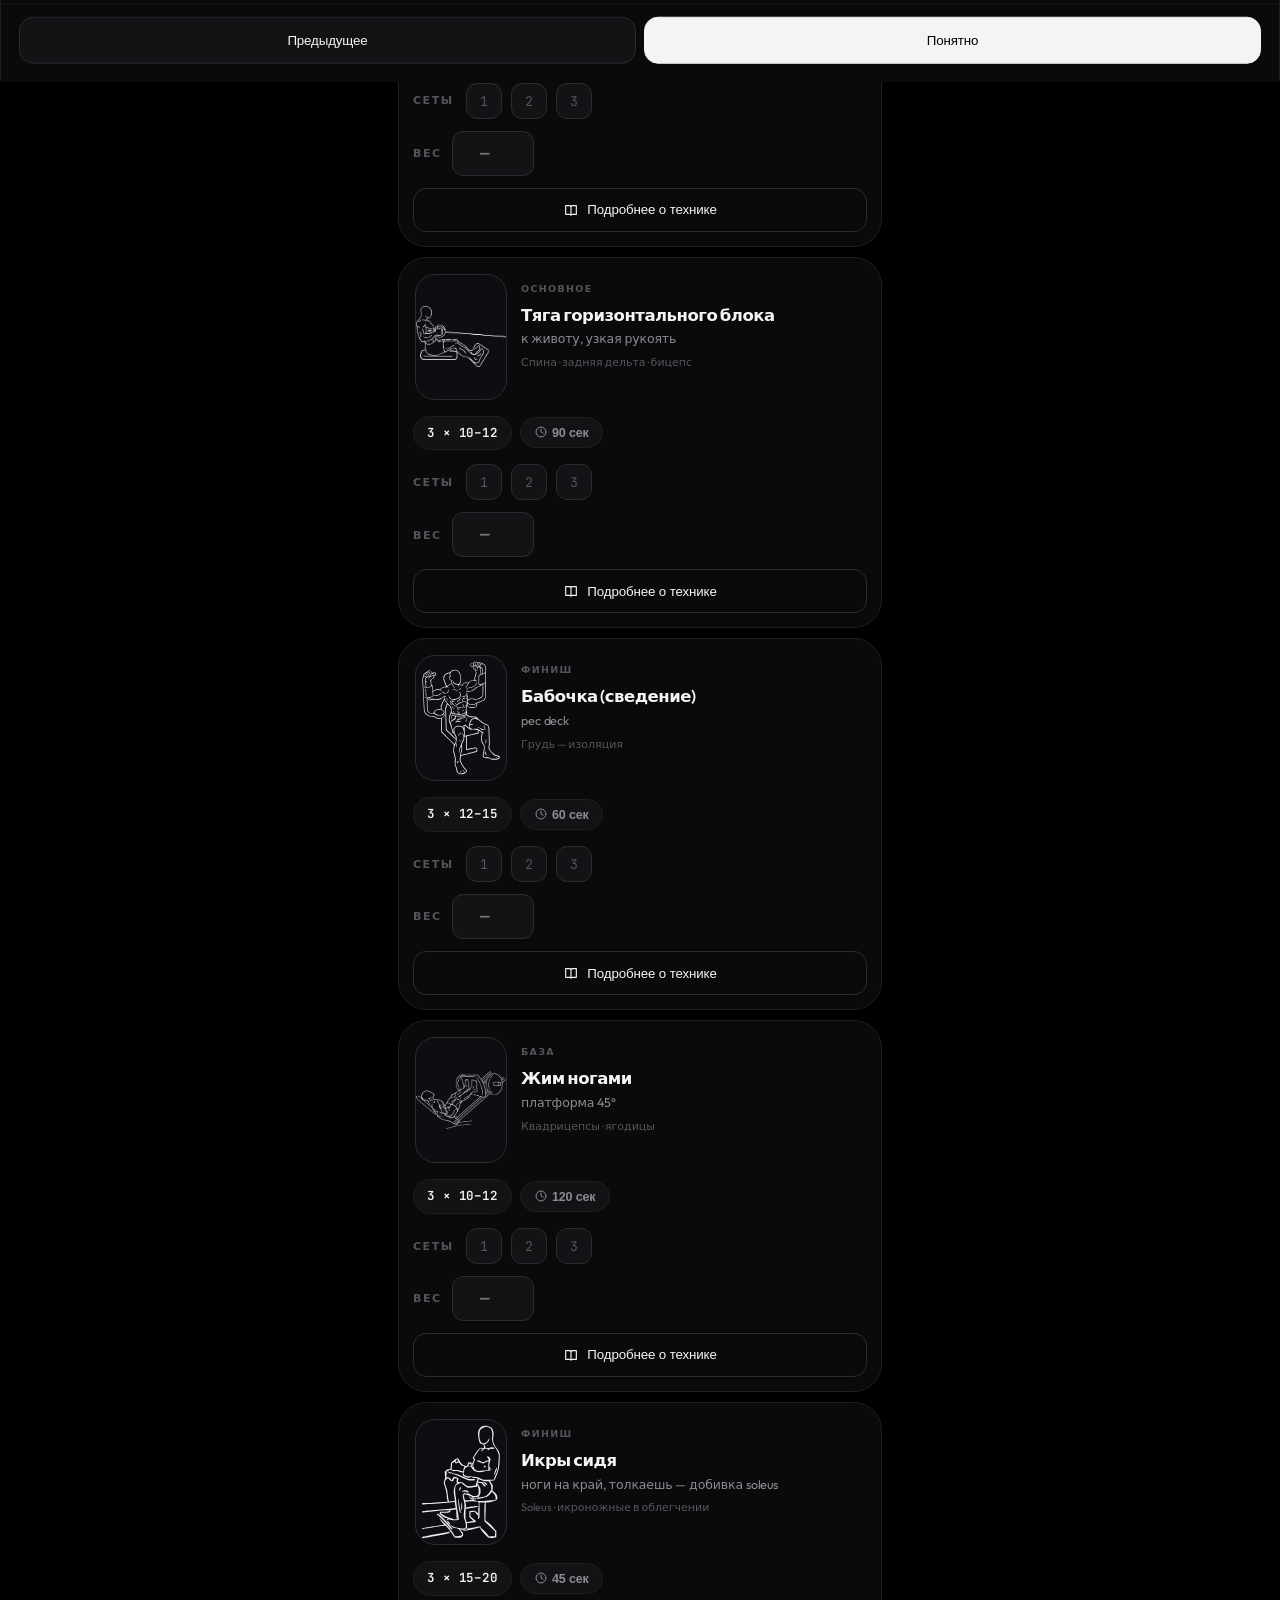
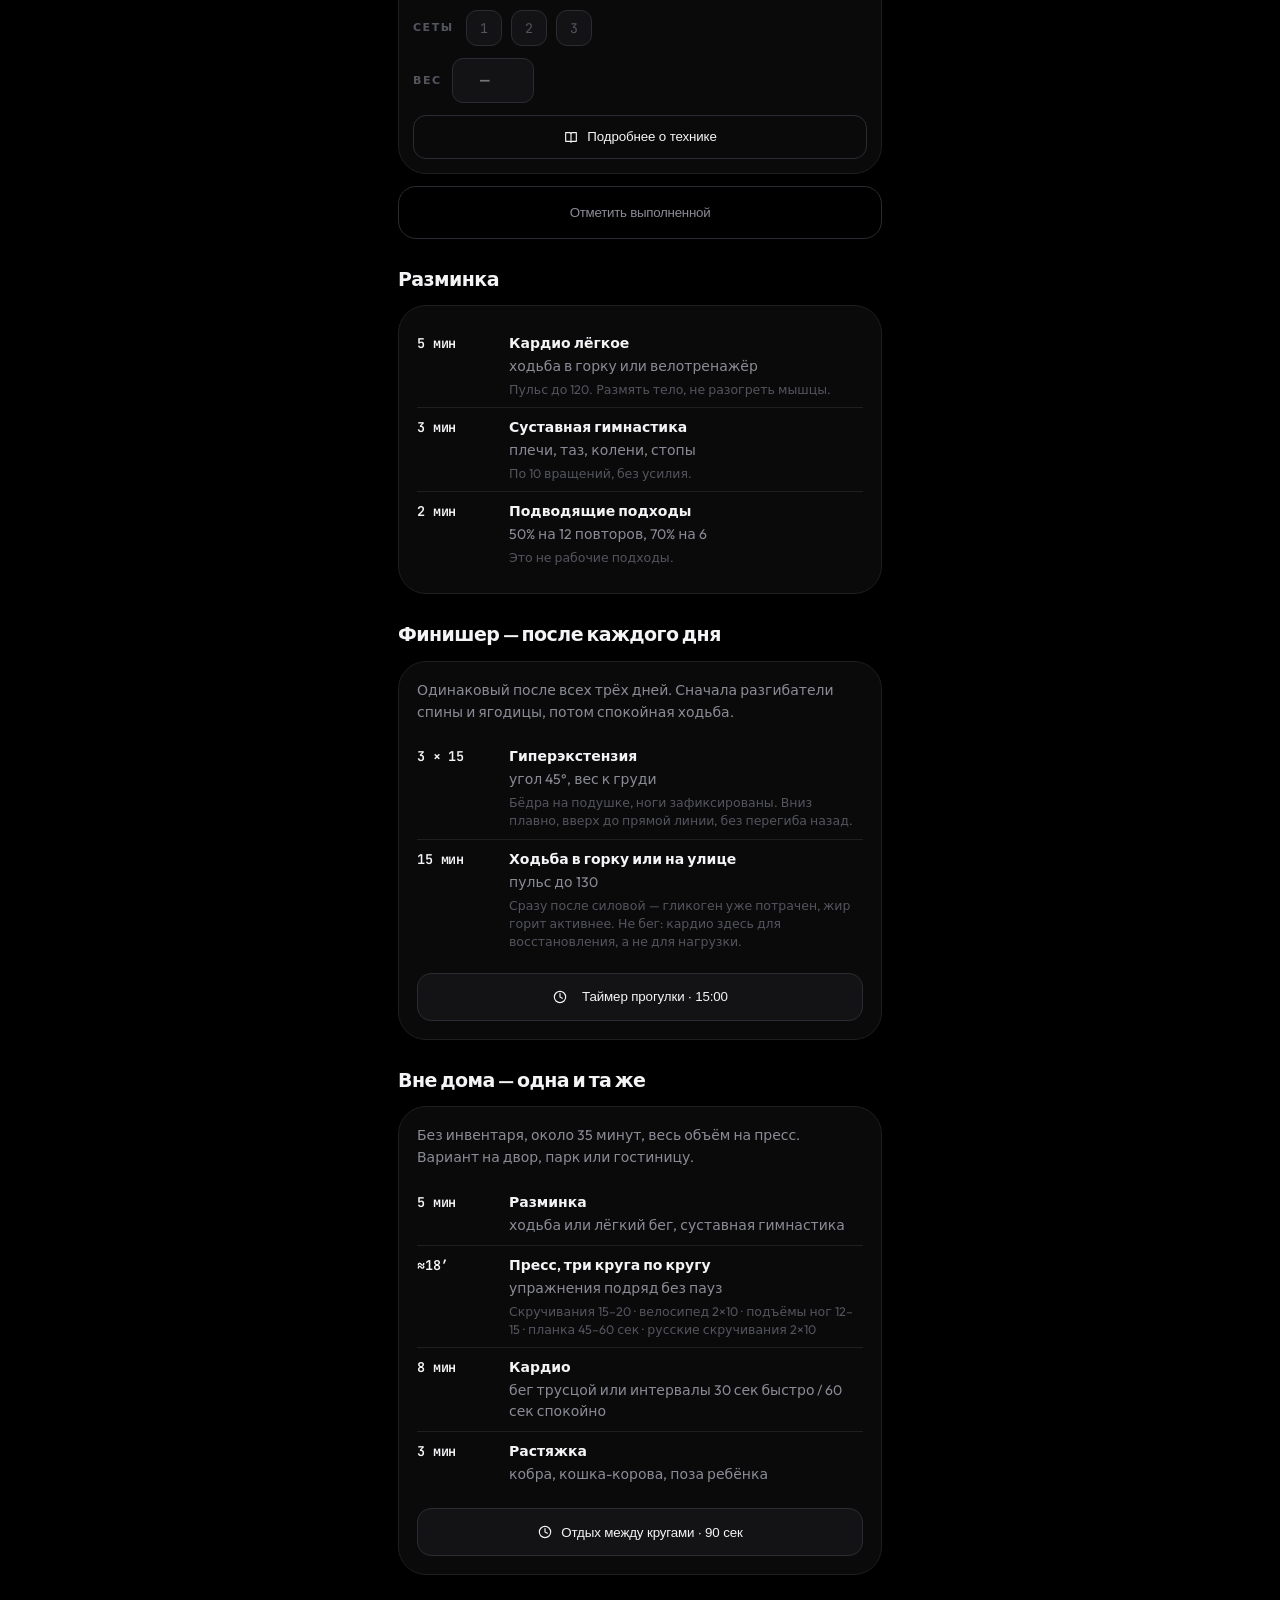
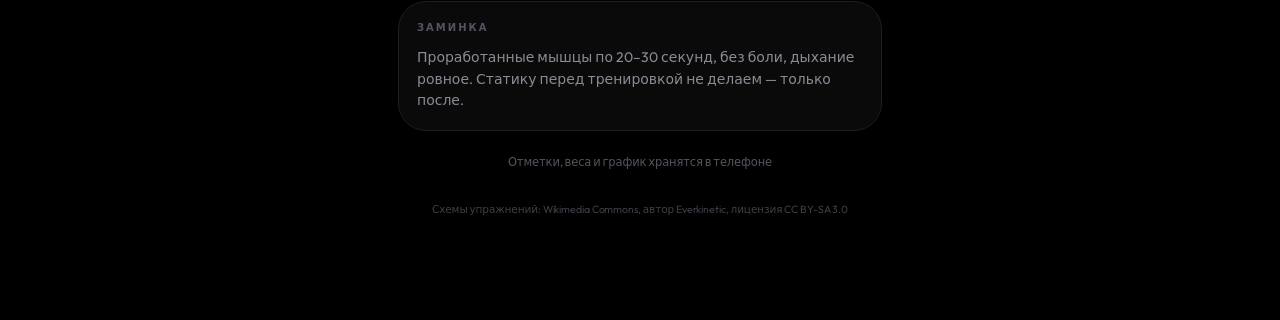
==== commit 6251968d: "v27: замена болгарского, тяги гантели и икр стоя - bul -> b3 разгибания ног сидя (второй стимул квад" ====
--- a/index.html
+++ b/index.html
@@ -12,7 +12,7 @@
 <link rel="preconnect" href="https://fonts.googleapis.com">
 <link rel="preconnect" href="https://fonts.gstatic.com" crossorigin>
 <link href="https://fonts.googleapis.com/css2?family=Outfit:wght@300;400;500;600;700&family=JetBrains+Mono:wght@400;500;700&display=swap" rel="stylesheet">
-<link rel="stylesheet" href="panel.css?v=26">
+<link rel="stylesheet" href="panel.css?v=27">
 <meta http-equiv="Cache-Control" content="no-cache, no-store, must-revalidate">
 <meta http-equiv="Pragma" content="no-cache">
 <meta http-equiv="Expires" content="0">
@@ -45,7 +45,7 @@
   <div class="hd">
     <div class="hd-l">
       <h1 id="greet">Доброе утро</h1>
-      <div class="date" id="dline">версия 26 · <span id="dline2">—</span></div>
+      <div class="date" id="dline">версия 27 · <span id="dline2">—</span></div>
     </div>
     <div class="orb">
       <div class="orb-glow"></div>
@@ -424,9 +424,9 @@
 
 <div id="toast"></div>
 
-<script src="frames.js?v=26"></script>
-<script src="data.js?v=26"></script>
-<script src="panel.js?v=26"></script>
+<script src="frames.js?v=27"></script>
+<script src="data.js?v=27"></script>
+<script src="panel.js?v=27"></script>
 <script>
 /* Регистрируем сетевой-первый service worker: при каждом открытии
    страница сначала идёт в сеть, кеш используется только офлайн.
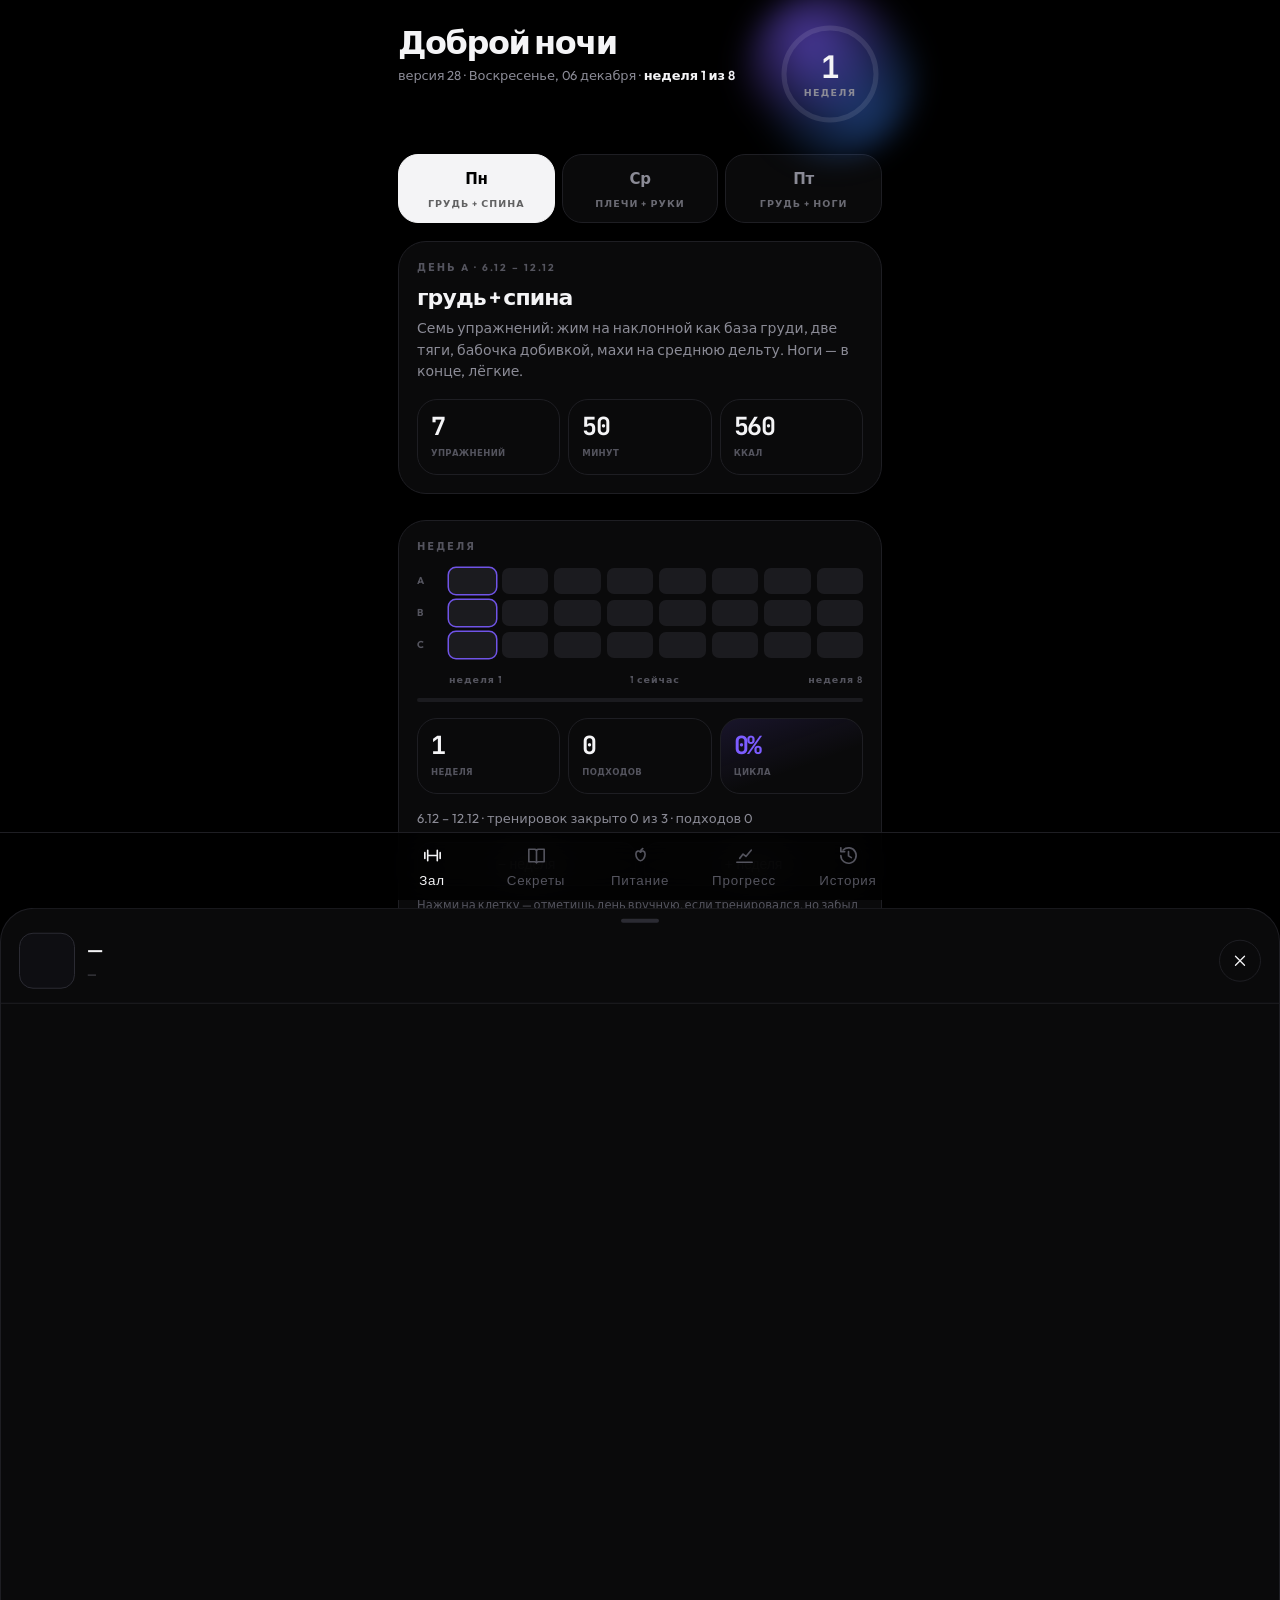
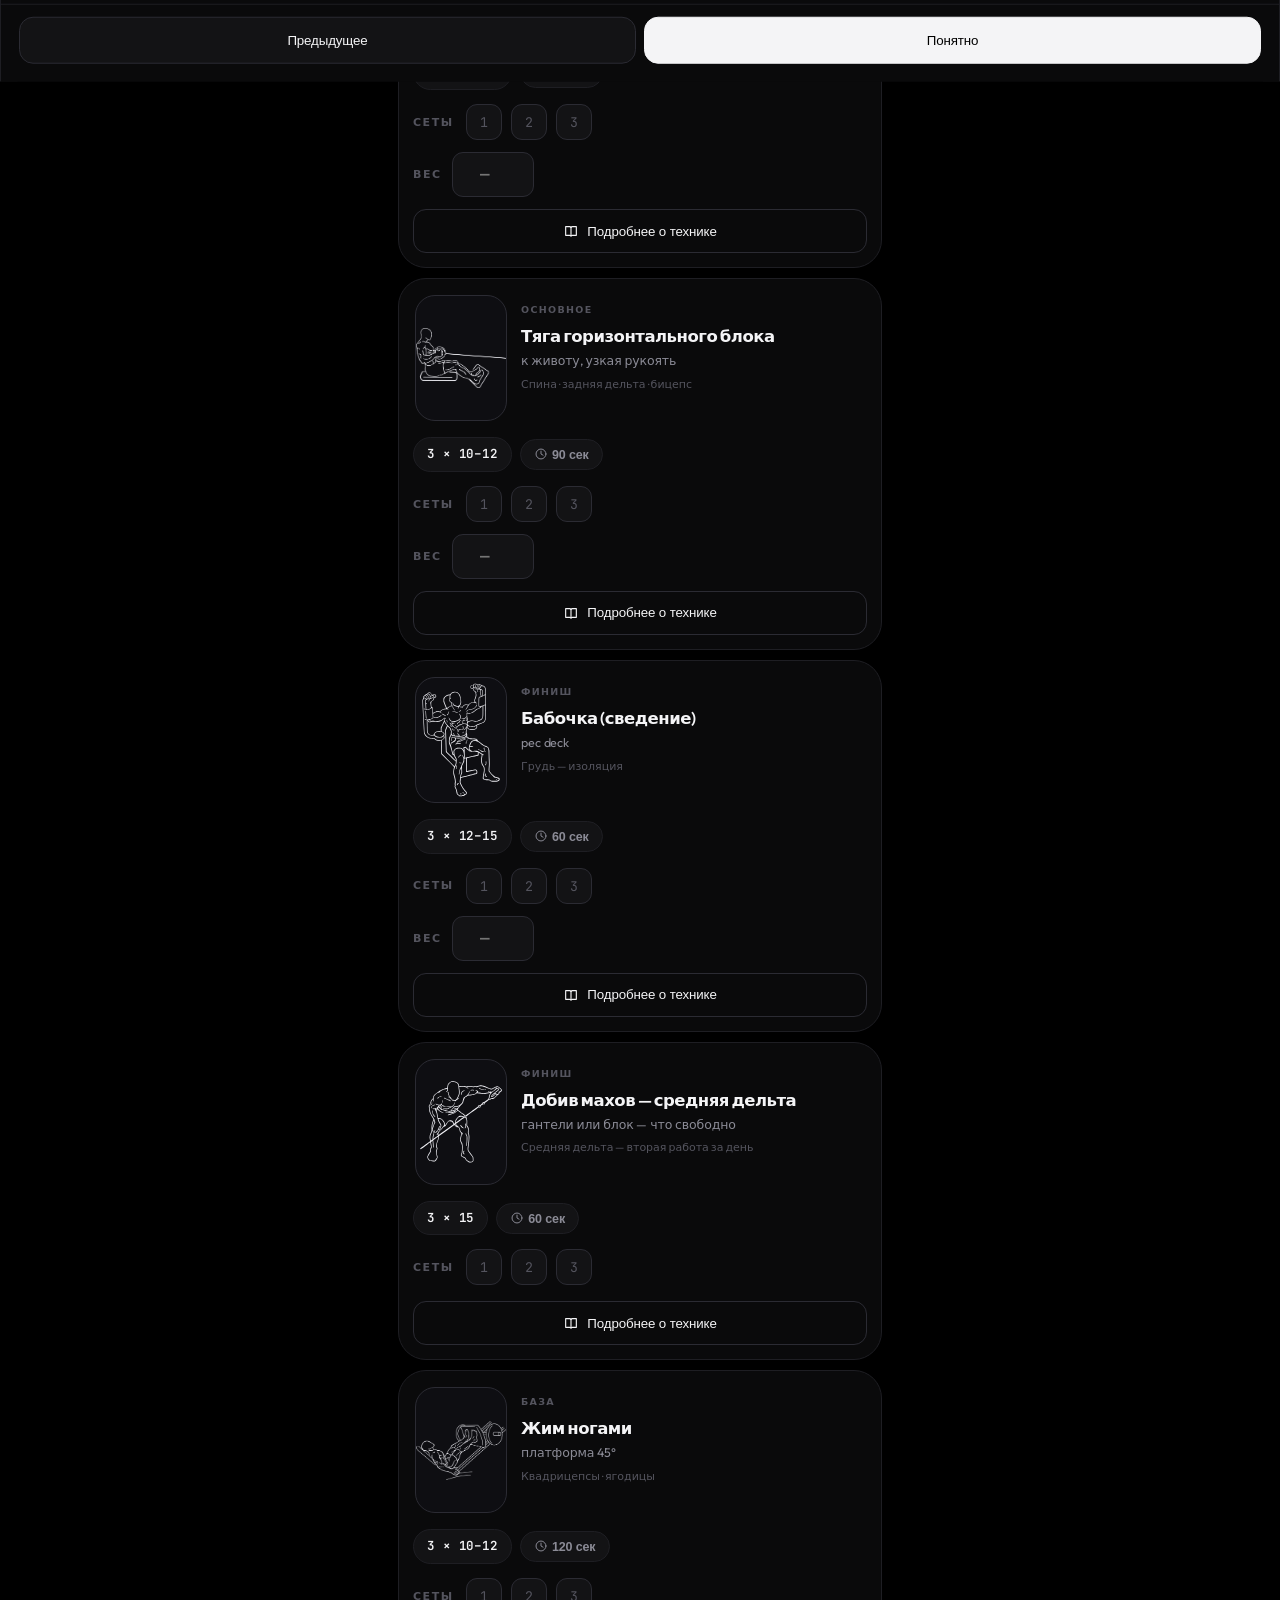
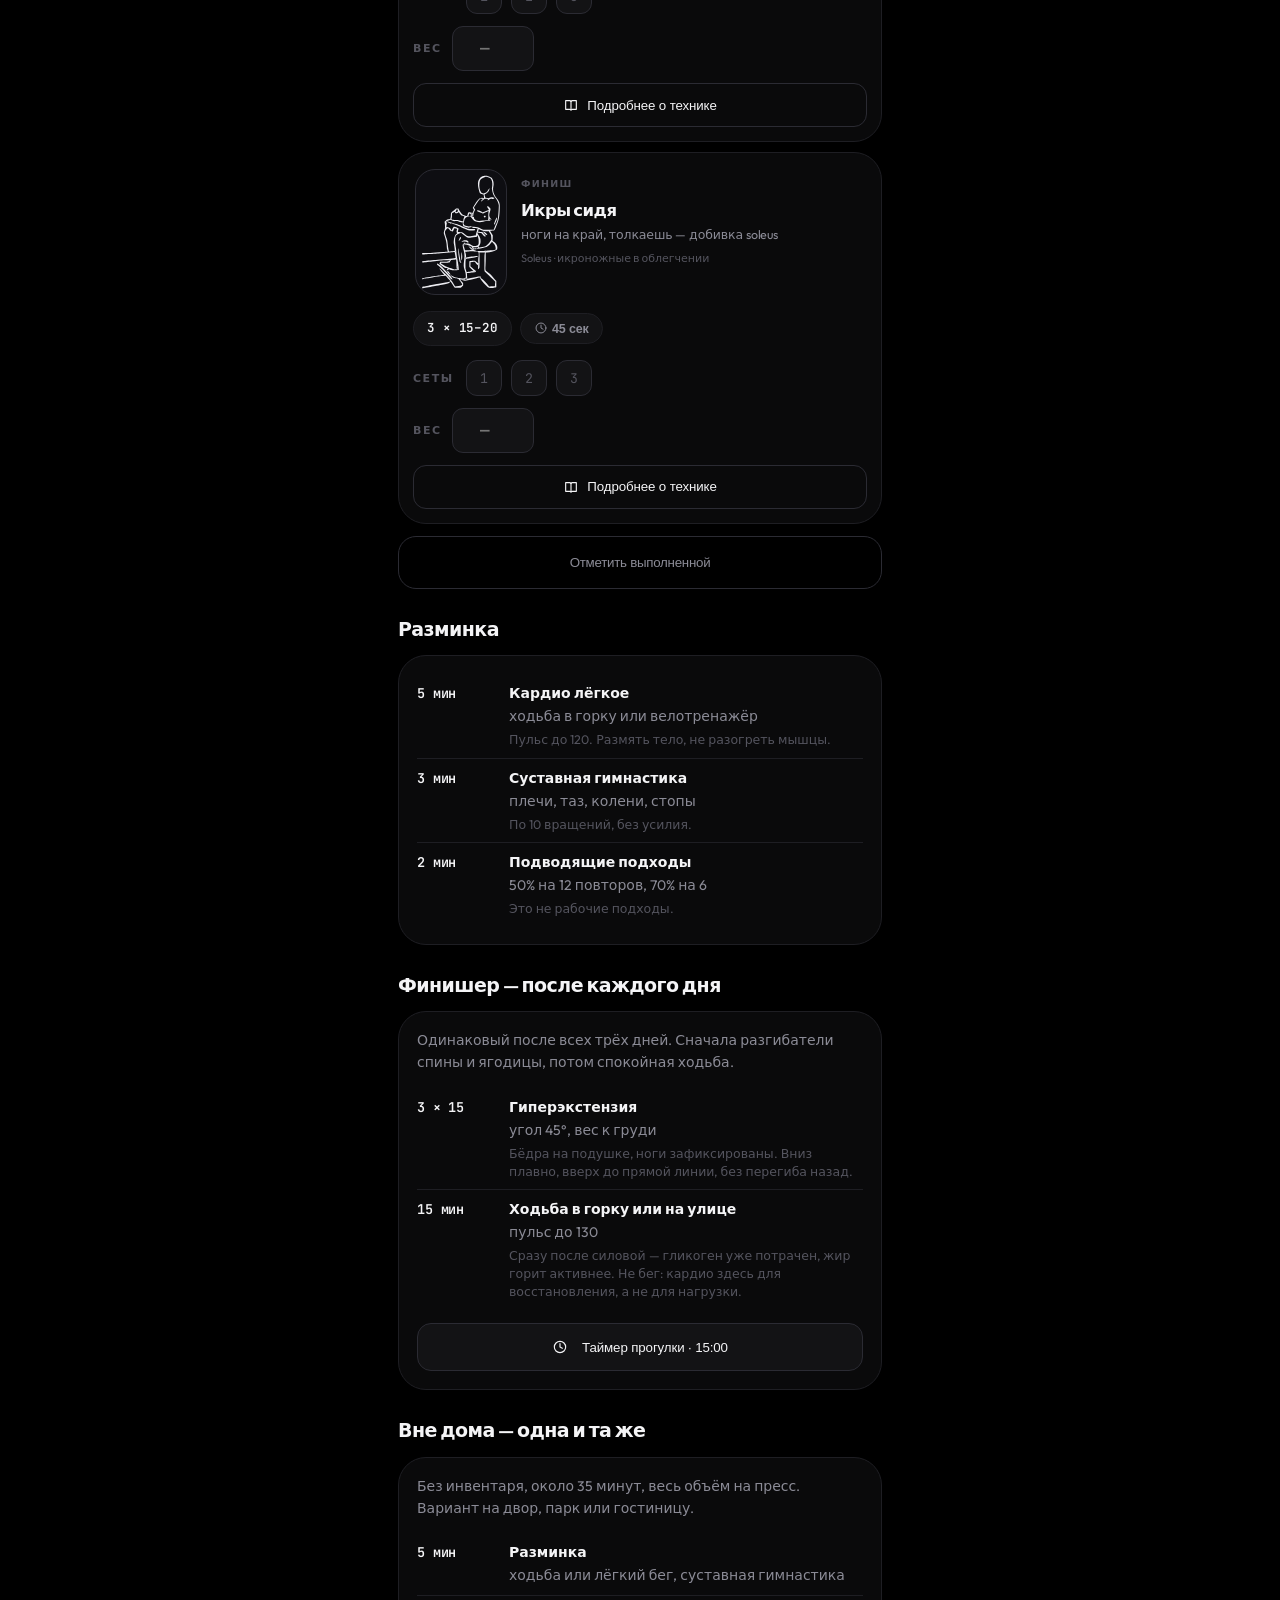
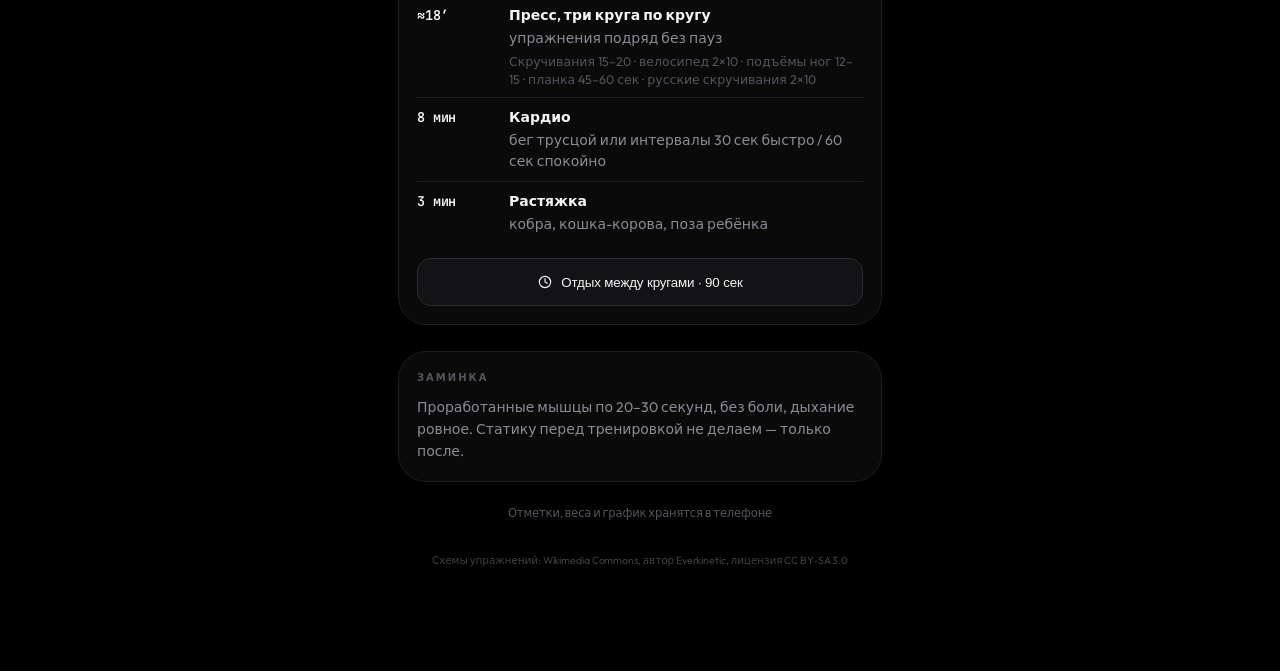
==== commit a0d0f337: "v28: средняя дельта 6 подходов в неделю, разбитых на два дня - день A: +c2c добив махов, 3 подхода (" ====
--- a/index.html
+++ b/index.html
@@ -12,7 +12,7 @@
 <link rel="preconnect" href="https://fonts.googleapis.com">
 <link rel="preconnect" href="https://fonts.gstatic.com" crossorigin>
 <link href="https://fonts.googleapis.com/css2?family=Outfit:wght@300;400;500;600;700&family=JetBrains+Mono:wght@400;500;700&display=swap" rel="stylesheet">
-<link rel="stylesheet" href="panel.css?v=27">
+<link rel="stylesheet" href="panel.css?v=28">
 <meta http-equiv="Cache-Control" content="no-cache, no-store, must-revalidate">
 <meta http-equiv="Pragma" content="no-cache">
 <meta http-equiv="Expires" content="0">
@@ -45,7 +45,7 @@
   <div class="hd">
     <div class="hd-l">
       <h1 id="greet">Доброе утро</h1>
-      <div class="date" id="dline">версия 27 · <span id="dline2">—</span></div>
+      <div class="date" id="dline">версия 28 · <span id="dline2">—</span></div>
     </div>
     <div class="orb">
       <div class="orb-glow"></div>
@@ -424,9 +424,9 @@
 
 <div id="toast"></div>
 
-<script src="frames.js?v=27"></script>
-<script src="data.js?v=27"></script>
-<script src="panel.js?v=27"></script>
+<script src="frames.js?v=28"></script>
+<script src="data.js?v=28"></script>
+<script src="panel.js?v=28"></script>
 <script>
 /* Регистрируем сетевой-первый service worker: при каждом открытии
    страница сначала идёт в сеть, кеш используется только офлайн.
